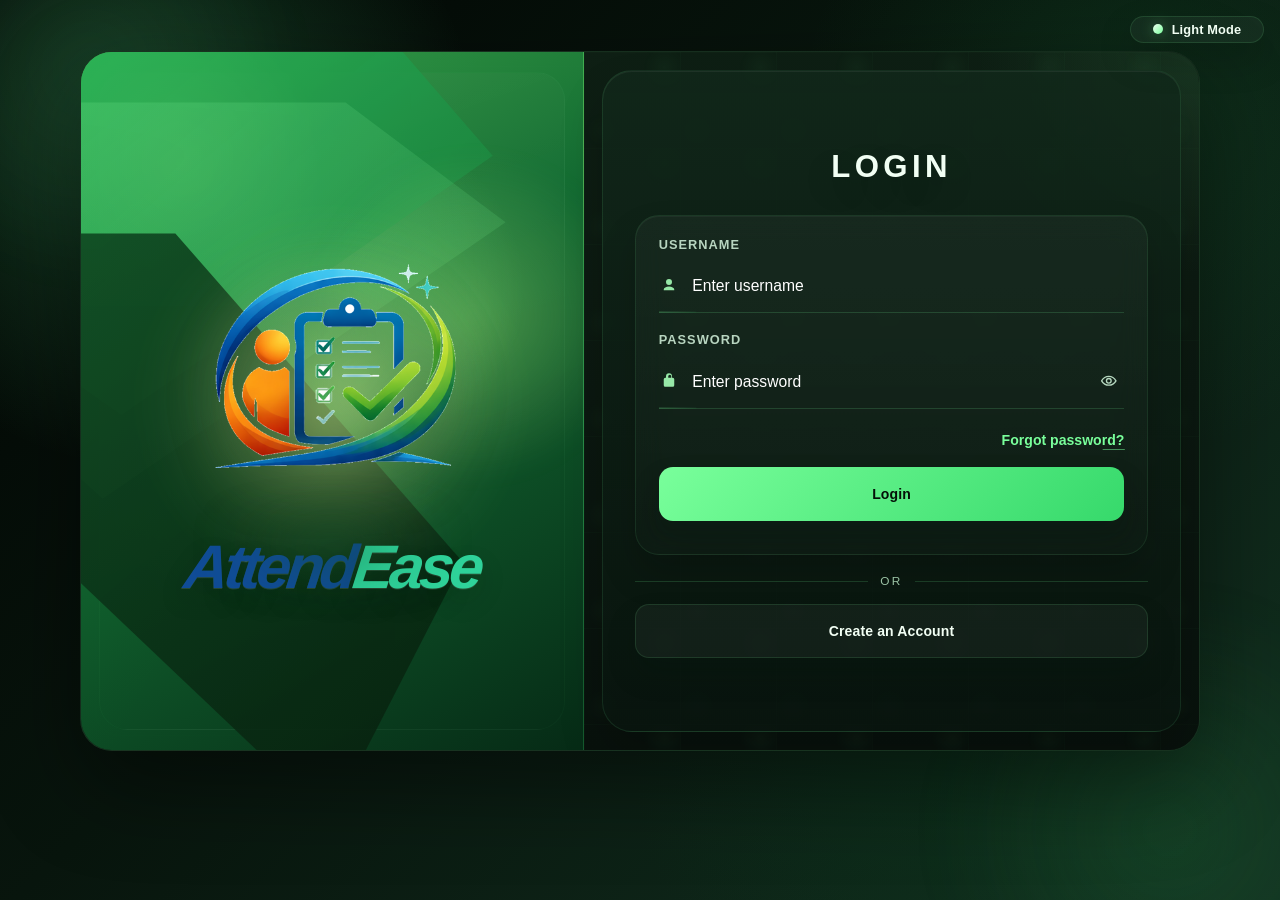
==== AttendanceManagement/web/index.html @ e5807783 "Initial Railway deploy" ====
<!DOCTYPE html>
<html lang="en">
<head>
<meta charset="UTF-8">
<meta name="viewport" content="width=device-width, initial-scale=1.0">
<title>Attendance Management System - Login</title>
<link rel="stylesheet" href="css/style.css">
<link rel="manifest" href="manifest.webmanifest">
<link rel="apple-touch-icon" href="img/attendease-logo-icon.png">
<meta name="theme-color" content="#05110a">
</head>
<body class="login-page">
<div class="login-container login-shell">
  <div class="login-card login-stage-card">
    <section class="login-stage login-stage-minimal">
      <div class="login-stage-bg" aria-hidden="true">
        <span class="login-stage-shape login-stage-shape-a"></span>
        <span class="login-stage-shape login-stage-shape-b"></span>
        <span class="login-stage-shape login-stage-shape-c"></span>
        <span class="login-stage-glow"></span>
      </div>
      <div class="auth-stage-brand">
        <div class="logo-icon" data-brand-variant="full"></div>
      </div>
    </section>

    <section class="login-form-panel">
      <div class="login-logo">
        <div class="logo-icon">🎓</div>
        <h1>AttendEase</h1>
        <p>Attendance Management System</p>
      </div>
      <h2 class="auth-form-heading">Login</h2>
      <form id="loginForm">
        <div class="auth-line-group">
          <label for="username">Username</label>
          <div class="auth-line-field">
            <span class="auth-line-icon" aria-hidden="true">
              <svg viewBox="0 0 24 24" class="auth-line-icon-svg">
                <path d="M12 12a4 4 0 1 0-4-4 4 4 0 0 0 4 4Zm0 2c-3.87 0-7 1.79-7 4v1h14v-1c0-2.21-3.13-4-7-4Z"/>
              </svg>
            </span>
            <input type="text" id="username" placeholder="Enter username" required autocomplete="username">
          </div>
        </div>
        <div class="auth-line-group">
          <label for="password">Password</label>
          <div class="auth-line-field">
            <span class="auth-line-icon" aria-hidden="true">
              <svg viewBox="0 0 24 24" class="auth-line-icon-svg">
                <path d="M17 9h-1V7a4 4 0 1 0-8 0v2H7a2 2 0 0 0-2 2v8a2 2 0 0 0 2 2h10a2 2 0 0 0 2-2v-8a2 2 0 0 0-2-2Zm-6 0V7a2 2 0 1 1 4 0v2Z"/>
              </svg>
            </span>
            <input type="password" id="password" placeholder="Enter password" required autocomplete="current-password">
            <button
              type="button"
              class="auth-line-toggle"
              id="passwordToggle"
              aria-label="Show password"
              aria-pressed="false"
              onclick="toggleLoginPassword()">
              <svg viewBox="0 0 24 24" class="auth-line-toggle-svg auth-line-toggle-eye" aria-hidden="true">
                <path d="M2.2 12s3.5-6 9.8-6 9.8 6 9.8 6-3.5 6-9.8 6-9.8-6-9.8-6Z"></path>
                <circle cx="12" cy="12" r="3.2"></circle>
              </svg>
              <svg viewBox="0 0 24 24" class="auth-line-toggle-svg auth-line-toggle-eye-off hidden" aria-hidden="true">
                <path d="M3 3l18 18"></path>
                <path d="M10.7 6.2A10.9 10.9 0 0 1 12 6c6.3 0 9.8 6 9.8 6a17.6 17.6 0 0 1-3.2 3.9"></path>
                <path d="M6.6 6.7C4.2 8.3 2.2 12 2.2 12s3.5 6 9.8 6c1.9 0 3.5-.5 4.9-1.2"></path>
                <path d="M9.9 9.9A3.2 3.2 0 0 0 12 15.2c.8 0 1.6-.3 2.1-.9"></path>
              </svg>
            </button>
          </div>
        </div>
        <div id="loginError" class="error-msg hidden"></div>
        <div class="login-actions-row">
          <a href="forgot-password.html" class="login-link">Forgot password?</a>
          <button type="submit" class="btn btn-primary login-submit-btn" id="loginBtn">
            <span>Login</span>
          </button>
        </div>
      </form>
      <div class="login-divider"><span>or</span></div>
      <a href="register.html" class="btn btn-secondary btn-full login-register-btn" style="text-align:center;">Create an Account</a>
    </section>
  </div>
</div>
  <script src="js/app.js"></script>
  <script>
    const loginPageParams = new URLSearchParams(window.location.search);
    if (loginPageParams.get('session') === 'expired') {
      const err = document.getElementById('loginError');
      err.textContent = 'Your session expired. Please log in again.';
      err.classList.remove('hidden');
      window.history.replaceState({}, document.title, 'index.html');
    }

    function toggleLoginPassword() {
      const input = document.getElementById('password');
      const button = document.getElementById('passwordToggle');
      const showIcon = button.querySelector('.auth-line-toggle-eye');
      const hideIcon = button.querySelector('.auth-line-toggle-eye-off');
      const showPassword = input.type === 'password';

      input.type = showPassword ? 'text' : 'password';
      button.setAttribute('aria-label', showPassword ? 'Hide password' : 'Show password');
      button.setAttribute('aria-pressed', showPassword ? 'true' : 'false');
      showIcon.classList.toggle('hidden', showPassword);
      hideIcon.classList.toggle('hidden', !showPassword);
    }

    document.getElementById('loginForm').addEventListener('submit', async (e) => {
      e.preventDefault();
      const btn = document.getElementById('loginBtn');
      const err = document.getElementById('loginError');
    btn.disabled = true;
    btn.innerHTML = '<span class="spinner"></span> Logging in...';
    err.classList.add('hidden');

    const res = await API.post('/api/login', {
      username: document.getElementById('username').value,
      password: document.getElementById('password').value
    });

    if (res.token) {
      localStorage.setItem('token', res.token);
      localStorage.setItem('role', res.role);
      localStorage.setItem('name', res.name);
      localStorage.setItem('uid', res.id);
      localStorage.setItem('profile_id', res.profile_id || '');
      localStorage.setItem('student_number', res.student_number || '');
      window.location.href = 'dashboard.html';
    } else {
      err.textContent = res.error || 'Login failed';
      err.classList.remove('hidden');
      btn.disabled = false;
      btn.innerHTML = '<span>Login</span>';
    }
  });
</script>
</body>
</html>
---- AttendanceManagement/web/css/style.css ----
/* ── Reset & Base ─────────────────────────────────────────── */
*, *::before, *::after { box-sizing: border-box; margin: 0; padding: 0; }
:root {
  --primary: #4f46e5;
  --primary-dark: #3730a3;
  --secondary: #6b7280;
  --success: #22c55e;
  --danger: #ef4444;
  --warning: #f59e0b;
  --teal: #0d9488;
  --bg: #f1f5f9;
  --surface: #ffffff;
  --border: #e2e8f0;
  --text: #1e293b;
  --text-muted: #64748b;
  --sidebar-w: 240px;
  --radius: 10px;
  --shadow: 0 1px 3px rgba(0,0,0,.1), 0 1px 2px rgba(0,0,0,.06);
  --shadow-md: 0 4px 6px rgba(0,0,0,.07), 0 2px 4px rgba(0,0,0,.06);
}
body { font-family: 'Segoe UI', system-ui, sans-serif; background: var(--bg); color: var(--text); font-size: 14px; }
a { text-decoration: none; color: inherit; }

/* ── Login Page ───────────────────────────────────────────── */
.login-page { display: flex; align-items: center; justify-content: center; min-height: 100vh;
  padding: 1.5rem;
  background: linear-gradient(135deg, #4f46e5 0%, #0d9488 100%); }
.login-container { width: 100%; max-width: 420px; padding: 1rem; }
.login-shell {
  width: min(1120px, calc(100vw - 4rem));
  max-width: none;
  padding: 0;
  display: block;
}
.auth-showcase {
  position: relative;
  overflow: hidden;
  padding: 2.2rem;
  border-radius: 30px;
  background:
    radial-gradient(circle at top left, rgba(121,255,155,.15), transparent 30%),
    linear-gradient(145deg, rgba(9,25,16,.9) 0%, rgba(7,18,12,.82) 100%);
  border: 1px solid rgba(121,255,155,.12);
  box-shadow: 0 30px 90px rgba(0,0,0,.28);
}
.auth-showcase::before {
  content: '';
  position: absolute;
  inset: 0;
  background:
    radial-gradient(circle at 82% 20%, rgba(121,255,155,.18), transparent 22%),
    radial-gradient(circle at 18% 80%, rgba(16,185,129,.14), transparent 18%),
    repeating-linear-gradient(90deg, rgba(121,255,155,.04) 0 1px, transparent 1px 110px),
    repeating-linear-gradient(0deg, rgba(121,255,155,.03) 0 1px, transparent 1px 110px);
  opacity: .9;
  pointer-events: none;
}
.auth-showcase-copy,
.auth-highlight-grid,
.auth-signal-row {
  position: relative;
  z-index: 1;
}
.auth-showcase-copy {
  max-width: 630px;
  margin-bottom: 2rem;
}
.auth-kicker {
  display: inline-flex;
  align-items: center;
  gap: .5rem;
  padding: .45rem .8rem;
  border-radius: 999px;
  background: rgba(121,255,155,.09);
  border: 1px solid rgba(121,255,155,.14);
  color: #aef3ba;
  font-size: .78rem;
  font-weight: 700;
  letter-spacing: .1em;
  text-transform: uppercase;
}
.auth-title {
  margin: 1.1rem 0 .9rem;
  font-size: clamp(2rem, 4vw, 3.45rem);
  line-height: 1.04;
  letter-spacing: -.03em;
  color: #f4fff7;
}
.auth-copy {
  max-width: 560px;
  color: #b9d2c0;
  font-size: 1rem;
  line-height: 1.75;
}
.auth-highlight-grid {
  display: grid;
  grid-template-columns: repeat(3, minmax(0, 1fr));
  gap: 1rem;
}
.auth-highlight-card {
  position: relative;
  padding: 1.15rem 1.1rem 1.05rem;
  border-radius: 22px;
  background: linear-gradient(180deg, rgba(18,40,27,.88) 0%, rgba(10,23,16,.92) 100%);
  border: 1px solid rgba(121,255,155,.1);
  box-shadow: 0 18px 42px rgba(0,0,0,.18);
  transform: translateY(0);
  animation: authFloat 7s ease-in-out infinite;
}
.auth-highlight-card:nth-child(2) { animation-delay: .6s; }
.auth-highlight-card:nth-child(3) { animation-delay: 1.2s; }
.auth-highlight-label {
  display: inline-flex;
  padding: .35rem .65rem;
  border-radius: 999px;
  background: rgba(121,255,155,.1);
  color: #96eda7;
  font-size: .74rem;
  font-weight: 700;
  text-transform: uppercase;
  letter-spacing: .08em;
  margin-bottom: .9rem;
}
.auth-highlight-card strong {
  display: block;
  color: #effff3;
  font-size: 1rem;
  line-height: 1.35;
  margin-bottom: .55rem;
}
.auth-highlight-card p {
  color: #abc5b3;
  font-size: .86rem;
  line-height: 1.6;
}
.auth-signal-row {
  display: flex;
  flex-wrap: wrap;
  gap: .75rem;
  margin-top: 1.15rem;
}
.auth-signal-pill {
  display: inline-flex;
  align-items: center;
  gap: .55rem;
  padding: .75rem .95rem;
  border-radius: 16px;
  background: rgba(6,16,10,.58);
  border: 1px solid rgba(121,255,155,.1);
  color: #d6f6dd;
  font-size: .84rem;
  font-weight: 600;
}
.auth-signal-dot {
  width: 10px;
  height: 10px;
  border-radius: 999px;
  background: linear-gradient(180deg, #7bff9b, #20c76a);
  box-shadow: 0 0 0 6px rgba(121,255,155,.08);
  flex-shrink: 0;
}
.login-card { background: var(--surface); border-radius: 16px; padding: 2.5rem; box-shadow: 0 20px 60px rgba(0,0,0,.2); }
.login-panel {
  display: flex;
  flex-direction: column;
  justify-content: center;
}
.login-logo { text-align: center; margin-bottom: 2rem; }
.login-logo .logo-icon {
  width: 92px;
  height: 92px;
  margin: 0 auto 1rem;
}
.login-logo h1 { font-size: 1.8rem; font-weight: 700; color: var(--primary); }
.login-logo p { color: var(--text-muted); font-size: .9rem; }
.login-panel-intro {
  margin: -0.2rem 0 1.35rem;
  text-align: center;
}
.login-panel-intro h3 {
  color: var(--text);
  font-size: 1.18rem;
  margin-bottom: .3rem;
}
.login-panel-intro p {
  color: var(--text-muted);
  font-size: .9rem;
  line-height: 1.65;
}
.login-actions-row {
  display: flex;
  justify-content: flex-end;
  margin-bottom: .7rem;
}
.login-link {
  font-size: .88rem;
  color: var(--primary);
  font-weight: 700;
}
.login-link:hover {
  color: var(--primary-light);
}
.login-hint { text-align: center; margin-top: 1rem; color: var(--text-muted); }

@keyframes authFloat {
  0%, 100% { transform: translateY(0); }
  50% { transform: translateY(-8px); }
}

@keyframes authAmbientDrift {
  0%, 100% { transform: translate3d(0, 0, 0) scale(1); }
  50% { transform: translate3d(26px, -22px, 0) scale(1.08); }
}

@keyframes authShapeDrift {
  0%, 100% { transform: translate3d(0, 0, 0) rotate(0deg); }
  50% { transform: translate3d(18px, -14px, 0) rotate(2deg); }
}

@keyframes authShapeDriftAlt {
  0%, 100% { transform: translate3d(0, 0, 0) rotate(0deg); }
  50% { transform: translate3d(-18px, 18px, 0) rotate(-2deg); }
}

@keyframes authGlowWave {
  0%, 100% { transform: scale(.96); opacity: .72; }
  50% { transform: scale(1.08); opacity: 1; }
}

.login-shell {
  width: min(1120px, calc(100vw - 4rem));
  max-width: none;
  position: relative;
  z-index: 1;
  perspective: 1400px;
}

.login-card.login-stage-card {
  width: 100%;
  display: grid;
  grid-template-columns: minmax(420px, 45%) minmax(0, 55%);
  padding: 0;
  overflow: hidden;
  border-radius: 32px;
  min-height: 700px;
  position: relative;
  background: linear-gradient(135deg, rgba(12, 26, 17, .92) 0%, rgba(7, 15, 11, .96) 100%);
  border: 1px solid rgba(121,255,155,.12);
  box-shadow:
    0 34px 90px rgba(0,0,0,.44),
    inset 0 1px 0 rgba(255,255,255,.04);
}

.login-card.login-stage-card::before {
  content: "";
  position: absolute;
  inset: 0;
  pointer-events: none;
  background: linear-gradient(118deg, rgba(255,255,255,.05) 0%, transparent 28%, transparent 74%, rgba(121,255,155,.05) 100%);
  z-index: 0;
}

.login-card.login-stage-card::after {
  content: "";
  position: absolute;
  inset: 14px;
  border-radius: 24px;
  border: 1px solid rgba(121,255,155,.08);
  pointer-events: none;
  opacity: .6;
  z-index: 0;
}

.login-stage {
  position: relative;
  min-height: 100%;
  padding: 2.8rem 2.2rem;
  display: flex;
  flex-direction: column;
  align-items: center;
  justify-content: center;
  background:
    radial-gradient(circle at 20% 16%, rgba(215,255,126,.52), transparent 20%),
    radial-gradient(circle at 56% 34%, rgba(106,239,132,.26), transparent 30%),
    radial-gradient(circle at 38% 60%, rgba(70,193,100,.22), transparent 32%),
    linear-gradient(150deg, rgba(62,171,76,.97) 0%, rgba(19,108,51,.97) 44%, rgba(6,43,22,.99) 100%);
  border-right: 1px solid rgba(121,255,155,.08);
  z-index: 1;
}

.login-stage::before {
  content: "";
  position: absolute;
  inset: 20px 18px 20px 18px;
  border-radius: 28px;
  background:
    radial-gradient(circle at 24% 18%, rgba(255,255,255,.14), transparent 22%),
    linear-gradient(160deg, rgba(255,255,255,.06) 0%, rgba(255,255,255,0) 68%);
  border: 1px solid rgba(121,255,155,.05);
  opacity: .58;
  pointer-events: none;
}

.login-stage::after {
  content: "";
  position: absolute;
  top: 10%;
  right: -1px;
  bottom: 10%;
  width: 1px;
  background: linear-gradient(180deg, transparent 0%, rgba(121,255,155,.16) 50%, transparent 100%);
  pointer-events: none;
}

.login-stage-bg {
  position: absolute;
  inset: 0;
  overflow: hidden;
  pointer-events: none;
  opacity: .98;
  animation: authAmbientDrift 18s ease-in-out infinite;
}

.auth-stage-brand {
  position: relative;
  z-index: 2;
  width: min(96%, 620px);
  display: flex;
  align-items: center;
  justify-content: center;
  padding: 1rem .5rem;
}

.auth-stage-brand::before {
  content: "";
  position: absolute;
  inset: 12% 8%;
  border-radius: 50%;
  background: radial-gradient(circle, rgba(228,255,149,.7) 0%, rgba(228,255,149,.22) 34%, rgba(228,255,149,0) 72%);
  filter: blur(30px);
  opacity: .98;
  pointer-events: none;
}

.auth-stage-brand::after {
  content: "";
  position: absolute;
  left: 12%;
  right: 12%;
  bottom: 8%;
  height: 16%;
  border-radius: 999px;
  background: radial-gradient(circle, rgba(13,78,39,.34) 0%, rgba(13,78,39,.08) 44%, rgba(13,78,39,0) 76%);
  filter: blur(18px);
  pointer-events: none;
}

.auth-stage-brand .logo-icon {
  width: 100%;
  height: auto;
  aspect-ratio: 1 / 1;
  max-width: 560px;
  animation: authFloat 8.5s ease-in-out infinite;
  transform-origin: center;
}

.auth-stage-brand .brand-mark,
.auth-stage-brand .brand-mark-full {
  width: 100%;
  height: 100%;
}

.auth-stage-brand .brand-mark-full.brand-mark-composite {
  height: auto;
  display: flex;
  flex-direction: column;
  align-items: center;
  justify-content: center;
  gap: .25rem;
}

.auth-stage-brand .brand-mark-image-auth {
  width: min(82%, 430px);
  height: auto;
  filter:
    drop-shadow(0 20px 26px rgba(8, 36, 19, .24))
    drop-shadow(0 0 26px rgba(230,255,160,.14));
}

.auth-stage-brand .brand-wordmark {
  display: inline-flex;
  align-items: flex-end;
  justify-content: center;
  font-size: clamp(2.55rem, 4.8vw, 4.15rem);
  line-height: .9;
  letter-spacing: -.07em;
  font-family: "Trebuchet MS", "Arial Black", "Segoe UI", sans-serif;
  font-style: italic;
  font-weight: 800;
  transform: skewX(-7deg);
  text-shadow:
    0 1px 0 rgba(255,255,255,.12),
    0 12px 26px rgba(4, 26, 13, .2);
}

.auth-stage-brand .brand-wordmark-attend {
  color: #104c96;
}

.auth-stage-brand .brand-wordmark-ease {
  color: #2fd39a;
}

.auth-stage-brand .brand-mark-image-full {
  filter:
    drop-shadow(0 26px 30px rgba(8, 36, 19, .24))
    drop-shadow(0 0 36px rgba(230,255,160,.16));
}

.login-stage-shape {
  position: absolute;
  display: block;
  filter: drop-shadow(0 24px 40px rgba(0,0,0,.18));
}

.login-stage-shape-a {
  inset: -12% 18% 48% -30%;
  background: linear-gradient(140deg, rgba(47, 201, 98, .95) 0%, rgba(22, 114, 54, .92) 100%);
  clip-path: polygon(0 10%, 78% 10%, 100% 42%, 34% 100%, 0 70%);
  opacity: .9;
  animation: authShapeDrift 18s ease-in-out infinite;
}

.login-stage-shape-b {
  inset: -2% 6% 36% -24%;
  background: linear-gradient(140deg, rgba(123, 255, 155, .26) 0%, rgba(64, 193, 102, .16) 100%);
  clip-path: polygon(0 14%, 65% 14%, 92% 40%, 24% 100%, 0 72%);
  animation: authShapeDriftAlt 21s ease-in-out infinite;
}

.login-stage-shape-c {
  inset: 26% 24% -10% -34%;
  background: linear-gradient(140deg, rgba(16, 73, 34, .95) 0%, rgba(7, 30, 14, .96) 100%);
  clip-path: polygon(0 0, 48% 0, 100% 56%, 76% 100%, 0 32%);
  opacity: .92;
  animation: authShapeDrift 24s ease-in-out infinite reverse;
}

.login-stage-glow {
  position: absolute;
  right: -10%;
  top: 15%;
  width: 320px;
  height: 320px;
  border-radius: 999px;
  background: radial-gradient(circle, rgba(188,255,132,.32) 0%, rgba(188,255,132,0) 72%);
  filter: blur(12px);
  animation: authGlowWave 11s ease-in-out infinite;
}

.login-stage-content,
.login-stage-footer {
  position: relative;
  z-index: 1;
}

.login-stage-content {
  max-width: 220px;
  padding-top: 1rem;
}

.login-stage h2 {
  margin: .85rem 0 .75rem;
  color: #f4fff7;
  font-size: 2rem;
  line-height: 1.02;
  letter-spacing: -.03em;
}

.login-stage p {
  color: #b9d6c0;
  font-size: .94rem;
  line-height: 1.75;
}

.login-stage-footer {
  display: flex;
  flex-direction: column;
  gap: .75rem;
}

.login-stage-chip {
  display: inline-flex;
  align-items: center;
  gap: .55rem;
  width: fit-content;
  max-width: 100%;
  padding: .74rem .95rem;
  border-radius: 16px;
  background: rgba(255,255,255,.06);
  border: 1px solid rgba(121,255,155,.1);
  color: #daf6e0;
  font-size: .82rem;
  font-weight: 700;
  backdrop-filter: blur(14px);
}

.login-stage-dot {
  width: 9px;
  height: 9px;
  border-radius: 999px;
  flex-shrink: 0;
  background: linear-gradient(180deg, #7bff9b, #2bd86f);
  box-shadow: 0 0 0 5px rgba(121,255,155,.08);
}

.login-form-panel {
  position: relative;
  display: flex;
  flex-direction: column;
  justify-content: center;
  padding: 3rem 3.2rem 2.65rem;
  background:
    radial-gradient(circle at top right, rgba(121,255,155,.11), transparent 24%),
    linear-gradient(180deg, rgba(14, 31, 20, .97) 0%, rgba(8, 17, 12, .99) 100%);
  isolation: isolate;
  z-index: 1;
}

.login-form-panel > .login-logo {
  display: none;
}

.login-form-panel::before {
  content: '';
  position: absolute;
  inset: 0;
  background:
    radial-gradient(circle at 84% 16%, rgba(121,255,155,.1), transparent 20%),
    radial-gradient(circle at 18% 82%, rgba(121,255,155,.06), transparent 18%),
    linear-gradient(90deg, rgba(121,255,155,.06) 0 1px, transparent 1px),
    linear-gradient(rgba(121,255,155,.05) 0 1px, transparent 1px);
  background-size: 96px 96px;
  opacity: .34;
  pointer-events: none;
}

.login-form-panel::after {
  content: "";
  position: absolute;
  inset: 18px 18px 18px 18px;
  border-radius: 30px 26px 26px 30px;
  background: linear-gradient(180deg, rgba(17, 40, 26, .84) 0%, rgba(9, 21, 15, .78) 100%);
  border: 1px solid rgba(121,255,155,.1);
  box-shadow:
    inset 0 1px 0 rgba(255,255,255,.06),
    0 24px 44px rgba(0,0,0,.18);
  pointer-events: none;
}

.login-form-panel > * {
  position: relative;
  z-index: 2;
}

.login-page,
.login-page::before,
.login-page::after,
.login-card.login-stage-card,
.login-card.login-stage-card::before,
.login-card.login-stage-card::after,
.login-stage,
.login-stage::before,
.login-stage::after,
.login-stage-shape,
.login-stage-glow,
.login-form-panel,
.login-form-panel::before,
.login-form-panel::after,
.login-logo .brand-mark,
body.login-page #loginForm,
body.login-page #registerForm,
.step-indicator,
.step span,
.step-line,
.login-link,
.login-submit-btn,
.login-register-btn,
.register-form-panel .btn {
  transition:
    background .45s ease,
    border-color .45s ease,
    box-shadow .45s ease,
    color .35s ease,
    opacity .35s ease,
    transform .35s ease,
    filter .45s ease;
}

.auth-form-heading {
  margin: 0 0 1.85rem;
  text-align: center;
  color: var(--text);
  font-size: 1.95rem;
  letter-spacing: .14em;
  text-transform: uppercase;
  text-shadow: 0 12px 30px rgba(0,0,0,.22);
}

.register-shell {
  width: min(1120px, calc(100vw - 4rem));
  max-width: none;
}

.register-stage-card {
  grid-template-columns: minmax(400px, 42%) minmax(0, 58%);
  min-height: 760px;
}

.register-form-panel {
  justify-content: flex-start;
  padding: 2.35rem 2.8rem 2.2rem;
}

.register-form-panel .login-logo {
  margin-bottom: 1.1rem;
}

.register-form-panel .auth-form-heading {
  margin-bottom: 1.15rem;
}

.register-form-panel .step-indicator {
  margin-bottom: 1.7rem;
}

.login-logo {
  margin-bottom: 1.75rem;
  display: grid;
  justify-items: center;
  gap: .3rem;
}

.login-logo .logo-icon {
  width: 100px;
  height: 100px;
  margin: 0 auto 1rem;
  animation: authFloat 7.5s ease-in-out infinite;
  transform-origin: center;
}

.login-logo.has-brand-wordmark {
  gap: .15rem;
}

.login-logo.has-brand-wordmark .logo-icon {
  width: min(340px, 92%);
  height: auto;
  aspect-ratio: 1 / 1;
  margin: 0 auto .3rem;
}

.login-logo.has-brand-wordmark h1 {
  display: none;
}

.login-logo.has-brand-wordmark p {
  margin-top: -.15rem;
  letter-spacing: .14em;
}

.login-logo h1 {
  font-size: clamp(1.95rem, 2.2vw, 2.5rem);
}

.login-logo p {
  letter-spacing: .06em;
  text-transform: uppercase;
  font-size: .76rem;
}

.login-panel-intro {
  margin: -.2rem 0 1.55rem;
}

.auth-line-group {
  position: relative;
  margin-bottom: 1.18rem;
  transition: transform .28s ease, opacity .28s ease;
}

.auth-line-group label {
  display: block;
  margin-bottom: .35rem;
  font-size: .8rem;
  font-weight: 700;
  letter-spacing: .08em;
  text-transform: uppercase;
  color: #b8d5c0;
  transform-origin: left center;
  transition: color .24s ease, transform .24s ease, letter-spacing .24s ease;
}

.auth-line-field {
  position: relative;
  display: flex;
  align-items: center;
  gap: .85rem;
  padding: .35rem 0;
  border-bottom: 1px solid rgba(121,255,155,.16);
  transition: transform .28s ease, border-color .28s ease, box-shadow .28s ease;
}

.auth-line-field::after {
  content: "";
  position: absolute;
  left: 0;
  right: 0;
  bottom: -1px;
  height: 2px;
  border-radius: 999px;
  background: linear-gradient(90deg, rgba(121,255,155,.92), rgba(43,216,111,.28));
  transform: scaleX(.08);
  transform-origin: left center;
  opacity: .15;
  transition: transform .3s ease, opacity .3s ease, box-shadow .3s ease;
}

.auth-line-icon {
  width: 20px;
  height: 20px;
  display: inline-flex;
  align-items: center;
  justify-content: center;
  color: #96e7a7;
  flex-shrink: 0;
  transition: transform .24s ease, color .24s ease, opacity .24s ease;
}

.auth-line-icon-svg {
  width: 18px;
  height: 18px;
  fill: currentColor;
}

.auth-line-field input {
  flex: 1;
  width: 100%;
  background: transparent !important;
  border: none !important;
  border-radius: 0 !important;
  padding: .9rem 0 .72rem;
  outline: none !important;
  appearance: none;
  -webkit-appearance: none;
  color: #ffffff !important;
  -webkit-text-fill-color: #ffffff !important;
  caret-color: #ffffff;
  box-shadow: none !important;
  font-size: .98rem;
}

.auth-line-field input:focus {
  background: transparent !important;
  border: none !important;
  outline: none !important;
  box-shadow: none !important;
}

.auth-line-field input:-webkit-autofill,
.auth-line-field input:-webkit-autofill:hover,
.auth-line-field input:-webkit-autofill:focus,
.auth-line-field input:-webkit-autofill:active {
  -webkit-text-fill-color: #ffffff !important;
  caret-color: #ffffff;
  border: none !important;
  -webkit-box-shadow: 0 0 0 1000px transparent inset !important;
  box-shadow: 0 0 0 1000px transparent inset !important;
  transition: background-color 99999s ease-out 0s;
}

.auth-line-toggle {
  width: 2rem;
  height: 2rem;
  margin-left: auto;
  display: inline-flex;
  align-items: center;
  justify-content: center;
  flex: 0 0 auto;
  padding: 0;
  border: none;
  background: transparent;
  color: rgba(217,255,227,.82);
  cursor: pointer;
  transition: color .2s ease, transform .2s ease, opacity .2s ease;
}

.auth-line-toggle:hover,
.auth-line-toggle:focus-visible {
  color: #f4fff7;
  transform: translateY(-1px);
  outline: none;
}

.auth-line-toggle-svg {
  width: 1.1rem;
  height: 1.1rem;
  fill: none;
  stroke: currentColor;
  stroke-width: 1.85;
  stroke-linecap: round;
  stroke-linejoin: round;
}

.auth-line-group.is-focused,
.auth-line-group.has-value {
  transform: translateY(-4px);
}

.auth-line-group.is-focused label,
.auth-line-group.has-value label {
  color: #f0fff4;
  letter-spacing: .1em;
  transform: translateY(-2px) scale(.98);
}

.auth-line-group.is-focused .auth-line-field,
.auth-line-group.has-value .auth-line-field {
  border-bottom-color: rgba(121,255,155,.28);
  transform: translateY(-3px);
}

.auth-line-group.is-focused .auth-line-field::after,
.auth-line-group.has-value .auth-line-field::after {
  transform: scaleX(1);
  opacity: 1;
  box-shadow: 0 0 22px rgba(121,255,155,.24);
}

.auth-line-group.is-focused .auth-line-icon,
.auth-line-group.has-value .auth-line-icon {
  color: #d9ffe3;
  transform: translateY(-2px) scale(1.08);
}

.auth-line-group.is-focused .auth-line-toggle,
.auth-line-group.has-value .auth-line-toggle {
  color: #e8fff0;
}

.login-actions-row {
  display: flex;
  flex-direction: column;
  align-items: stretch;
  gap: 1rem;
  margin-top: 1.45rem;
}

.login-submit-btn {
  width: 100%;
  min-width: 0;
  justify-content: center;
  padding-inline: 1.35rem;
  margin-top: .2rem;
}

.login-form-panel .login-link {
  align-self: flex-end;
}

.login-register-btn {
  min-height: 52px;
}

.login-trust-row {
  display: flex;
  justify-content: center;
  gap: .65rem;
  flex-wrap: wrap;
  margin-top: 1.15rem;
}

.login-trust-item {
  padding: .55rem .82rem;
  border-radius: 999px;
  background: rgba(255,255,255,.04);
  border: 1px solid rgba(121,255,155,.1);
  color: #b6d3bf;
  font-size: .76rem;
  font-weight: 700;
  letter-spacing: .06em;
  text-transform: uppercase;
}

/* ── App Layout ───────────────────────────────────────────── */
.app-layout { display: flex; min-height: 100vh; }

.nav-item.nav-logout { color: #fca5a5; margin-top: auto; border-top: 1px solid rgba(255,255,255,.08); margin-top: .5rem; }
.nav-item.nav-logout:hover { background: rgba(239,68,68,.2); color: #f87171; }


.sidebar { width: var(--sidebar-w); background: #1e1b4b; color: #c7d2fe; display: flex;
  flex-direction: column; position: fixed; top: 0; left: 0; height: 100vh; z-index: 100;
  transition: width .25s ease; overflow: hidden; }
.sidebar.collapsed { width: 60px; }
.sidebar.collapsed .logo-text,
.sidebar.collapsed .nav-item span,
.sidebar.collapsed .user-name,
.sidebar.collapsed .user-role { display: none; }
.sidebar-header { display: flex; align-items: center; gap: .85rem; padding: 1.05rem .95rem;
  border-bottom: 1px solid rgba(255,255,255,.1); white-space: nowrap; }
.logo-icon {
  width: 44px;
  height: 44px;
  display: inline-flex;
  align-items: center;
  justify-content: center;
  flex-shrink: 0;
  font-size: 0;
}
.logo-text { font-size: 1.1rem; font-weight: 700; color: #fff; }
.sidebar-nav { flex: 1; padding: .75rem 0; overflow-y: auto; }
.nav-item { display: flex; align-items: center; gap: .75rem; padding: .65rem 1rem;
  color: #a5b4fc; border-radius: 8px; margin: 2px 8px; transition: all .15s; white-space: nowrap; cursor: pointer; }
.nav-item:hover { background: rgba(255,255,255,.1); color: #fff; }
.nav-item.active { background: var(--primary); color: #fff; }
.sidebar-footer { padding: 1rem; border-top: 1px solid rgba(255,255,255,.1); display: flex; align-items: center; gap: .5rem; }
.user-info { display: flex; align-items: center; gap: .5rem; flex: 1; min-width: 0; }
.user-avatar { width: 32px; height: 32px; border-radius: 50%; background: var(--primary);
  color: #fff; display: flex; align-items: center; justify-content: center; font-weight: 700; flex-shrink: 0; }
.user-name { font-size: .85rem; font-weight: 600; color: #fff; white-space: nowrap; overflow: hidden; text-overflow: ellipsis; }
.user-role { font-size: .75rem; color: #a5b4fc; }

/* ── Main Content ─────────────────────────────────────────── */
.main-content { flex: 1; margin-left: var(--sidebar-w); display: flex; flex-direction: column; min-height: 100vh; transition: margin-left .25s; }
.sidebar.collapsed ~ .main-content { margin-left: 60px; }

/* ── Top Bar ──────────────────────────────────────────────── */
.top-bar { background: var(--surface); border-bottom: 1px solid var(--border); padding: .75rem 1.5rem;
  display: flex; align-items: center; gap: 1rem; position: sticky; top: 0; z-index: 50; box-shadow: var(--shadow); }
.page-title { font-size: 1.1rem; font-weight: 600; flex: 1; }
.top-bar-right { display: flex; align-items: center; gap: .75rem; position: relative; }
.search-input { padding: .45rem .75rem; border: 1px solid var(--border); border-radius: 8px;
  font-size: .875rem; outline: none; width: 220px; }
.search-input:focus { border-color: var(--primary); box-shadow: 0 0 0 3px rgba(79,70,229,.1); }

/* ── Content Area ─────────────────────────────────────────── */
.content-area { padding: 1.5rem; flex: 1; }

/* ── Buttons ──────────────────────────────────────────────── */
.btn { display: inline-flex; align-items: center; gap: .4rem; padding: .5rem 1rem;
  border-radius: 8px; border: none; cursor: pointer; font-size: .875rem; font-weight: 500;
  transition: all .15s; white-space: nowrap; }
.btn:disabled { opacity: .6; cursor: not-allowed; }
.btn-primary  { background: var(--primary); color: #fff; }
.btn-primary:hover  { background: var(--primary-dark); }
.btn-secondary { background: var(--border); color: var(--text); }
.btn-secondary:hover { background: #cbd5e1; }
.btn-success  { background: var(--success); color: #fff; }
.btn-danger   { background: var(--danger); color: #fff; }
.btn-teal     { background: var(--teal); color: #fff; }
.btn-full     { width: 100%; justify-content: center; }
.btn-sm       { padding: .3rem .65rem; font-size: .8rem; }
.btn-xs       { padding: .2rem .45rem; font-size: .75rem; }
.btn-lg       { padding: .75rem 1.5rem; font-size: 1rem; }
.btn-icon     { background: none; border: none; cursor: pointer; font-size: 1.1rem; padding: .35rem;
  border-radius: 6px; color: var(--text-muted); transition: all .15s; }
.btn-icon:hover { background: var(--border); color: var(--text); }

/* ── Forms ────────────────────────────────────────────────── */
.form-group { display: flex; flex-direction: column; gap: .35rem; flex: 1; }
.form-group label { font-size: .8rem; font-weight: 600; color: var(--text-muted); text-transform: uppercase; letter-spacing: .03em; }
.form-group input, .form-group select, .form-group textarea {
  padding: .5rem .75rem; border: 1px solid var(--border); border-radius: 8px;
  font-size: .875rem; outline: none; background: var(--surface); color: var(--text); }
.form-group input:focus, .form-group select:focus { border-color: var(--primary); box-shadow: 0 0 0 3px rgba(79,70,229,.1); }
.form-group select,
.status-sel {
  color-scheme: dark;
}
.form-group select option,
.status-sel option {
  background: #0f1f15;
  color: #f3fff6;
}
.form-group select option[value=""],
.status-sel option[value=""] {
  color: #b8cdc0;
}
.form-row { display: flex; gap: 1rem; flex-wrap: wrap; }
.form-group.inline { flex-direction: row; align-items: center; gap: .5rem; }
.form-group.inline label { white-space: nowrap; margin: 0; }

/* ── Stats Grid ───────────────────────────────────────────── */
.stats-grid { display: grid; grid-template-columns: repeat(auto-fit, minmax(200px, 1fr)); gap: 1rem; margin-bottom: 1.5rem; }
.stat-card { background: var(--surface); border-radius: var(--radius); padding: 1.25rem;
  display: flex; align-items: center; gap: 1rem; box-shadow: var(--shadow); border-left: 4px solid; }
.stat-card.blue  { border-color: #3b82f6; }
.stat-card.green { border-color: var(--success); }
.stat-card.teal  { border-color: var(--teal); }
.stat-card.red   { border-color: var(--danger); }
.stat-icon { font-size: 2rem; }
.stat-value { font-size: 1.75rem; font-weight: 700; line-height: 1; }
.stat-label { font-size: .8rem; color: var(--text-muted); margin-top: .2rem; }

/* ── Charts ───────────────────────────────────────────────── */
.charts-row { display: grid; grid-template-columns: 2fr 1fr; gap: 1rem; margin-bottom: 1.5rem; }
.chart-card { background: var(--surface); border-radius: var(--radius); padding: 1.25rem; box-shadow: var(--shadow); }
.chart-card h3 { font-size: .95rem; font-weight: 600; margin-bottom: 1rem; color: var(--text-muted); }

/* ── Alert Card ───────────────────────────────────────────── */
.alert-card { background: var(--surface); border-radius: var(--radius); padding: 1.25rem; box-shadow: var(--shadow); }
.alert-card h3 { font-size: .95rem; font-weight: 600; margin-bottom: 1rem; }
.alert-item { display: flex; justify-content: space-between; align-items: center;
  padding: .6rem .75rem; border-radius: 8px; background: #fef9c3; margin-bottom: .4rem; }
.alert-name { font-weight: 500; }
.alert-rate { font-weight: 700; padding: .2rem .5rem; border-radius: 6px; }
.alert-rate.warning  { background: #fef3c7; color: #92400e; }
.alert-rate.critical { background: #fee2e2; color: #991b1b; }
.alert-banner { background: #fef3c7; border: 1px solid #fcd34d; border-radius: 8px;
  padding: .75rem 1rem; margin-bottom: 1rem; font-weight: 500; color: #92400e; }

/* ── Table ────────────────────────────────────────────────── */
.table-card { background: var(--surface); border-radius: var(--radius); box-shadow: var(--shadow); overflow: hidden; }
.data-table { width: 100%; border-collapse: collapse; }
.data-table th { background: #f8fafc; padding: .75rem 1rem; text-align: left;
  font-size: .75rem; font-weight: 700; color: var(--text-muted); text-transform: uppercase;
  letter-spacing: .05em; border-bottom: 1px solid var(--border); }
.data-table td { padding: .75rem 1rem; border-bottom: 1px solid var(--border); font-size: .875rem; }
.data-table tr:last-child td { border-bottom: none; }
.data-table tr:hover td { background: #f8fafc; }
.table-time-input,
.table-text-input {
  width: 100%;
  min-height: 2.15rem;
  padding: .38rem .65rem;
  border-radius: 10px;
  border: 1px solid rgba(121,255,155,.14);
  background: rgba(255,255,255,.045);
  color: var(--text);
  box-shadow: inset 0 1px 0 rgba(255,255,255,.03);
  transition: border-color var(--transition), box-shadow var(--transition), background var(--transition);
}

.table-text-input::placeholder {
  color: rgba(219, 238, 225, .52);
}

.table-time-input {
  min-width: 6.9rem;
  color-scheme: dark;
}

.table-time-input:focus,
.table-text-input:focus {
  outline: none;
  border-color: rgba(121,255,155,.42);
  box-shadow: 0 0 0 3px rgba(121,255,155,.1);
  background: rgba(255,255,255,.06);
}

.table-time-input:disabled {
  opacity: .58;
  cursor: not-allowed;
  box-shadow: none;
}

.table-time-input::-webkit-calendar-picker-indicator {
  filter: invert(94%) sepia(11%) saturate(308%) hue-rotate(69deg) brightness(106%) contrast(103%);
  opacity: .9;
  cursor: pointer;
}

.table-time-input::-webkit-datetime-edit,
.table-time-input::-webkit-datetime-edit-fields-wrapper,
.table-time-input::-webkit-datetime-edit-hour-field,
.table-time-input::-webkit-datetime-edit-minute-field,
.table-time-input::-webkit-datetime-edit-ampm-field,
.table-time-input::-webkit-datetime-edit-text {
  color: #effff3;
}

.table-time-input::-webkit-datetime-edit-hour-field:focus,
.table-time-input::-webkit-datetime-edit-minute-field:focus,
.table-time-input::-webkit-datetime-edit-ampm-field:focus {
  background: rgba(121,255,155,.16);
  color: #ffffff;
  border-radius: 4px;
}
.loading-row, .empty-row { text-align: center; color: var(--text-muted); padding: 2rem !important; }
.actions { display: flex; gap: .4rem; flex-wrap: wrap; }

/* ── Badges ───────────────────────────────────────────────── */
.badge { display: inline-block; padding: .2rem .55rem; border-radius: 20px; font-size: .75rem; font-weight: 600; }
.badge.present, .badge.success { background: #dcfce7; color: #166534; }
.badge.absent,  .badge.danger  { background: #fee2e2; color: #991b1b; }
.badge.late,    .badge.warning { background: #fef3c7; color: #92400e; }
.badge.excused  { background: #e0e7ff; color: #3730a3; }
.badge.quiz     { background: #dbeafe; color: #1e40af; }
.badge.midterm  { background: #f3e8ff; color: #6b21a8; }
.badge.finals   { background: #fce7f3; color: #9d174d; }
.badge.activity { background: #d1fae5; color: #065f46; }
.badge.project  { background: #ffedd5; color: #9a3412; }
.badge.red      { background: #fee2e2; color: #991b1b; }
.grade-badge { display: inline-block; padding: .2rem .55rem; border-radius: 6px; font-size: .8rem; font-weight: 700; }
.grade-badge.success { background: #dcfce7; color: #166534; }
.grade-badge.warning { background: #fef3c7; color: #92400e; }
.grade-badge.danger  { background: #fee2e2; color: #991b1b; }

/* ── Tabs ─────────────────────────────────────────────────── */
.tabs { display: flex; gap: .5rem; margin-bottom: 1rem; border-bottom: 2px solid var(--border); padding-bottom: 0; }
.tab { background: none; border: none; padding: .6rem 1rem; cursor: pointer; font-size: .875rem;
  font-weight: 500; color: var(--text-muted); border-bottom: 2px solid transparent; margin-bottom: -2px; transition: all .15s; }
.tab:hover { color: var(--primary); }
.tab.active { color: var(--primary); border-bottom-color: var(--primary); }
.tab-content { display: block; }
.tab-content.hidden { display: none; }

/* ── Filter Bar ───────────────────────────────────────────── */
.filter-bar { display: flex; align-items: flex-end; gap: 1rem; flex-wrap: wrap; margin-bottom: 1rem;
  background: var(--surface); padding: 1rem; border-radius: var(--radius); box-shadow: var(--shadow); }
.action-bar { display: flex; gap: .75rem; margin-top: 1rem; flex-wrap: wrap; }

/* ── Modal ────────────────────────────────────────────────── */
.modal-overlay { position: fixed; inset: 0; background: rgba(0,0,0,.5); z-index: 200;
  display: flex; align-items: center; justify-content: center; padding: 1rem; }
.modal-overlay.hidden { display: none; }
.modal { background: var(--surface); border-radius: 14px; width: 100%; max-width: 560px;
  max-height: 90vh; overflow-y: auto; box-shadow: 0 20px 60px rgba(0,0,0,.3); }
.modal-header { display: flex; justify-content: space-between; align-items: center;
  padding: 1.25rem 1.5rem; border-bottom: 1px solid var(--border); }
.modal-header h3 { font-size: 1rem; font-weight: 700; }
.modal form { padding: 1.5rem; display: flex; flex-direction: column; gap: 1rem; }
.modal-footer { display: flex; justify-content: flex-end; gap: .75rem; padding-top: .5rem; }

/* ── Notifications ────────────────────────────────────────── */
.notify-btn { position: relative; }
.notify-panel { position: absolute; top: calc(100% + .5rem); right: 0; width: 320px;
  background: var(--surface); border-radius: var(--radius); box-shadow: var(--shadow-md);
  border: 1px solid var(--border); z-index: 100; }
.notify-header { display: flex; justify-content: space-between; align-items: center;
  padding: .75rem 1rem; border-bottom: 1px solid var(--border); font-weight: 600; font-size: .875rem; }
.notify-item { padding: .75rem 1rem; border-bottom: 1px solid var(--border); font-size: .85rem; }
.notify-item.alert   { border-left: 3px solid var(--danger); }
.notify-item.warning { border-left: 3px solid var(--warning); }
.notify-item.info    { border-left: 3px solid var(--primary); }

/* ── QR Scanner ───────────────────────────────────────────── */
.qr-scanner-area { display: grid; grid-template-columns: 1fr 1fr; gap: 1.5rem; margin-bottom: 1.5rem; }
.qr-box { background: var(--surface); border-radius: var(--radius); padding: 1.5rem; box-shadow: var(--shadow); text-align: center; }
.qr-frame { position: relative; width: 280px; height: 280px; margin: 0 auto 1rem;
  border-radius: 12px; overflow: hidden; background: #000; }
.qr-frame video { width: 100%; height: 100%; object-fit: cover; }
.qr-overlay { position: absolute; inset: 0; border: 3px solid var(--primary);
  border-radius: 12px; box-shadow: inset 0 0 0 30px rgba(0,0,0,.3); pointer-events: none; }
.qr-controls { display: flex; gap: .75rem; justify-content: center; margin-bottom: .75rem; }
.qr-hint { font-size: .8rem; color: var(--text-muted); }
.qr-log { background: var(--surface); border-radius: var(--radius); padding: 1rem; box-shadow: var(--shadow); }
.qr-log h4 { font-size: .9rem; font-weight: 600; margin-bottom: .75rem; }
.qr-log-entry {
  display: grid;
  grid-template-columns: minmax(0, 1fr) auto auto auto;
  gap: .7rem;
  align-items: center;
  padding: .7rem .85rem;
  border-radius: 10px;
  margin-bottom: .5rem;
  border: 1px solid transparent;
  font-size: .83rem;
}
.qr-log-entry.success {
  background: rgba(121,255,155,.12);
  border-color: rgba(121,255,155,.18);
  color: #dcffe6;
}
.qr-log-entry.error {
  background: rgba(255,107,107,.14);
  border-color: rgba(255,130,130,.18);
  color: #ffe1e1;
}
.qr-log-name {
  min-width: 0;
  font-weight: 700;
  color: inherit;
  white-space: nowrap;
  overflow: hidden;
  text-overflow: ellipsis;
}
.qr-log-id {
  font-weight: 600;
  color: rgba(255,255,255,.84);
}
.qr-log-time {
  color: rgba(255,255,255,.74);
  font-size: .75rem;
  font-variant-numeric: tabular-nums;
}
.qr-log-status {
  padding: .2rem .45rem;
  border-radius: 999px;
  font-size: .72rem;
  font-weight: 800;
  letter-spacing: .06em;
  text-transform: uppercase;
  background: rgba(255,255,255,.12);
  color: inherit;
}
.qr-manual-input { background: var(--surface); border-radius: var(--radius); padding: 1rem; box-shadow: var(--shadow); }
.qr-manual-input h4 { margin-bottom: .75rem; font-size: .9rem; }
.qr-manual-input .form-row { display: flex; gap: .75rem; }
.qr-manual-input input { flex: 1; padding: .5rem .75rem; border: 1px solid var(--border); border-radius: 8px; font-size: .875rem; }
.my-qr-layout { display: flex; justify-content: center; padding: 2rem 0; }
.my-qr-card {
  width: min(100%, 360px);
  padding: 2rem;
  border-radius: 18px;
  text-align: center;
  border: 1px solid rgba(24, 102, 58, 0.12);
  background: linear-gradient(180deg, rgba(255,255,255,0.98) 0%, rgba(241,250,244,0.98) 100%);
  box-shadow:
    0 24px 48px rgba(0,0,0,0.18),
    inset 0 1px 0 rgba(255,255,255,0.92);
  color: #12311d;
}
.my-qr-title {
  margin-bottom: .5rem;
  font-size: 1.1rem;
  font-weight: 800;
  color: #145533;
}
.my-qr-copy {
  margin-bottom: 1.5rem;
  font-size: .88rem;
  line-height: 1.5;
  color: #5b7362;
}
.my-qr-container {
  display: flex;
  justify-content: center;
  margin-bottom: 1.25rem;
}
.my-qr-container img,
.my-qr-container canvas {
  display: block;
  background: #fff;
  padding: .35rem;
  border-radius: 14px;
  box-shadow: 0 12px 28px rgba(17, 64, 39, 0.16);
}
.my-qr-name {
  margin-bottom: .25rem;
  font-size: 1rem;
  font-weight: 800;
  color: #163c24;
}
.my-qr-id {
  margin-bottom: 1.25rem;
  font-size: .86rem;
  font-weight: 600;
  color: #607a67;
}

/* ── Geo ──────────────────────────────────────────────────── */
.geo-area { display: grid; grid-template-columns: 1fr 1fr; gap: 1.5rem; }
.geo-setup, .geo-checkin { background: var(--surface); border-radius: var(--radius); padding: 1.5rem; box-shadow: var(--shadow); }
.geo-setup h4, .geo-checkin h4 { font-size: .95rem; font-weight: 600; margin-bottom: 1rem; }
.geo-checkin { text-align: center; display: flex; flex-direction: column; align-items: center; justify-content: center; gap: 1rem; }
.geo-locate-btn { margin-top: 1rem; align-self: flex-start; }
.geo-status { width: 100%; display: flex; justify-content: center; }
.geo-status-card {
  width: 100%;
  max-width: 470px;
  padding: .95rem 1rem;
  border-radius: 14px;
  font-size: .9rem;
  line-height: 1.6;
  text-align: center;
  border: 1px solid transparent;
  word-break: break-word;
}
.geo-status-card.info {
  color: #eefcf3;
  background: linear-gradient(180deg, rgba(23, 51, 31, .9), rgba(15, 32, 20, .96));
  border-color: rgba(121,255,155,.18);
}
.geo-status-card.success {
  color: #f3fff7;
  background: linear-gradient(180deg, rgba(31, 93, 52, .92), rgba(17, 57, 31, .95));
  border-color: rgba(121,255,155,.26);
}
.geo-status-card.error {
  color: #ffe7e7;
  background: linear-gradient(180deg, rgba(118, 37, 37, .92), rgba(74, 19, 19, .96));
  border-color: rgba(255,107,107,.25);
}
.geo-note {
  width: 100%;
  max-width: 470px;
  margin-top: 0;
  margin-bottom: .1rem;
  color: var(--text-muted);
  font-size: .86rem;
  line-height: 1.6;
  text-align: center;
}

/* ── Timetable Grid ───────────────────────────────────────── */
.timetable-grid { background: var(--surface); border-radius: var(--radius); padding: 1rem; box-shadow: var(--shadow); overflow-x: auto; }
.tt-header-row { display: grid; grid-template-columns: repeat(6, 1fr); gap: .5rem; margin-bottom: .5rem; }
.tt-day-header { background: var(--primary); color: #fff; text-align: center; padding: .5rem;
  border-radius: 8px; font-size: .8rem; font-weight: 700; }
.tt-body-row { display: grid; grid-template-columns: repeat(6, 1fr); gap: .5rem; }
.tt-day-col { display: flex; flex-direction: column; gap: .4rem; min-height: 100px; }
.tt-slot { background: #ede9fe; border-radius: 8px; padding: .6rem; border-left: 3px solid var(--primary); }
.tt-subject { font-weight: 600; font-size: .8rem; color: var(--primary-dark); }
.tt-time { font-size: .75rem; color: var(--text-muted); }
.tt-room { font-size: .75rem; color: var(--teal); }
.tt-teacher { font-size: .75rem; color: var(--secondary); }
.tt-empty { color: var(--text-muted); text-align: center; font-size: .8rem; padding: 1rem 0; }

/* ── Status select colors ─────────────────────────────────── */
.status-sel { padding: .3rem .5rem; border-radius: 6px; border: 1px solid var(--border); font-size: .8rem; }

/* ── Toast ────────────────────────────────────────────────── */
.toast { position: fixed; bottom: 1.5rem; right: 1.5rem; padding: .75rem 1.25rem;
  border-radius: 10px; color: #fff; font-size: .875rem; font-weight: 500; z-index: 9999;
  transform: translateY(20px); opacity: 0; transition: all .3s; box-shadow: var(--shadow-md); }
.toast.show { transform: translateY(0); opacity: 1; }
.toast-success { background: var(--success); }
.toast-error   { background: var(--danger); }
.toast-info    { background: var(--primary); }

/* ── Misc ─────────────────────────────────────────────────── */
.hidden { display: none !important; }
.empty-msg { color: var(--text-muted); text-align: center; padding: 1rem; font-size: .875rem; }
.error-msg { color: var(--danger); font-size: .85rem; padding: .5rem .75rem;
  background: #fee2e2; border-radius: 8px; }
.success-msg { color: #166534; }
.spinner { display: inline-block; width: 14px; height: 14px; border: 2px solid rgba(255,255,255,.4);
  border-top-color: #fff; border-radius: 50%; animation: spin .6s linear infinite; }
@keyframes spin { to { transform: rotate(360deg); } }

/* ── Responsive ───────────────────────────────────────────── */
@media (max-width: 768px) {
  .sidebar { width: 60px; }
  .logo-text, .nav-item span, .user-name, .user-role { display: none; }
  .main-content { margin-left: 60px; }
  .charts-row { grid-template-columns: 1fr; }
  .qr-scanner-area, .geo-area { grid-template-columns: 1fr; }
  .stats-grid { grid-template-columns: repeat(2, 1fr); }
  .tt-header-row, .tt-body-row { grid-template-columns: repeat(3, 1fr); }
}

@media print {
  .sidebar, .top-bar, .btn, .tabs, .filter-bar { display: none !important; }
  .main-content { margin-left: 0; }
  .table-card { box-shadow: none; }
}

/* ── Register 2-col grid ──────────────────────────────────── */
.reg-grid { display: grid; grid-template-columns: 1fr 1fr; gap: .75rem 1rem; }
.reg-grid .reg-full { grid-column: 1 / -1; }
.stack-top-sm { margin-top: .75rem; }
.stack-top-md { margin-top: 1rem; }
.stack-top-lg { margin-top: 1.5rem; }
.text-center { text-align: center; }
.form-centered { text-align: center; }
.auth-action-row {
  display: flex;
  gap: .75rem;
  margin-top: 1rem;
}
.auth-action-row.compact { margin-top: .5rem; }
.auth-action-fill { flex: 1; }

/* ── Register Page ────────────────────────────────────────── */
.step-indicator {
  display: flex;
  align-items: center;
  justify-content: center;
  gap: 0;
  margin-bottom: 2rem;
  padding: .95rem 1.15rem;
  border-radius: 22px;
  background: linear-gradient(180deg, rgba(255,255,255,.045) 0%, rgba(255,255,255,.018) 100%);
  border: 1px solid rgba(121,255,155,.1);
  box-shadow: inset 0 1px 0 rgba(255,255,255,.04);
  backdrop-filter: blur(12px);
}
.step { display: flex; flex-direction: column; align-items: center; gap: .34rem; }
.step span { width: 36px; height: 36px; border-radius: 50%; border: 1px solid rgba(121,255,155,.16);
  display: flex; align-items: center; justify-content: center; font-size: .82rem; font-weight: 800;
  color: var(--text-muted); background: linear-gradient(180deg, rgba(14,36,23,.96) 0%, rgba(8,18,13,.92) 100%);
  box-shadow: 0 12px 24px rgba(0,0,0,.16); transition: all .3s; }
.step small { font-size: .7rem; color: var(--text-muted); white-space: nowrap; font-weight: 700; letter-spacing: .04em; }
.step.active span { border-color: var(--primary); background: var(--primary); color: #fff; }
.step.done span   { border-color: var(--success); background: var(--success); color: #fff; }
.step.done span::before { content: '✓'; }
.step.done span > * { display: none; }
.step-line { flex: 1; height: 3px; background: linear-gradient(90deg, rgba(121,255,155,.08), rgba(121,255,155,.2), rgba(121,255,155,.08));
  min-width: 48px; margin: 0 8px; margin-bottom: 20px; border-radius: 999px; transition: background .3s, opacity .3s ease; opacity: .9; }

.field-hint { display: block; font-size: .75rem; color: var(--text-muted); margin-top: .2rem; }
.field-hint:empty { display: none; }
.field-hint.is-error { color: var(--danger); }

.register-success { text-align: center; padding: 1.5rem 0; }
.success-icon { font-size: 3.5rem; margin-bottom: .75rem; }
.register-success h3 { font-size: 1.3rem; font-weight: 700; margin-bottom: .5rem; color: var(--success); }
.register-success p { color: var(--text-muted); font-size: .9rem; }

.login-divider { display: flex; align-items: center; gap: .75rem; margin: 1.2rem 0 1rem; color: var(--text-muted); font-size: .74rem; letter-spacing: .2em; text-transform: uppercase; }
.login-divider::before, .login-divider::after { content: ''; flex: 1; height: 1px; background: var(--border); }

/* ── Forgot Password / OTP ────────────────────────────────── */
.step-desc { color: var(--text-muted); font-size: .875rem; margin-bottom: 1.25rem; line-height: 1.5; }

.otp-inputs { display: flex; gap: .6rem; justify-content: center; margin: 1.25rem 0; }
.otp-box { width: 48px; height: 56px; text-align: center; font-size: 1.5rem; font-weight: 700;
  border: 2px solid var(--border); border-radius: 10px; outline: none; background: var(--surface);
  color: var(--text); transition: all .15s; }
.otp-box:focus { border-color: var(--primary); box-shadow: 0 0 0 3px rgba(79,70,229,.15); }
.otp-box.otp-error { border-color: var(--danger); animation: shake .4s ease; }
@keyframes shake {
  0%,100% { transform: translateX(0); }
  20%,60%  { transform: translateX(-6px); }
  40%,80%  { transform: translateX(6px); }
}

.otp-timer { text-align: center; font-size: .8rem; color: var(--text-muted); margin-bottom: .75rem; }
.otp-timer span { font-weight: 700; color: var(--primary); }

.pass-wrap { position: relative; display: flex; }
.pass-wrap input { flex: 1; padding-right: 2.9rem; }
.toggle-pass {
  position: absolute;
  right: .55rem;
  top: 50%;
  transform: translateY(-50%);
  width: 2rem;
  height: 2rem;
  display: inline-flex;
  align-items: center;
  justify-content: center;
  padding: 0;
  border: none;
  background: transparent;
  color: var(--text-muted);
  cursor: pointer;
  transition: color .2s ease, transform .2s ease, opacity .2s ease;
}

.toggle-pass:hover,
.toggle-pass:focus-visible {
  color: var(--text);
  transform: translateY(-50%) scale(1.05);
  outline: none;
}

.toggle-pass svg {
  width: 1.08rem;
  height: 1.08rem;
  fill: none;
  stroke: currentColor;
  stroke-width: 1.85;
  stroke-linecap: round;
  stroke-linejoin: round;
}

.password-strength { height: 6px; background: var(--border); border-radius: 10px; margin-top: .6rem; overflow: hidden; }
.strength-fill { height: 100%; width: 0; border-radius: 10px; transition: all .3s; }

body.login-page #loginForm,
body.login-page #registerForm {
  position: relative;
  padding: 1.3rem 1.4rem 1.35rem;
  border-radius: 24px;
  background: linear-gradient(180deg, rgba(255,255,255,.035) 0%, rgba(255,255,255,.015) 100%);
  border: 1px solid rgba(121,255,155,.09);
  box-shadow: inset 0 1px 0 rgba(255,255,255,.04), 0 20px 36px rgba(0,0,0,.18);
  backdrop-filter: blur(14px);
}

body.login-page #registerForm {
  padding: 1.15rem 1.25rem 1.3rem;
}

.login-submit-btn,
.login-register-btn,
.register-form-panel .btn {
  position: relative;
  overflow: hidden;
  isolation: isolate;
  border-radius: 18px;
  min-height: 54px;
  box-shadow: 0 16px 28px rgba(6,22,13,.24);
  transition: transform .28s ease, box-shadow .28s ease, background .28s ease, border-color .28s ease;
}

.login-submit-btn::before,
.login-register-btn::before,
.register-form-panel .btn::before {
  content: "";
  position: absolute;
  inset: -2px auto -2px -35%;
  width: 32%;
  background: linear-gradient(120deg, transparent 0%, rgba(255,255,255,.32) 50%, transparent 100%);
  transform: translateX(-180%) skewX(-18deg);
  transition: transform .7s ease;
  pointer-events: none;
  z-index: -1;
}

.login-submit-btn:hover,
.login-register-btn:hover,
.register-form-panel .btn:hover {
  transform: translateY(-2px);
  box-shadow: 0 20px 34px rgba(6,22,13,.3);
}

.login-submit-btn:hover::before,
.login-register-btn:hover::before,
.register-form-panel .btn:hover::before {
  transform: translateX(330%) skewX(-18deg);
}

.login-submit-btn:active,
.login-register-btn:active,
.register-form-panel .btn:active {
  transform: translateY(0) scale(.985);
}

.login-link {
  position: relative;
  display: inline-flex;
  width: fit-content;
}

.login-link::after {
  content: "";
  position: absolute;
  left: 0;
  right: 0;
  bottom: -2px;
  height: 1px;
  background: currentColor;
  transform: scaleX(.18);
  transform-origin: right;
  opacity: .5;
  transition: transform .28s ease, opacity .28s ease;
}

.login-link:hover::after {
  transform: scaleX(1);
  transform-origin: left;
  opacity: 1;
}

/* ── Profile Page ─────────────────────────────────────────── */
.profile-layout { display: grid; grid-template-columns: 280px 1fr; gap: 1.5rem; align-items: start; }

.profile-avatar-card { background: var(--surface); border-radius: var(--radius); padding: 2rem 1.5rem;
  box-shadow: var(--shadow); text-align: center; position: sticky; top: 80px; }

.profile-pic-wrap { position: relative; width: 120px; height: 120px; margin: 0 auto 1rem; }
.profile-pic { width: 120px; height: 120px; border-radius: 50%; object-fit: cover;
  border: 3px solid var(--primary); display: block; }
.profile-initial { width: 120px; height: 120px; border-radius: 50%; background: var(--primary);
  color: #fff; font-size: 2.5rem; font-weight: 700; display: flex; align-items: center;
  justify-content: center; border: 3px solid var(--primary); }
.profile-pic-overlay { position: absolute; bottom: 4px; right: 4px; width: 32px; height: 32px;
  background: var(--primary); color: #fff; border-radius: 50%; display: flex; align-items: center;
  justify-content: center; cursor: pointer; font-size: .9rem; box-shadow: 0 2px 6px rgba(0,0,0,.2);
  transition: background .15s; }
.profile-pic-overlay:hover { background: var(--primary-dark); }

.profile-name { font-size: 1.15rem; font-weight: 700; margin-bottom: .35rem; }
.profile-role-badge { display: inline-block; padding: .25rem .75rem; border-radius: 20px;
  background: #ede9fe; color: var(--primary); font-size: .8rem; font-weight: 600; margin-bottom: .5rem; }
.profile-meta { font-size: .8rem; color: var(--text-muted); line-height: 1.6; }

.profile-form-card { background: var(--surface); border-radius: var(--radius); padding: 1.5rem;
  box-shadow: var(--shadow); }

.profile-otp-panel {
  margin-top: 1.5rem;
  padding: 1.25rem;
  border-radius: 18px;
  border: 1px solid rgba(121,255,155,.12);
  background:
    radial-gradient(circle at top right, rgba(121,255,155,.08), transparent 30%),
    linear-gradient(180deg, rgba(13, 31, 20, .96) 0%, rgba(9, 20, 15, .94) 100%);
  box-shadow:
    inset 0 1px 0 rgba(255,255,255,.04),
    0 18px 34px rgba(0,0,0,.16);
}

.profile-otp-copy {
  font-size: .875rem;
  color: var(--text-muted);
  margin-bottom: 1rem;
  line-height: 1.6;
}

.profile-otp-timer {
  margin: .75rem 0;
}

.profile-otp-error {
  margin-bottom: .75rem;
}

.profile-otp-actions {
  display: flex;
  gap: .75rem;
  align-items: center;
}

.profile-otp-actions .btn {
  justify-content: center;
}

.profile-tabs { display: flex; gap: .5rem; margin-bottom: 1.5rem; border-bottom: 2px solid var(--border); }
.profile-tab { background: none; border: none; padding: .6rem 1rem; cursor: pointer; font-size: .875rem;
  font-weight: 500; color: var(--text-muted); border-bottom: 2px solid transparent;
  margin-bottom: -2px; transition: all .15s; }
.profile-tab:hover { color: var(--primary); }
.profile-tab.active { color: var(--primary); border-bottom-color: var(--primary); }

@media (max-width: 768px) {
  .profile-layout { grid-template-columns: 1fr; }
  .profile-avatar-card { position: static; }
  .profile-otp-actions { flex-direction: column; align-items: stretch; }
  .profile-otp-actions .btn { width: 100%; }
}

/* ── Input validation states ──────────────────────────────── */
input.input-error,
select.input-error,
textarea.input-error { border-color: var(--danger) !important; box-shadow: 0 0 0 3px rgba(239,68,68,.12) !important; }
input.input-ok,
select.input-ok,
textarea.input-ok { border-color: var(--success) !important; box-shadow: 0 0 0 3px rgba(34,197,94,.12) !important; }

/* Theme Refresh */
:root {
  --primary: #79ff9b;
  --primary-dark: #36d96b;
  --secondary: #0c1811;
  --success: #4ef08a;
  --danger: #ff6b6b;
  --warning: #f9c74f;
  --teal: #18c77a;
  --bg: #040c08;
  --surface: rgba(8, 21, 13, 0.88);
  --surface-strong: rgba(10, 28, 17, 0.96);
  --surface-soft: rgba(16, 40, 26, 0.82);
  --border: rgba(121, 255, 155, 0.16);
  --text: #f2fff4;
  --text-muted: #9bc3a5;
  --radius: 18px;
  --shadow: 0 18px 42px rgba(0,0,0,.28);
  --shadow-md: 0 28px 80px rgba(0,0,0,.45);
}

body {
  font-family: "Bahnschrift", "Trebuchet MS", "Segoe UI", sans-serif;
  background:
    radial-gradient(circle at top left, rgba(68, 255, 130, 0.18), transparent 26%),
    radial-gradient(circle at 85% 10%, rgba(22, 79, 47, 0.34), transparent 24%),
    linear-gradient(135deg, #010402 0%, #06110b 38%, #0d1f15 100%);
  color: var(--text);
  min-height: 100vh;
  overflow-x: hidden;
}

body::before {
  content: "";
  position: fixed;
  inset: 0;
  pointer-events: none;
  background:
    linear-gradient(transparent 0%, rgba(0,0,0,.05) 100%),
    repeating-linear-gradient(90deg, rgba(121,255,155,.03) 0 1px, transparent 1px 130px),
    repeating-linear-gradient(0deg, rgba(121,255,155,.02) 0 1px, transparent 1px 130px);
  opacity: .5;
}

a { transition: color .22s ease, opacity .22s ease; }

.login-page {
  position: relative;
  overflow-x: hidden;
  overflow-y: auto;
  isolation: isolate;
  align-items: flex-start;
  justify-content: center;
  background:
    radial-gradient(circle at 12% 16%, rgba(88,255,150,.22), transparent 24%),
    radial-gradient(circle at 88% 14%, rgba(28,130,63,.18), transparent 24%),
    radial-gradient(circle at 74% 84%, rgba(10,54,27,.4), transparent 26%),
    linear-gradient(135deg, #020503 0%, #08150d 42%, #123020 100%);
}

.login-page .login-shell {
  margin: clamp(1rem, 3vh, 2.25rem) auto;
}

.login-page::before,
.login-page::after {
  content: "";
  position: fixed;
  border-radius: 999px;
  filter: blur(28px);
  pointer-events: none;
  z-index: 0;
  animation: authAmbientDrift 18s ease-in-out infinite;
}

.login-page::before {
  top: -140px;
  left: -120px;
  width: 420px;
  height: 420px;
  background: radial-gradient(circle, rgba(109,255,162,.18) 0%, rgba(109,255,162,0) 72%);
}

.login-page::after {
  right: -120px;
  bottom: -160px;
  width: 460px;
  height: 460px;
  background: radial-gradient(circle, rgba(43,159,78,.18) 0%, rgba(43,159,78,0) 70%);
  animation-delay: -7s;
}

.login-card,
.table-card,
.chart-card,
.alert-card,
.filter-bar,
.modal,
.notify-panel,
.timetable-grid,
.qr-box,
.qr-log,
.qr-manual-input,
.geo-setup,
.geo-checkin,
.profile-avatar-card,
.profile-form-card,
.stat-card {
  background: linear-gradient(180deg, rgba(12, 27, 17, 0.95) 0%, rgba(8, 18, 13, 0.92) 100%);
  border: 1px solid var(--border);
  box-shadow: var(--shadow);
  backdrop-filter: blur(20px);
}

.login-card {
  border-radius: 26px;
  box-shadow: 0 30px 80px rgba(0,0,0,.42);
}

.login-logo h1,
.page-title,
.profile-name {
  color: var(--text);
  letter-spacing: .02em;
}

.login-logo p,
.login-hint,
.field-hint,
.step-desc,
.profile-meta,
.stat-label,
.chart-card h3,
.alert-card h3,
.notify-header,
.notify-item,
.loading-row,
.empty-row,
.empty-msg,
.tt-time,
.tt-room,
.tt-teacher {
  color: var(--text-muted);
}

.app-layout { background: transparent; }

.sidebar {
  background:
    radial-gradient(circle at top left, rgba(97,255,145,.16), transparent 30%),
    linear-gradient(180deg, #030805 0%, #07130c 22%, #0d2015 100%);
  border-right: 1px solid rgba(121,255,155,.12);
  box-shadow: 18px 0 45px rgba(0,0,0,.28);
}

.sidebar::before {
  content: "";
  position: absolute;
  inset: 0;
  pointer-events: none;
  background: linear-gradient(180deg, rgba(121,255,155,.08), transparent 24%, transparent 75%, rgba(121,255,155,.04));
}

.sidebar-header,
.sidebar-footer {
  border-color: rgba(121,255,155,.08);
}

.logo-icon {
  color: transparent;
  text-shadow: none;
}

.brand-mark {
  position: relative;
  width: 100%;
  height: 100%;
  display: inline-flex;
  align-items: center;
  justify-content: center;
  background: transparent;
  border: 0;
  box-shadow: none;
  overflow: visible;
}

.brand-mark-image {
  display: block;
  width: 100%;
  height: 100%;
  object-fit: contain;
  user-select: none;
  -webkit-user-drag: none;
}

.brand-mark-image-icon {
  filter: drop-shadow(0 12px 20px rgba(14, 58, 31, .34));
}

.brand-mark-full {
  width: 100%;
  height: 100%;
}

.sidebar-header .brand-mark {
  filter: none;
}

.sidebar:not(.collapsed) .sidebar-header .logo-icon {
  width: 56px;
  height: 56px;
  align-items: center;
  justify-content: center;
}

.sidebar:not(.collapsed) .sidebar-header .brand-mark-image-icon {
  width: 100%;
  height: 100%;
  filter: drop-shadow(0 10px 24px rgba(8, 35, 18, .22));
}

.sidebar:not(.collapsed) .sidebar-header .logo-text {
  display: inline-block;
  font-size: 1.32rem;
  font-weight: 800;
  letter-spacing: -.02em;
}

.sidebar.collapsed .sidebar-header {
  justify-content: center;
  padding-inline: .45rem;
}

.sidebar.collapsed .sidebar-header .logo-icon {
  width: 34px;
  height: 34px;
}

.login-logo .brand-mark {
  filter: none;
}

.login-logo .brand-mark-image-full {
  filter: drop-shadow(0 18px 34px rgba(9, 42, 22, .26));
}

.logo-text,
.user-name {
  color: var(--text);
}

.user-role {
  color: #82b791;
}

.user-avatar {
  background: linear-gradient(135deg, var(--primary) 0%, #123920 100%);
  box-shadow: 0 0 0 4px rgba(121,255,155,.08), 0 12px 24px rgba(0,0,0,.25);
}

.sidebar-nav {
  display: flex;
  flex-direction: column;
  gap: .15rem;
  padding: 1rem .65rem;
}

.nav-item {
  position: relative;
  display: flex;
  align-items: center;
  gap: .85rem;
  margin: 0;
  padding: .78rem .9rem;
  color: var(--text-muted);
  border: 1px solid transparent;
  border-radius: 16px;
  background: rgba(255,255,255,.02);
  overflow: hidden;
  transform: translateX(-12px);
  opacity: 0;
  animation: navReveal .48s ease forwards;
  animation-delay: var(--nav-delay, 0s);
}

.nav-item::before {
  content: "";
  position: absolute;
  inset: 0;
  background: linear-gradient(120deg, transparent 0%, rgba(121,255,155,.16) 48%, transparent 100%);
  transform: translateX(-125%);
  transition: transform .55s ease;
}

.nav-item::after {
  content: "";
  position: absolute;
  left: .4rem;
  top: 18%;
  bottom: 18%;
  width: 4px;
  border-radius: 999px;
  background: linear-gradient(180deg, var(--primary), transparent);
  opacity: 0;
  transition: opacity .22s ease;
}

.nav-item:hover,
.nav-item.active,
.nav-item.is-arming {
  color: var(--text);
  border-color: rgba(121,255,155,.18);
  background: linear-gradient(135deg, rgba(121,255,155,.16), rgba(255,255,255,.02));
  transform: translateX(0) translateY(-1px);
  box-shadow: 0 18px 30px rgba(0,0,0,.18);
}

.nav-item:hover::before,
.nav-item.active::before,
.nav-item.is-arming::before {
  transform: translateX(120%);
}

.nav-item.active::after,
.nav-item.is-arming::after {
  opacity: 1;
}

.nav-item:active {
  transform: translateX(0) scale(.985);
}

.nav-icon {
  width: 34px;
  height: 34px;
  border-radius: 12px;
  display: inline-flex;
  align-items: center;
  justify-content: center;
  background: rgba(121,255,155,.08);
  border: 1px solid rgba(121,255,155,.15);
  color: var(--primary);
  font-size: .72rem;
  font-weight: 800;
  letter-spacing: .08em;
  flex-shrink: 0;
  transition: transform .24s ease, box-shadow .24s ease, background .24s ease, border-color .24s ease;
}

.nav-icon-svg {
  width: 17px;
  height: 17px;
  display: block;
}

.nav-icon-svg rect,
.nav-icon-svg circle,
.nav-icon-svg path,
.nav-icon-svg line,
.nav-icon-svg polyline {
  fill: none;
  stroke: currentColor;
  stroke-width: 1.85;
  stroke-linecap: round;
  stroke-linejoin: round;
}

.nav-label {
  position: relative;
  z-index: 1;
  font-weight: 600;
  letter-spacing: .01em;
  transition: transform .24s ease, letter-spacing .24s ease;
}

.nav-item:hover .nav-icon,
.nav-item.active .nav-icon,
.nav-item.is-arming .nav-icon {
  transform: translateY(-2px) scale(1.04);
  box-shadow: 0 12px 24px rgba(0,0,0,.16);
}

.nav-item:hover .nav-label,
.nav-item.active .nav-label,
.nav-item.is-arming .nav-label {
  transform: translateX(2px);
  letter-spacing: .02em;
}

.nav-item.nav-logout {
  margin-top: auto;
  color: #ffb4b4;
  border-top: none;
}

.nav-item.nav-logout .nav-icon {
  color: #ffb4b4;
  border-color: rgba(255,107,107,.2);
  background: rgba(255,107,107,.08);
}

.nav-item.nav-logout:hover {
  color: #fff0f0;
  background: linear-gradient(135deg, rgba(255,107,107,.14), rgba(255,255,255,.02));
}

.sidebar.collapsed .nav-label,
.sidebar.collapsed .logo-text,
.sidebar.collapsed .user-name,
.sidebar.collapsed .user-role {
  display: none;
}

.sidebar.collapsed .nav-icon {
  display: inline-flex !important;
}

.sidebar.collapsed .nav-item {
  justify-content: center;
  padding-inline: .45rem;
}

.main-content {
  background: transparent;
}

.top-bar {
  background: rgba(6, 18, 11, 0.72);
  border-bottom: 1px solid rgba(121,255,155,.1);
  box-shadow: 0 18px 42px rgba(0,0,0,.18);
  backdrop-filter: blur(18px);
}

.content-area {
  position: relative;
  padding: 1.75rem;
}

.search-input,
.form-group input,
.form-group select,
.form-group textarea,
.qr-manual-input input,
.status-sel,
.otp-box {
  background: rgba(255,255,255,.03);
  border-color: rgba(121,255,155,.12);
  color: var(--text);
}

.search-input:focus,
.form-group input:focus,
.form-group select:focus,
.form-group textarea:focus,
.otp-box:focus {
  border-color: var(--primary);
  box-shadow: 0 0 0 3px rgba(121,255,155,.12);
}

.form-group label,
.data-table th {
  color: #b0ceb8;
}

.btn {
  border-radius: 14px;
  font-weight: 700;
  letter-spacing: .01em;
  transition: transform .22s ease, box-shadow .22s ease, background .22s ease, border-color .22s ease;
}

.btn:hover {
  transform: translateY(-1px);
  box-shadow: 0 14px 26px rgba(0,0,0,.18);
}

.btn-primary {
  background: linear-gradient(135deg, var(--primary) 0%, var(--primary-dark) 100%);
  color: #041108;
}

.btn-primary:hover {
  background: linear-gradient(135deg, #92ffae 0%, #4be37b 100%);
}

.btn-secondary {
  background: rgba(255,255,255,.04);
  border: 1px solid rgba(121,255,155,.12);
  color: var(--text);
}

.btn-secondary:hover {
  background: rgba(121,255,155,.08);
}

.btn-success {
  background: linear-gradient(135deg, #4ef08a, #18c77a);
  color: #041108;
}

.btn-danger {
  background: linear-gradient(135deg, #ff7e7e, #ff5d5d);
}

.btn-teal {
  background: linear-gradient(135deg, #28e29a, #119d69);
}

.btn-icon {
  background: rgba(255,255,255,.04);
  border: 1px solid rgba(121,255,155,.12);
  color: var(--text);
}

.btn-icon:hover {
  background: rgba(121,255,155,.1);
  color: var(--primary);
}

.stat-card {
  position: relative;
  border-left: 0;
}

.stat-card::before {
  content: "";
  position: absolute;
  inset: 0;
  border-radius: inherit;
  background: linear-gradient(135deg, rgba(121,255,155,.08), transparent 55%);
  pointer-events: none;
}

.stat-card.blue,
.stat-card.green,
.stat-card.teal,
.stat-card.red {
  border: 1px solid rgba(121,255,155,.14);
}

.stat-value {
  color: var(--text);
}

.alert-item,
.alert-banner {
  background: rgba(121,255,155,.07);
  border: 1px solid rgba(121,255,155,.12);
  color: var(--text);
}

.alert-rate.warning {
  background: rgba(249,199,79,.14);
  color: #ffe39c;
}

.alert-rate.critical {
  background: rgba(255,107,107,.16);
  color: #ffd0d0;
}

.data-table th {
  background: rgba(255,255,255,.03);
  border-bottom-color: rgba(121,255,155,.1);
}

.data-table td {
  border-bottom-color: rgba(121,255,155,.08);
}

.data-table tr:hover td {
  background: rgba(121,255,155,.05);
}

.tabs,
.profile-tabs {
  border-bottom-color: rgba(121,255,155,.1);
}

.tab,
.profile-tab {
  color: var(--text-muted);
  border-bottom-width: 3px;
}

.tab:hover,
.profile-tab:hover,
.tab.active,
.profile-tab.active {
  color: var(--primary);
  border-bottom-color: var(--primary);
}

.modal-overlay {
  background: rgba(0,0,0,.64);
  backdrop-filter: blur(10px);
}

.notify-item {
  border-bottom-color: rgba(121,255,155,.08);
}

.notify-item.alert {
  border-left-color: var(--danger);
}

.notify-item.warning {
  border-left-color: var(--warning);
}

.notify-item.info {
  border-left-color: var(--primary);
}

.tt-day-header {
  background: linear-gradient(135deg, rgba(121,255,155,.24), rgba(54,217,107,.18));
  color: var(--text);
}

.tt-slot {
  background: rgba(121,255,155,.07);
  border-left-color: var(--primary);
}

.tt-subject {
  color: #b8ffd0;
}

.profile-role-badge {
  background: rgba(121,255,155,.1);
  color: var(--primary);
  border: 1px solid rgba(121,255,155,.14);
}

.profile-pic,
.profile-initial {
  border-color: rgba(121,255,155,.25);
}

.profile-initial {
  background: linear-gradient(135deg, rgba(121,255,155,.18), rgba(18,57,32,.95));
}

.profile-pic-overlay {
  background: linear-gradient(135deg, var(--primary), var(--primary-dark));
  color: #041108;
}

.error-msg {
  background: rgba(255,107,107,.14);
  border: 1px solid rgba(255,107,107,.18);
  color: #ffd4d4;
}

.info-msg {
  color: #d9f7e3;
  font-size: .85rem;
  padding: .6rem .8rem;
  background: rgba(121,255,155,.1);
  border: 1px solid rgba(121,255,155,.14);
  border-radius: 8px;
}

.toast-success {
  background: linear-gradient(135deg, #4ef08a, #1bbb68);
  color: #041108;
}

.toast-error {
  background: linear-gradient(135deg, #ff7b7b, #ff5656);
}

.toast-info {
  background: linear-gradient(135deg, var(--primary), var(--primary-dark));
  color: #041108;
}

body.page-shell .sidebar,
body.page-shell .top-bar,
body.page-shell .content-area,
body.page-shell .login-card {
  opacity: 0;
  transform: translateY(18px);
  transition: opacity .45s ease, transform .55s cubic-bezier(.22, 1, .36, 1);
}

body.page-shell .login-stage-bg,
body.page-shell .auth-stage-brand,
body.page-shell .login-logo,
body.page-shell .auth-form-heading,
body.page-shell .step-indicator,
body.page-shell #loginForm,
body.page-shell #registerForm,
body.page-shell .login-divider,
body.page-shell .login-register-btn {
  opacity: 0;
  transform: translateY(20px);
}

body.page-shell .sidebar {
  transform: translateX(-18px);
}

body.page-entered .sidebar,
body.page-entered .top-bar,
body.page-entered .content-area,
body.page-entered .login-card {
  opacity: 1;
  transform: none;
}

body.page-entered .login-stage-bg {
  opacity: 1;
  transform: none;
  transition: opacity .8s ease .08s, transform 1s cubic-bezier(.16, 1, .3, 1) .08s;
}

body.page-entered .auth-stage-brand {
  opacity: 1;
  transform: none;
  transition: opacity .75s ease .14s, transform .9s cubic-bezier(.16, 1, .3, 1) .14s;
}

body.page-entered .login-logo {
  opacity: 1;
  transform: none;
  transition: opacity .6s ease .16s, transform .7s cubic-bezier(.16, 1, .3, 1) .16s;
}

body.page-entered .auth-form-heading {
  opacity: 1;
  transform: none;
  transition: opacity .55s ease .22s, transform .65s cubic-bezier(.16, 1, .3, 1) .22s;
}

body.page-entered .step-indicator {
  opacity: 1;
  transform: none;
  transition: opacity .55s ease .28s, transform .65s cubic-bezier(.16, 1, .3, 1) .28s;
}

body.page-entered #loginForm,
body.page-entered #registerForm {
  opacity: 1;
  transform: none;
  transition: opacity .65s ease .3s, transform .75s cubic-bezier(.16, 1, .3, 1) .3s;
}

body.page-entered .login-divider {
  opacity: 1;
  transform: none;
  transition: opacity .55s ease .4s, transform .65s cubic-bezier(.16, 1, .3, 1) .4s;
}

body.page-entered .login-register-btn {
  opacity: 1;
  transform: none;
  transition: opacity .55s ease .46s, transform .65s cubic-bezier(.16, 1, .3, 1) .46s;
}

body.page-leaving .top-bar,
body.page-leaving .content-area,
body.page-leaving .login-card {
  opacity: 0;
  transform: translateY(20px) scale(.985);
}

body.page-leaving .sidebar {
  opacity: 0;
  transform: translateX(-14px);
}

@keyframes navReveal {
  from {
    opacity: 0;
    transform: translateX(-12px);
  }
  to {
    opacity: 1;
    transform: translateX(0);
  }
}

@keyframes panelRise {
  from {
    opacity: 0;
    transform: translateY(14px);
  }
  to {
    opacity: 1;
    transform: translateY(0);
  }
}

.content-area > * {
  animation: panelRise .5s ease both;
  animation-delay: .08s;
}

@media (max-width: 768px) {
  .content-area {
    padding: 1rem;
  }

  .sidebar.collapsed .nav-icon,
  .sidebar .nav-icon {
    width: 30px;
    height: 30px;
    font-size: .68rem;
  }
}

.confirm-modal {
  position: fixed;
  inset: 0;
  z-index: 1200;
  display: flex;
  align-items: center;
  justify-content: center;
  padding: 1.5rem;
}

.confirm-modal.hidden {
  display: none;
}

.confirm-modal-backdrop {
  position: absolute;
  inset: 0;
  background: rgba(0, 0, 0, 0.68);
  backdrop-filter: blur(10px);
}

.confirm-modal-card {
  position: relative;
  width: min(100%, 420px);
  padding: 1.6rem;
  border-radius: 24px;
  background: linear-gradient(180deg, rgba(12, 28, 18, 0.98) 0%, rgba(7, 17, 12, 0.96) 100%);
  border: 1px solid rgba(121,255,155,.18);
  box-shadow: 0 30px 90px rgba(0,0,0,.45);
  transform: translateY(18px) scale(.96);
  opacity: 0;
  transition: transform .2s ease, opacity .2s ease;
}

.confirm-modal.show .confirm-modal-card {
  transform: translateY(0) scale(1);
  opacity: 1;
}

.confirm-modal-badge {
  display: inline-flex;
  align-items: center;
  justify-content: center;
  padding: .3rem .7rem;
  margin-bottom: .85rem;
  border-radius: 999px;
  background: rgba(121,255,155,.1);
  border: 1px solid rgba(121,255,155,.14);
  color: var(--primary);
  font-size: .72rem;
  font-weight: 800;
  letter-spacing: .1em;
  text-transform: uppercase;
}

.confirm-modal-title {
  margin-bottom: .45rem;
  font-size: 1.2rem;
  color: var(--text);
}

.confirm-modal-message {
  color: var(--text-muted);
  line-height: 1.6;
  margin-bottom: 1.4rem;
}

.confirm-modal-actions {
  display: flex;
  justify-content: flex-end;
  gap: .75rem;
}

@media (max-width: 640px) {
  .confirm-modal-actions {
    flex-direction: column-reverse;
  }

  .confirm-modal-actions .btn {
    width: 100%;
    justify-content: center;
  }
}

/* Dashboard And Reports Upgrade */
.top-bar-copy {
  display: flex;
  flex-direction: column;
  gap: .18rem;
  min-width: 0;
  flex: 1;
}

.page-subtitle {
  color: var(--text-muted);
  font-size: .82rem;
  line-height: 1.5;
}

.inline-badge {
  display: inline-flex;
  align-items: center;
  justify-content: center;
  min-width: 22px;
  min-height: 22px;
  padding: 0 .45rem;
  border-radius: 999px;
  background: rgba(4, 17, 8, .72);
  color: var(--text);
  font-size: .72rem;
  font-weight: 800;
}

.dashboard-content,
.reports-content {
  display: flex;
  flex-direction: column;
  gap: 1rem;
}

.dashboard-surface {
  position: relative;
  overflow: hidden;
  border-radius: 26px;
  padding: 1.3rem;
  background:
    radial-gradient(circle at top right, rgba(121,255,155,.16), transparent 34%),
    linear-gradient(180deg, rgba(11, 27, 17, .96), rgba(5, 13, 9, .98));
  border: 1px solid rgba(121,255,155,.12);
  box-shadow: 0 22px 50px rgba(0,0,0,.22);
  transition: border-color .24s ease, box-shadow .24s ease, background .24s ease;
}

.dashboard-surface::after {
  content: "";
  position: absolute;
  inset: auto -20% -40% auto;
  width: 180px;
  height: 180px;
  background: radial-gradient(circle, rgba(121,255,155,.08), transparent 70%);
  pointer-events: none;
}

.dashboard-surface:hover {
  border-color: rgba(121,255,155,.2);
  box-shadow: 0 28px 60px rgba(0,0,0,.28);
}

.section-kicker {
  display: inline-flex;
  align-items: center;
  gap: .4rem;
  margin-bottom: .45rem;
  color: var(--primary);
  font-size: .72rem;
  font-weight: 800;
  letter-spacing: .14em;
  text-transform: uppercase;
}

.section-kicker::before {
  content: "";
  width: 10px;
  height: 10px;
  border-radius: 999px;
  background: linear-gradient(135deg, var(--primary), #d4ffe0);
  box-shadow: 0 0 18px rgba(121,255,155,.4);
}

.dashboard-range-bar {
  display: flex;
  justify-content: space-between;
  align-items: flex-end;
  gap: 1rem 1.4rem;
}

.dashboard-range-copy {
  max-width: 520px;
}

.dashboard-range-controls {
  display: flex;
  align-items: flex-end;
  gap: .85rem;
  flex-wrap: wrap;
}

.dashboard-range-field {
  display: flex;
  flex-direction: column;
  gap: .38rem;
  min-width: 180px;
}

.dashboard-range-field span {
  color: var(--text-muted);
  font-size: .74rem;
  font-weight: 700;
  letter-spacing: .08em;
  text-transform: uppercase;
}

.dashboard-range-field input {
  min-height: 44px;
}

.dashboard-range-actions {
  display: flex;
  align-items: center;
  gap: .65rem;
  flex-wrap: wrap;
}

.dashboard-hero {
  display: grid;
  grid-template-columns: minmax(0, 1.8fr) minmax(280px, .9fr);
  gap: 1rem;
}

.hero-panel {
  display: flex;
  justify-content: space-between;
  align-items: flex-end;
  gap: 1rem;
  min-height: 230px;
  background:
    radial-gradient(circle at top left, rgba(121,255,155,.16), transparent 32%),
    linear-gradient(135deg, rgba(13, 37, 21, .98), rgba(5, 13, 9, .98));
}

.hero-copy {
  max-width: 720px;
}

.hero-title {
  font-size: clamp(1.8rem, 3vw, 3rem);
  line-height: 1.08;
  color: var(--text);
  margin-bottom: .6rem;
}

.hero-description {
  color: var(--text-muted);
  line-height: 1.7;
  max-width: 62ch;
}

.hero-chip-row {
  display: flex;
  flex-wrap: wrap;
  gap: .6rem;
  margin-top: 1rem;
}

.hero-chip {
  display: inline-flex;
  align-items: center;
  gap: .45rem;
  padding: .6rem .85rem;
  border-radius: 999px;
  background: rgba(121,255,155,.08);
  border: 1px solid rgba(121,255,155,.13);
  color: #d5ffe1;
  font-size: .82rem;
  font-weight: 600;
}

.hero-actions {
  display: flex;
  flex-wrap: wrap;
  gap: .75rem;
  align-self: flex-end;
}

.pulse-panel {
  display: flex;
  flex-direction: column;
  justify-content: space-between;
  gap: 1rem;
  min-height: 230px;
}

.pulse-rate {
  font-size: clamp(2.2rem, 5vw, 3.6rem);
  line-height: 1;
  font-weight: 800;
  color: var(--text);
}

.pulse-caption {
  color: var(--text-muted);
  line-height: 1.6;
}

.pulse-mini-grid {
  display: grid;
  grid-template-columns: repeat(3, minmax(0, 1fr));
  gap: .75rem;
}

.pulse-mini-card {
  padding: .8rem .85rem;
  border-radius: 18px;
  background: rgba(255,255,255,.03);
  border: 1px solid rgba(121,255,155,.1);
}

.pulse-mini-label {
  display: block;
  margin-bottom: .3rem;
  color: var(--text-muted);
  font-size: .72rem;
  text-transform: uppercase;
  letter-spacing: .08em;
}

.pulse-mini-card strong {
  color: var(--text);
  font-size: 1.05rem;
}

.dashboard-stats {
  margin-bottom: 0;
}

.stat-card-rich {
  align-items: flex-start;
}

.stat-card-rich .stat-icon {
  width: 52px;
  height: 52px;
  display: inline-flex;
  align-items: center;
  justify-content: center;
  border-radius: 18px;
  font-size: .85rem;
  font-weight: 800;
  letter-spacing: .08em;
  background: rgba(255,255,255,.05);
  border: 1px solid rgba(121,255,155,.14);
  color: var(--text);
}

.stat-icon-svg {
  width: 24px;
  height: 24px;
  fill: none;
  stroke: currentColor;
  stroke-width: 2;
  stroke-linecap: round;
  stroke-linejoin: round;
}

.stat-card.blue .stat-icon {
  color: #6bc8ff;
}

.stat-card.green .stat-icon {
  color: #7fff9d;
}

.stat-card.teal .stat-icon {
  color: #63f0d1;
}

.stat-card.red .stat-icon {
  color: #ff8d8d;
}

.stat-subtext {
  margin-top: .45rem;
  color: var(--text-muted);
  font-size: .78rem;
  line-height: 1.45;
}

.dashboard-main-grid,
.dashboard-lower-grid,
.dashboard-watch-grid,
.reports-chart-grid {
  display: grid;
  gap: 1rem;
}

.dashboard-main-grid {
  grid-template-columns: minmax(0, 1.7fr) minmax(310px, .9fr);
}

.dashboard-lower-grid {
  grid-template-columns: minmax(0, 1.35fr) minmax(320px, .95fr);
}

.dashboard-watch-grid {
  grid-template-columns: minmax(0, 1.1fr) minmax(320px, .9fr);
}

.dashboard-stack,
.reports-side-stack {
  display: grid;
  gap: 1rem;
}

.dashboard-stack-card {
  display: flex;
  flex-direction: column;
  gap: 1rem;
}

.chart-panel {
  min-height: 100%;
}

.chart-panel-wide {
  min-width: 0;
}

.chart-panel-header {
  position: relative;
  z-index: 1;
  display: flex;
  align-items: flex-start;
  justify-content: space-between;
  gap: 1rem;
  margin-bottom: 1rem;
}

.chart-panel-title {
  font-size: 1.08rem;
  color: var(--text);
  margin-bottom: .3rem;
}

.chart-panel-note {
  color: var(--text-muted);
  line-height: 1.6;
  max-width: 56ch;
}

.panel-status {
  display: inline-flex;
  align-items: center;
  justify-content: center;
  padding: .5rem .8rem;
  border-radius: 999px;
  background: rgba(121,255,155,.08);
  border: 1px solid rgba(121,255,155,.13);
  color: #d5ffe1;
  font-size: .78rem;
  font-weight: 700;
  white-space: nowrap;
}

.panel-status.alert {
  background: rgba(255,127,127,.12);
  border-color: rgba(255,127,127,.16);
  color: #ffd1d1;
}

.chart-panel-body {
  position: relative;
}

.chart-panel-body canvas {
  width: 100% !important;
  height: 100% !important;
}

.chart-panel-body-lg {
  min-height: 360px;
}

.chart-panel-body-md {
  min-height: 320px;
}

.chart-panel-body-sm {
  min-height: 240px;
}

.segmented-control {
  display: inline-flex;
  flex-wrap: wrap;
  justify-content: center;
  align-items: center;
  align-content: center;
  gap: .45rem;
  padding: .25rem;
  border-radius: 999px;
  background: rgba(255,255,255,.03);
  border: 1px solid rgba(121,255,155,.1);
}

.segmented-control button {
  min-width: 88px;
  padding: .55rem .9rem;
  border: none;
  border-radius: 999px;
  background: transparent;
  color: var(--text-muted);
  cursor: pointer;
  font-weight: 700;
  text-align: center;
  transition: background .2s ease, color .2s ease, transform .2s ease;
}

.segmented-control button:hover,
.segmented-control button.active {
  background: linear-gradient(135deg, rgba(121,255,155,.22), rgba(54,217,107,.16));
  color: var(--text);
}

.trend-highlights,
.metric-list,
.insight-list,
.notification-feed {
  display: grid;
  gap: .75rem;
}

.trend-highlights {
  grid-template-columns: repeat(3, minmax(0, 1fr));
  margin-top: 1rem;
}

.trend-highlight-card,
.metric-list-item,
.insight-card,
.notification-feed-item,
.report-summary-card {
  position: relative;
  z-index: 1;
  border-radius: 18px;
  background: rgba(255,255,255,.03);
  border: 1px solid rgba(121,255,155,.1);
}

.trend-highlight-card,
.metric-list-item,
.report-summary-card {
  padding: .9rem 1rem;
}

.trend-highlight-card span,
.metric-list-item span,
.report-summary-label {
  display: block;
  color: var(--text-muted);
  font-size: .74rem;
  letter-spacing: .06em;
  text-transform: uppercase;
  margin-bottom: .35rem;
}

.trend-highlight-card strong,
.metric-list-item strong,
.report-summary-value {
  color: var(--text);
  font-size: 1.05rem;
}

.metric-list-item {
  display: flex;
  align-items: center;
  justify-content: space-between;
}

.metric-list-item.good strong {
  color: var(--primary);
}

.metric-list-item.danger strong {
  color: #ffb0b0;
}

.insight-card {
  padding: .95rem 1rem;
}

.insight-card-head {
  display: flex;
  align-items: center;
  justify-content: space-between;
  gap: .75rem;
  margin-bottom: .45rem;
  color: var(--text);
}

.insight-card-head span {
  font-weight: 700;
}

.insight-card p,
.notification-feed-item p,
.report-summary-note {
  color: var(--text-muted);
  line-height: 1.6;
}

.report-summary-grid {
  display: grid;
  grid-template-columns: repeat(4, minmax(0, 1fr));
  gap: 1rem;
}

.report-summary-note {
  font-size: .8rem;
}

.report-hero {
  display: grid;
  grid-template-columns: minmax(0, 1.2fr) minmax(320px, .8fr);
  gap: 1rem;
  align-items: end;
}

.report-filter-bar {
  margin: 0;
  padding: 1rem;
  background: rgba(255,255,255,.03);
  border: 1px solid rgba(121,255,155,.1);
  box-shadow: none;
}

.reports-chart-grid {
  grid-template-columns: minmax(0, 1.65fr) minmax(320px, .95fr);
  margin-bottom: 1rem;
}

.reports-side-stack {
  grid-template-rows: repeat(2, minmax(0, 1fr));
}

.notification-feed-item {
  padding: .9rem 1rem;
}

button.notification-feed-item {
  width: 100%;
  appearance: none;
  text-align: left;
  color: inherit;
  cursor: pointer;
  transition: transform .16s ease, border-color .16s ease, background .16s ease, box-shadow .16s ease;
}

button.notification-feed-item:hover {
  transform: none;
}

.notification-feed-top,
.notification-feed-meta {
  display: flex;
  align-items: center;
  justify-content: space-between;
  gap: .75rem;
}

.notification-feed-top {
  margin-bottom: .45rem;
}

.notification-feed-time {
  color: rgba(246, 255, 249, .96);
  font-size: .72rem;
  font-weight: 700;
  white-space: nowrap;
}

.notification-feed-meta {
  margin-top: .6rem;
  font-size: .74rem;
}

.notification-feed-state {
  display: inline-flex;
  align-items: center;
  gap: .35rem;
  font-weight: 700;
  letter-spacing: .03em;
}

.notification-feed-state.unread {
  color: #9dffb4;
}

.notification-feed-state.read {
  color: rgba(232, 244, 236, .92);
}

.notification-feed-action {
  color: rgba(249, 255, 251, .95);
  font-weight: 700;
}

.notification-feed-item.info {
  border-left: 3px solid var(--primary);
}

.notification-feed-item.warning {
  border-left: 3px solid var(--warning);
}

.notification-feed-item.alert {
  border-left: 3px solid var(--danger);
}

.notification-feed-type {
  display: inline-flex;
  align-items: center;
  margin-bottom: .45rem;
  color: #8bffad;
  font-size: .72rem;
  font-weight: 800;
  letter-spacing: .08em;
}

.notification-feed-item p {
  color: rgba(247, 253, 249, .97);
  line-height: 1.6;
}

.notification-feed-item.unread {
  background: linear-gradient(180deg, rgba(23, 49, 31, .9), rgba(13, 28, 18, .95));
  border-color: rgba(121,255,155,.24);
  box-shadow: 0 10px 30px rgba(0,0,0,.18), inset 0 0 0 1px rgba(121,255,155,.08);
}

.notification-feed-item.read {
  background: rgba(255,255,255,.025);
  border-color: rgba(121,255,155,.08);
}

.notification-feed-item.compact .notification-feed-meta {
  margin-top: .4rem;
}

.rich-alert-item {
  padding: .95rem 1rem;
  margin-bottom: .75rem;
}

.alert-subtext {
  margin-top: .28rem;
  color: var(--text-muted);
  font-size: .8rem;
}

.report-tabs {
  margin-bottom: 0;
}

.notify-trigger {
  position: relative;
}

.notify-panel {
  width: min(360px, calc(100vw - 2rem));
  background: linear-gradient(180deg, rgba(9, 24, 15, .98), rgba(5, 13, 9, .98));
  border: 1px solid rgba(121,255,155,.12);
}

#notifyUnreadMeta {
  color: rgba(248, 255, 250, .96);
  font-size: .72rem;
  font-weight: 700;
}

#notifyList {
  max-height: min(62vh, 460px);
  overflow-y: auto;
  overflow-x: hidden;
  padding: .8rem;
  display: grid;
  gap: .8rem;
}

#notifyList::-webkit-scrollbar {
  width: 8px;
}

#notifyList::-webkit-scrollbar-thumb {
  background: rgba(121,255,155,.18);
  border-radius: 999px;
}

#notifyList .empty-msg {
  padding: .2rem .1rem;
}

.notify-header button {
  padding: .35rem .65rem;
}

.empty-msg {
  color: var(--text-muted);
  line-height: 1.6;
}

@media (max-width: 1180px) {
  .dashboard-range-bar,
  .login-shell,
  .dashboard-hero,
  .dashboard-main-grid,
  .dashboard-lower-grid,
  .dashboard-watch-grid,
  .report-hero,
  .reports-chart-grid,
  .report-summary-grid {
    grid-template-columns: 1fr;
  }

  .reports-side-stack,
  .dashboard-stack {
    grid-template-rows: auto;
  }

  .dashboard-range-bar {
    align-items: stretch;
  }

  .login-card.login-stage-card {
    grid-template-columns: minmax(320px, .9fr) minmax(0, 1.1fr);
  }
}

@media (max-width: 860px) {
  .login-card.login-stage-card {
    grid-template-columns: 1fr;
  }

  .login-stage {
    min-height: auto;
    padding: 1.8rem 1.4rem 1.35rem;
    border-right: 0;
    border-bottom: 1px solid rgba(121,255,155,.08);
  }

  .auth-stage-brand {
    width: min(94%, 460px);
    padding: .9rem .75rem 1.1rem;
  }

  .login-stage h2 {
    font-size: 1.55rem;
  }

  .login-stage-footer {
    flex-direction: row;
    flex-wrap: wrap;
    margin-top: 1rem;
  }

  .login-form-panel {
    padding: 2rem 1.55rem 1.6rem;
  }

  .login-form-panel::after {
    inset: 14px;
    border-radius: 24px;
  }

  .hero-panel {
    flex-direction: column;
    align-items: flex-start;
  }

  .pulse-mini-grid,
  .trend-highlights {
    grid-template-columns: 1fr;
  }

  .top-bar {
    flex-wrap: wrap;
    align-items: flex-start;
  }

  .top-bar-right {
    width: 100%;
    justify-content: flex-start;
    flex-wrap: wrap;
  }

  .dashboard-range-controls {
    width: 100%;
  }

  .dashboard-range-field {
    flex: 1 1 180px;
  }

  .chart-panel-header {
    flex-direction: column;
    align-items: center;
    text-align: center;
  }

  .chart-panel-header .segmented-control {
    margin-inline: auto;
  }
}

@media (max-width: 640px) {
  .login-container {
    padding: .75rem;
  }

  .login-card {
    padding: 1.4rem;
    border-radius: 22px;
  }

  .login-card.login-stage-card {
    border-radius: 24px;
  }

  .login-stage {
    padding: 1.2rem 1rem 1rem;
  }

  .auth-stage-brand {
    width: min(96%, 360px);
    padding: .65rem .35rem .8rem;
  }

  .login-stage-pill {
    font-size: .78rem;
  }

  .login-stage-footer {
    flex-direction: column;
    align-items: stretch;
  }

  .login-stage-chip {
    width: 100%;
  }

  .login-form-panel {
    padding: 1.35rem 1rem 1.2rem;
  }

  .login-form-panel::after {
    inset: 12px;
    border-radius: 22px;
  }

  body.login-page #loginForm,
  body.login-page #registerForm {
    padding: 1rem 1rem 1.1rem;
    border-radius: 20px;
  }

  .reg-grid {
    grid-template-columns: 1fr;
  }

  .step-indicator {
    justify-content: flex-start;
    gap: .55rem;
    margin-bottom: 1.1rem;
    padding: .75rem;
    overflow-x: auto;
    scrollbar-width: none;
  }

  .step-indicator::-webkit-scrollbar {
    display: none;
  }

  .step {
    min-width: 54px;
  }

  .step span {
    width: 32px;
    height: 32px;
  }

  .step small {
    font-size: .64rem;
  }

  .step-line {
    flex: 0 0 26px;
    min-width: 26px;
    margin-inline: 0;
  }

  .otp-inputs {
    gap: .35rem;
  }

  .otp-box {
    width: min(42px, 13vw);
    height: 52px;
    font-size: 1.25rem;
  }

  .auth-action-row {
    display: grid;
    grid-template-columns: 1fr;
  }

  .auth-action-row .btn,
  .auth-action-fill {
    width: 100%;
    justify-content: center;
  }

  .login-actions-row {
    flex-direction: column;
    align-items: stretch;
    gap: .8rem;
  }

  .login-submit-btn {
    width: 100%;
  }

  .dashboard-surface {
    border-radius: 22px;
    padding: 1rem;
  }

  .hero-title {
    font-size: 1.65rem;
  }

  .hero-chip-row,
  .hero-actions {
    width: 100%;
  }

  .hero-actions .btn,
  .report-filter-bar .btn,
  .top-bar-right .btn {
    width: 100%;
    justify-content: center;
  }

  .notify-panel {
    right: auto;
    left: 0;
  }
}

.theme-toggle-btn {
  gap: .55rem;
  justify-content: center;
  min-width: 134px;
}

.theme-toggle-dot {
  width: 10px;
  height: 10px;
  border-radius: 999px;
  background: linear-gradient(135deg, #effff2, #79ff9b);
  box-shadow: 0 0 14px rgba(121,255,155,.35);
  flex-shrink: 0;
}

.theme-toggle-floating {
  position: fixed;
  top: 1rem;
  right: 1rem;
  z-index: 1250;
  box-shadow: 0 16px 36px rgba(0,0,0,.2);
}

.theme-toggle-label {
  white-space: nowrap;
}

/* Light Theme */
body[data-theme="light"] {
  --primary: #19924a;
  --primary-dark: #0f7136;
  --secondary: #d8e7db;
  --success: #16a357;
  --danger: #d85757;
  --warning: #d2951f;
  --teal: #10957d;
  --bg: #eef6ef;
  --surface: rgba(255,255,255,.94);
  --surface-strong: rgba(255,255,255,.98);
  --surface-soft: rgba(244, 250, 245, .92);
  --border: rgba(25, 146, 74, .14);
  --text: #102216;
  --text-muted: #5f7566;
  --shadow: 0 18px 40px rgba(29, 76, 41, .08);
  --shadow-md: 0 26px 70px rgba(29, 76, 41, .12);
  background:
    radial-gradient(circle at top left, rgba(25,146,74,.12), transparent 26%),
    radial-gradient(circle at 85% 10%, rgba(88,194,120,.16), transparent 24%),
    linear-gradient(135deg, #f7fcf7 0%, #eef5ef 42%, #e3efe4 100%);
  color: var(--text);
}

body[data-theme="light"] ::placeholder {
  color: #7f9385;
  opacity: 1;
}

body[data-theme="light"].login-page {
  background:
    radial-gradient(circle at 10% 14%, rgba(71,201,112,.2), transparent 23%),
    radial-gradient(circle at 88% 14%, rgba(123,223,152,.28), transparent 24%),
    radial-gradient(circle at 70% 86%, rgba(183,229,194,.42), transparent 30%),
    linear-gradient(135deg, #f9fcf9 0%, #edf6ee 44%, #dbeedc 100%);
}

body[data-theme="light"].login-page::before {
  background: radial-gradient(circle, rgba(25,146,74,.14) 0%, rgba(25,146,74,0) 72%);
}

body[data-theme="light"].login-page::after {
  background: radial-gradient(circle, rgba(99,197,128,.22) 0%, rgba(99,197,128,0) 72%);
}

body[data-theme="light"] .login-card.login-stage-card {
  background: linear-gradient(135deg, rgba(255,255,255,.84) 0%, rgba(241,248,243,.8) 100%);
  border-color: rgba(25,146,74,.14);
  box-shadow:
    0 34px 72px rgba(29,76,41,.12),
    inset 0 1px 0 rgba(255,255,255,.84);
}

body[data-theme="light"] .login-card.login-stage-card::after {
  border-color: rgba(25,146,74,.08);
}

body[data-theme="light"] .login-stage {
  background:
    radial-gradient(circle at 20% 18%, rgba(233,255,161,.58), transparent 22%),
    radial-gradient(circle at 55% 38%, rgba(124,231,120,.28), transparent 28%),
    radial-gradient(circle at 30% 66%, rgba(95,210,110,.18), transparent 34%),
    linear-gradient(150deg, rgba(121,202,101,.96) 0%, rgba(49,142,71,.96) 44%, rgba(18,88,46,.98) 100%);
  border-right-color: rgba(25,146,74,.1);
}

body[data-theme="light"] .login-stage::before {
  background:
    radial-gradient(circle at 24% 18%, rgba(255,255,255,.2), transparent 22%),
    linear-gradient(160deg, rgba(255,255,255,.16) 0%, rgba(255,255,255,.02) 72%);
  border-color: rgba(25,146,74,.08);
}

body[data-theme="light"] .login-stage::after {
  background: linear-gradient(180deg, transparent 0%, rgba(25,146,74,.16) 50%, transparent 100%);
}

body[data-theme="light"] .login-stage-shape-a {
  background: linear-gradient(140deg, rgba(25,146,74,.92) 0%, rgba(18,114,58,.86) 100%);
}

body[data-theme="light"] .login-stage-shape-b {
  background: linear-gradient(140deg, rgba(25,146,74,.18) 0%, rgba(25,146,74,.08) 100%);
}

body[data-theme="light"] .login-stage-shape-c {
  background: linear-gradient(140deg, rgba(221,241,226,.96) 0%, rgba(199,226,205,.92) 100%);
}

body[data-theme="light"] .login-stage-glow {
  background: radial-gradient(circle, rgba(208,255,138,.34) 0%, rgba(208,255,138,0) 72%);
}

body[data-theme="light"] .auth-stage-brand::before {
  background: radial-gradient(circle, rgba(239,255,180,.65) 0%, rgba(239,255,180,.22) 38%, rgba(239,255,180,0) 72%);
}

body[data-theme="light"] .auth-stage-brand::after {
  background: radial-gradient(circle, rgba(24,112,52,.18) 0%, rgba(24,112,52,.06) 42%, rgba(24,112,52,0) 74%);
}

body[data-theme="light"] .auth-stage-brand .brand-mark-image-full {
  filter:
    drop-shadow(0 22px 30px rgba(17, 78, 35, .2))
    drop-shadow(0 0 30px rgba(239,255,180,.24));
}

body[data-theme="light"] .auth-stage-brand .brand-mark-image-auth {
  filter:
    drop-shadow(0 18px 26px rgba(24, 88, 49, .16))
    drop-shadow(0 0 22px rgba(239,255,180,.18));
}

body[data-theme="light"] .auth-stage-brand .brand-wordmark {
  text-shadow:
    0 1px 0 rgba(255,255,255,.2),
    0 12px 22px rgba(21, 74, 39, .12);
}

body[data-theme="light"] .auth-stage-brand .brand-wordmark-attend {
  color: #0f4d91;
}

body[data-theme="light"] .auth-stage-brand .brand-wordmark-ease {
  color: #1fb67f;
}

body[data-theme="light"] .login-form-panel {
  background:
    radial-gradient(circle at top right, rgba(54,189,95,.16), transparent 24%),
    linear-gradient(180deg, rgba(255,255,255,.96) 0%, rgba(244,249,245,.98) 100%);
}

body[data-theme="light"] .login-form-panel::before {
  background:
    radial-gradient(circle at 82% 20%, rgba(54,189,95,.16), transparent 22%),
    radial-gradient(circle at 18% 80%, rgba(25,146,74,.1), transparent 18%),
    repeating-linear-gradient(90deg, rgba(25,146,74,.05) 0 1px, transparent 1px 110px),
    repeating-linear-gradient(0deg, rgba(25,146,74,.04) 0 1px, transparent 1px 110px);
}

body[data-theme="light"] .login-form-panel::after {
  background: linear-gradient(180deg, rgba(255,255,255,.94) 0%, rgba(247,250,247,.98) 100%);
  border-color: rgba(25,146,74,.1);
  box-shadow:
    inset 0 1px 0 rgba(255,255,255,.92),
    0 24px 42px rgba(29,76,41,.1);
}

body[data-theme="light"] .login-stage h2 {
  color: #173728;
}

body[data-theme="light"] .login-stage p {
  color: #5d7967;
}

body[data-theme="light"] .login-stage-chip,
body[data-theme="light"] .login-trust-item {
  background: linear-gradient(180deg, rgba(255,255,255,.95) 0%, rgba(241,248,242,.98) 100%);
  border-color: rgba(25,146,74,.1);
  box-shadow: 0 16px 34px rgba(29,76,41,.09);
}

body[data-theme="light"] .login-stage-chip,
body[data-theme="light"] .login-trust-item,
body[data-theme="light"] .auth-line-group label {
  color: #295338;
}

body[data-theme="light"] .step-indicator {
  background: linear-gradient(180deg, rgba(255,255,255,.84) 0%, rgba(241,248,242,.94) 100%);
  border-color: rgba(25,146,74,.1);
  box-shadow:
    inset 0 1px 0 rgba(255,255,255,.92),
    0 18px 30px rgba(29,76,41,.08);
}

body[data-theme="light"] .step span {
  background: linear-gradient(180deg, #ffffff 0%, #eef6f0 100%);
  border-color: rgba(25,146,74,.14);
  box-shadow: 0 14px 24px rgba(29,76,41,.08);
  color: #54715e;
}

body[data-theme="light"] .step-line {
  background: linear-gradient(90deg, rgba(25,146,74,.08), rgba(25,146,74,.2), rgba(25,146,74,.08));
}

body[data-theme="light"] .auth-form-heading {
  color: #173728;
}

body[data-theme="light"] .login-stage-dot {
  box-shadow: 0 0 0 6px rgba(25,146,74,.08);
}

body[data-theme="light"] .login-card {
  background: rgba(255,255,255,.96);
  border: 1px solid rgba(25,146,74,.12);
  box-shadow: 0 24px 60px rgba(29,76,41,.12);
}

body[data-theme="light"] #loginForm,
body[data-theme="light"] #registerForm {
  background: linear-gradient(180deg, rgba(255,255,255,.88) 0%, rgba(247,251,247,.94) 100%);
  border-color: rgba(25,146,74,.1);
  box-shadow:
    inset 0 1px 0 rgba(255,255,255,.95),
    0 18px 32px rgba(29,76,41,.08);
}

body[data-theme="light"] .login-link {
  color: #11723b;
}

body[data-theme="light"] .login-link:hover {
  color: #0c5a2f;
}

body[data-theme="light"] .login-register-btn {
  background: linear-gradient(180deg, rgba(255,255,255,.94) 0%, rgba(242,248,243,.96) 100%);
  border-color: rgba(25,146,74,.12);
  box-shadow: 0 14px 24px rgba(29,76,41,.08);
}

body[data-theme="light"] .login-panel-intro p {
  color: #698273;
}

body[data-theme="light"] .auth-line-field {
  border-bottom-color: rgba(25,146,74,.18);
}

body[data-theme="light"] .auth-line-icon {
  color: #19924a;
}

body[data-theme="light"] .auth-line-toggle {
  color: #19924a;
}

body[data-theme="light"] .auth-line-toggle:hover,
body[data-theme="light"] .auth-line-toggle:focus-visible {
  color: #0f6a33;
}

body[data-theme="light"] .auth-line-field input {
  color: #163223 !important;
  -webkit-text-fill-color: #163223 !important;
  caret-color: #163223;
}

body[data-theme="light"] .auth-line-field input:-webkit-autofill,
body[data-theme="light"] .auth-line-field input:-webkit-autofill:hover,
body[data-theme="light"] .auth-line-field input:-webkit-autofill:focus,
body[data-theme="light"] .auth-line-field input:-webkit-autofill:active {
  -webkit-text-fill-color: #163223 !important;
  caret-color: #163223;
}

body[data-theme="light"] .sidebar {
  background: linear-gradient(180deg, rgba(251,255,251,.98), rgba(232,243,233,.98));
  color: #295338;
  border-right: 1px solid rgba(25,146,74,.12);
}

body[data-theme="light"] .sidebar-header,
body[data-theme="light"] .sidebar-footer {
  border-color: rgba(25,146,74,.1);
}

body[data-theme="light"] .logo-text,
body[data-theme="light"] .user-name {
  color: var(--text);
}

body[data-theme="light"] .brand-mark {
  background: transparent;
  box-shadow: none;
}

body[data-theme="light"] .brand-mark-image-icon {
  filter: drop-shadow(0 12px 18px rgba(29,76,41,.18));
}

body[data-theme="light"] .login-logo .brand-mark-image-full {
  filter: drop-shadow(0 16px 26px rgba(29,76,41,.12));
}

body[data-theme="light"] .user-role {
  color: var(--text-muted);
}

body[data-theme="light"] .nav-item {
  color: #4d6a57;
}

body[data-theme="light"] .nav-item:hover {
  background: rgba(25,146,74,.08);
  color: var(--text);
}

body[data-theme="light"] .nav-item.active {
  background: linear-gradient(135deg, var(--primary), var(--primary-dark));
  color: #ffffff;
}

body[data-theme="light"] .nav-icon {
  background: rgba(25,146,74,.07);
  border-color: rgba(25,146,74,.14);
  color: var(--primary-dark);
}

body[data-theme="light"] .nav-item.active .nav-icon {
  background: rgba(255,255,255,.16);
  border-color: rgba(255,255,255,.2);
  color: #ffffff;
}

body[data-theme="light"] .nav-item.nav-logout,
body[data-theme="light"] .nav-item.nav-logout .nav-icon {
  color: #c45454;
}

body[data-theme="light"] .nav-item.nav-logout:hover {
  color: #b12c2c;
  background: linear-gradient(135deg, rgba(216,87,87,.12), rgba(255,255,255,.6));
}

body[data-theme="light"] .top-bar {
  background: rgba(255,255,255,.84);
  border-bottom: 1px solid rgba(25,146,74,.08);
  box-shadow: 0 16px 36px rgba(29,76,41,.08);
}

body[data-theme="light"] .main-content {
  background:
    radial-gradient(circle at top left, rgba(25,146,74,.05), transparent 28%),
    linear-gradient(180deg, rgba(255,255,255,.36), rgba(238,245,239,.55));
}

body[data-theme="light"] .content-area {
  background:
    radial-gradient(circle at 0% 0%, rgba(25,146,74,.05), transparent 22%),
    radial-gradient(circle at 100% 0%, rgba(25,146,74,.04), transparent 18%);
}

body[data-theme="light"] .search-input,
body[data-theme="light"] .form-group input,
body[data-theme="light"] .form-group select,
body[data-theme="light"] .form-group textarea,
body[data-theme="light"] .qr-manual-input input,
body[data-theme="light"] .status-sel,
body[data-theme="light"] .otp-box {
  background: rgba(255,255,255,.88);
  border-color: rgba(25,146,74,.16);
  color: var(--text);
}

body[data-theme="light"] .form-group select,
body[data-theme="light"] .status-sel {
  color-scheme: light;
}

body[data-theme="light"] .form-group select option,
body[data-theme="light"] .status-sel option {
  background: #f8fff9;
  color: #163223;
}

body[data-theme="light"] .form-group select option[value=""],
body[data-theme="light"] .status-sel option[value=""] {
  color: #6f8678;
}

body[data-theme="light"] .search-input:focus,
body[data-theme="light"] .form-group input:focus,
body[data-theme="light"] .form-group select:focus,
body[data-theme="light"] .form-group textarea:focus,
body[data-theme="light"] .otp-box:focus {
  border-color: var(--primary);
  box-shadow: 0 0 0 3px rgba(25,146,74,.1);
}

body[data-theme="light"] .btn-secondary,
body[data-theme="light"] .btn-icon {
  background: rgba(25,146,74,.06);
  border-color: rgba(25,146,74,.12);
  color: var(--text);
}

body[data-theme="light"] .btn-secondary:hover,
body[data-theme="light"] .btn-icon:hover {
  background: rgba(25,146,74,.1);
}

body[data-theme="light"] .btn-primary,
body[data-theme="light"] .btn-success,
body[data-theme="light"] .btn-teal {
  color: #ffffff;
}

body[data-theme="light"] .theme-toggle-btn[data-theme="light"] .theme-toggle-dot {
  background: linear-gradient(135deg, #0f7136, #37b764);
  box-shadow: 0 0 14px rgba(15,113,54,.24);
}

body[data-theme="light"] .theme-toggle-floating {
  box-shadow: 0 16px 36px rgba(29,76,41,.12);
}

body[data-theme="light"] .dashboard-surface {
  background:
    radial-gradient(circle at top right, rgba(25,146,74,.12), transparent 34%),
    linear-gradient(180deg, rgba(255,255,255,.96), rgba(244,250,245,.98));
  border-color: rgba(25,146,74,.12);
  box-shadow: 0 22px 48px rgba(29,76,41,.1);
}

body[data-theme="light"] .table-card,
body[data-theme="light"] .chart-card,
body[data-theme="light"] .alert-card,
body[data-theme="light"] .filter-bar,
body[data-theme="light"] .modal,
body[data-theme="light"] .notify-panel,
body[data-theme="light"] .timetable-grid,
body[data-theme="light"] .qr-box,
body[data-theme="light"] .qr-log,
body[data-theme="light"] .qr-manual-input,
body[data-theme="light"] .geo-setup,
body[data-theme="light"] .geo-checkin,
body[data-theme="light"] .profile-avatar-card,
body[data-theme="light"] .profile-form-card,
body[data-theme="light"] .stat-card {
  background:
    radial-gradient(circle at top right, rgba(25,146,74,.08), transparent 36%),
    linear-gradient(180deg, rgba(255,255,255,.97), rgba(244,250,245,.98));
  border-color: rgba(25,146,74,.12);
  box-shadow: 0 18px 42px rgba(29,76,41,.09);
  backdrop-filter: blur(16px);
}

body[data-theme="light"] .profile-otp-panel {
  background:
    radial-gradient(circle at top right, rgba(25,146,74,.08), transparent 30%),
    linear-gradient(180deg, rgba(255,255,255,.98), rgba(244,250,245,.98));
  border-color: rgba(25,146,74,.12);
  box-shadow:
    inset 0 1px 0 rgba(255,255,255,.94),
    0 18px 34px rgba(29,76,41,.08);
}

body[data-theme="light"] .table-card,
body[data-theme="light"] .chart-card,
body[data-theme="light"] .alert-card,
body[data-theme="light"] .filter-bar,
body[data-theme="light"] .modal,
body[data-theme="light"] .profile-avatar-card,
body[data-theme="light"] .profile-form-card,
body[data-theme="light"] .timetable-grid,
body[data-theme="light"] .qr-box,
body[data-theme="light"] .qr-log,
body[data-theme="light"] .qr-manual-input,
body[data-theme="light"] .geo-setup,
body[data-theme="light"] .geo-checkin,
body[data-theme="light"] .stat-card,
body[data-theme="light"] .dashboard-surface {
  color: var(--text);
}

body[data-theme="light"] .dashboard-surface::after {
  background: radial-gradient(circle, rgba(25,146,74,.08), transparent 70%);
}

body[data-theme="light"] .hero-panel {
  background:
    radial-gradient(circle at top left, rgba(25,146,74,.12), transparent 32%),
    linear-gradient(135deg, rgba(255,255,255,.98), rgba(241,248,242,.98));
}

body[data-theme="light"] .hero-chip,
body[data-theme="light"] .panel-status,
body[data-theme="light"] .profile-role-badge {
  background: rgba(25,146,74,.08);
  border-color: rgba(25,146,74,.12);
  color: var(--primary-dark);
}

body[data-theme="light"] .panel-status.alert {
  background: rgba(216,87,87,.1);
  border-color: rgba(216,87,87,.14);
  color: #a73f3f;
}

body[data-theme="light"] .pulse-mini-card,
body[data-theme="light"] .trend-highlight-card,
body[data-theme="light"] .metric-list-item,
body[data-theme="light"] .insight-card,
body[data-theme="light"] .notification-feed-item,
body[data-theme="light"] .report-summary-card,
body[data-theme="light"] .report-filter-bar,
body[data-theme="light"] .segmented-control {
  background: rgba(25,146,74,.04);
  border-color: rgba(25,146,74,.1);
}

body[data-theme="light"] .notify-item,
body[data-theme="light"] .loading-row,
body[data-theme="light"] .empty-row,
body[data-theme="light"] .empty-msg,
body[data-theme="light"] .tt-time,
body[data-theme="light"] .tt-room,
body[data-theme="light"] .tt-teacher,
body[data-theme="light"] .field-hint,
body[data-theme="light"] .step-desc,
body[data-theme="light"] .profile-meta,
body[data-theme="light"] .stat-label {
  color: var(--text-muted);
}

body[data-theme="light"] .field-hint.is-error {
  color: var(--danger);
}

body[data-theme="light"] .data-table td,
body[data-theme="light"] .modal-header h3,
body[data-theme="light"] .form-group label,
body[data-theme="light"] .profile-tab,
body[data-theme="light"] .tab,
body[data-theme="light"] .tt-day-header,
body[data-theme="light"] .tt-empty,
body[data-theme="light"] .qr-log h4,
body[data-theme="light"] .qr-manual-input h4,
body[data-theme="light"] .geo-setup h4,
body[data-theme="light"] .geo-checkin h4 {
  color: var(--text);
}

body[data-theme="light"] .geo-note {
  color: #4d6758;
}

body[data-theme="light"] .geo-status-card.info {
  color: #214534;
  background: linear-gradient(180deg, rgba(233, 249, 238, .98), rgba(244, 252, 246, .98));
  border-color: rgba(25,146,74,.16);
}

body[data-theme="light"] .geo-status-card.success {
  color: #17472d;
  background: linear-gradient(180deg, rgba(221, 248, 228, .98), rgba(235, 252, 240, .98));
  border-color: rgba(25,146,74,.2);
}

body[data-theme="light"] .geo-status-card.error {
  color: #8e3434;
  background: linear-gradient(180deg, rgba(255, 239, 239, .98), rgba(255, 246, 246, .98));
  border-color: rgba(216,87,87,.18);
}

body[data-theme="light"] .qr-log-entry.success {
  background: #e8f8ee;
  border-color: #c5ebd2;
  color: #14532d;
}

body[data-theme="light"] .qr-log-entry.error {
  background: #fdebea;
  border-color: #f2c5c0;
  color: #991b1b;
}

body[data-theme="light"] .qr-log-id {
  color: #516659;
}

body[data-theme="light"] .qr-log-time {
  color: #6e8274;
}

body[data-theme="light"] .qr-log-status {
  background: rgba(20, 83, 45, .08);
}

body[data-theme="light"] .page-title,
body[data-theme="light"] .profile-name,
body[data-theme="light"] .chart-card h3,
body[data-theme="light"] .alert-card h3,
body[data-theme="light"] .notify-header {
  color: var(--text);
}

body[data-theme="light"] .segmented-control button:hover,
body[data-theme="light"] .segmented-control button.active {
  background: linear-gradient(135deg, rgba(25,146,74,.14), rgba(25,146,74,.08));
}

body[data-theme="light"] .notification-feed-type,
body[data-theme="light"] .section-kicker,
body[data-theme="light"] .metric-list-item.good strong,
body[data-theme="light"] .inline-badge {
  color: var(--primary-dark);
}

body[data-theme="light"] .inline-badge {
  background: rgba(25,146,74,.1);
}

body[data-theme="light"] .notify-panel {
  background: linear-gradient(180deg, rgba(255,255,255,.98), rgba(242,248,243,.98));
  border-color: rgba(25,146,74,.12);
  box-shadow: 0 18px 40px rgba(29,76,41,.12);
}

body[data-theme="light"] .notify-header {
  border-bottom-color: rgba(25,146,74,.08);
}

body[data-theme="light"] #notifyUnreadMeta {
  color: #335847;
}

body[data-theme="light"] .notification-feed-time {
  color: #416755;
}

body[data-theme="light"] .notification-feed-item p {
  color: #183225;
}

body[data-theme="light"] .notification-feed-state.unread {
  color: #0f7136;
}

body[data-theme="light"] .notification-feed-state.read {
  color: #567060;
}

body[data-theme="light"] .notification-feed-action {
  color: #274a38;
}

body[data-theme="light"] .notification-feed-item.unread {
  background: linear-gradient(180deg, rgba(235, 252, 240, .96), rgba(246, 252, 247, .98));
  border-color: rgba(25,146,74,.18);
  box-shadow: 0 14px 30px rgba(29,76,41,.1), inset 0 0 0 1px rgba(25,146,74,.06);
}

body[data-theme="light"] .notification-feed-item.read {
  background: rgba(25,146,74,.035);
  border-color: rgba(25,146,74,.08);
}

body[data-theme="light"] .confirm-modal-card {
  background: linear-gradient(180deg, rgba(255,255,255,.99), rgba(242,248,243,.98));
  border-color: rgba(25,146,74,.14);
  box-shadow: 0 30px 90px rgba(29,76,41,.16);
}

body[data-theme="light"] .confirm-modal-badge {
  background: rgba(25,146,74,.08);
  border-color: rgba(25,146,74,.12);
  color: var(--primary-dark);
}

body[data-theme="light"] .data-table th {
  background: rgba(25,146,74,.04);
  border-bottom-color: rgba(25,146,74,.1);
  color: #547161;
}

body[data-theme="light"] .data-table td {
  border-bottom-color: rgba(25,146,74,.08);
  color: var(--text);
}

body[data-theme="light"] .data-table tr:hover td {
  background: rgba(25,146,74,.05);
}

body[data-theme="light"] .table-time-input,
body[data-theme="light"] .table-text-input {
  background: rgba(255,255,255,.9);
  border-color: rgba(25,146,74,.16);
  color: var(--text);
  box-shadow: inset 0 1px 0 rgba(255,255,255,.92);
}

body[data-theme="light"] .table-text-input::placeholder {
  color: #7b9183;
}

body[data-theme="light"] .table-time-input {
  color-scheme: light;
}

body[data-theme="light"] .table-time-input:focus,
body[data-theme="light"] .table-text-input:focus {
  border-color: rgba(25,146,74,.32);
  box-shadow: 0 0 0 3px rgba(25,146,74,.1);
  background: rgba(255,255,255,.98);
}

body[data-theme="light"] .table-time-input:disabled {
  background: rgba(240,246,242,.92);
}

body[data-theme="light"] .table-time-input::-webkit-calendar-picker-indicator {
  filter: invert(24%) sepia(23%) saturate(984%) hue-rotate(95deg) brightness(94%) contrast(89%);
}

body[data-theme="light"] .table-time-input::-webkit-datetime-edit,
body[data-theme="light"] .table-time-input::-webkit-datetime-edit-fields-wrapper,
body[data-theme="light"] .table-time-input::-webkit-datetime-edit-hour-field,
body[data-theme="light"] .table-time-input::-webkit-datetime-edit-minute-field,
body[data-theme="light"] .table-time-input::-webkit-datetime-edit-ampm-field,
body[data-theme="light"] .table-time-input::-webkit-datetime-edit-text {
  color: #1a3324;
}

body[data-theme="light"] .alert-item,
body[data-theme="light"] .alert-banner {
  background: rgba(25,146,74,.05);
  border-color: rgba(25,146,74,.12);
  color: var(--text);
}

body[data-theme="light"] .metric-list-item.danger strong,
body[data-theme="light"] .alert-rate.critical {
  color: #b43c3c;
}

body[data-theme="light"] .notify-item {
  border-bottom-color: rgba(25,146,74,.08);
}

body[data-theme="light"] .tt-day-header {
  background: linear-gradient(135deg, rgba(25,146,74,.18), rgba(25,146,74,.12));
  color: var(--text);
}

body[data-theme="light"] .tt-empty {
  background: rgba(25,146,74,.04);
  border: 1px dashed rgba(25,146,74,.14);
  color: var(--text-muted);
}

body[data-theme="light"] .tt-slot {
  background: rgba(25,146,74,.05);
  border-left-color: var(--primary);
}

body[data-theme="light"] .tt-subject {
  color: var(--primary-dark);
}

body[data-theme="light"] .profile-pic,
body[data-theme="light"] .profile-initial {
  border-color: rgba(25,146,74,.2);
}

body[data-theme="light"] .profile-initial {
  background: linear-gradient(135deg, rgba(25,146,74,.15), rgba(226,244,230,.95));
  color: var(--primary-dark);
}

body[data-theme="light"] .profile-pic-overlay {
  color: #ffffff;
}

body[data-theme="light"] .error-msg {
  background: rgba(216,87,87,.1);
  border-color: rgba(216,87,87,.14);
  color: #9a3434;
}

body[data-theme="light"] .info-msg {
  background: rgba(20, 83, 45, .08);
  border-color: rgba(20, 83, 45, .12);
  color: #1d5c39;
}

body[data-theme="light"] .modal-overlay {
  background: rgba(10,25,14,.28);
}

body[data-theme="light"] .qr-frame {
  box-shadow: inset 0 0 0 1px rgba(25,146,74,.12);
}

body[data-theme="light"] .qr-overlay {
  border-color: rgba(25,146,74,.5);
  box-shadow: inset 0 0 0 30px rgba(255,255,255,.18);
}

/* Mobile App Shell */
.mobile-nav-shell,
.mobile-bottom-nav,
.mobile-menu-backdrop,
.mobile-menu-sheet {
  display: none;
}

@media (max-width: 768px) {
  html {
    scroll-padding-top: 76px;
  }

  body.has-mobile-shell {
    min-width: 320px;
    padding-bottom: calc(82px + env(safe-area-inset-bottom));
  }

  body.has-mobile-shell .sidebar {
    display: none;
  }

  body.has-mobile-shell .main-content,
  body.has-mobile-shell .sidebar.collapsed ~ .main-content {
    width: 100%;
    min-width: 0;
    margin-left: 0;
    padding-bottom: calc(82px + env(safe-area-inset-bottom));
  }

  body.has-mobile-shell .top-bar {
    min-height: 64px;
    padding: .65rem .85rem;
    align-items: center;
    gap: .7rem;
    background: rgba(5, 17, 10, .9);
    border-bottom: 1px solid rgba(121,255,155,.12);
    box-shadow: 0 14px 34px rgba(0,0,0,.22);
    backdrop-filter: blur(18px);
  }

  body.has-mobile-shell .top-bar > [data-mobile-menu-toggle="true"] {
    width: 44px;
    height: 44px;
    min-width: 44px;
    padding: 0;
    justify-content: center;
    border-radius: 14px;
    border: 1px solid rgba(121,255,155,.14);
    background: rgba(255,255,255,.06);
    color: transparent;
    font-size: 0;
    box-shadow: inset 0 1px 0 rgba(255,255,255,.04);
  }

  body.has-mobile-shell .top-bar > [data-mobile-menu-toggle="true"]::before {
    content: "";
    width: 18px;
    height: 2px;
    border-radius: 999px;
    background: var(--text);
    box-shadow: 0 -6px 0 var(--text), 0 6px 0 var(--text);
  }

  body.has-mobile-shell .page-title,
  body.has-mobile-shell .top-bar-copy {
    min-width: 0;
    flex: 1;
  }

  body.has-mobile-shell .page-title {
    font-size: 1rem;
    line-height: 1.2;
    overflow: hidden;
    text-overflow: ellipsis;
    white-space: nowrap;
  }

  body.has-mobile-shell .page-subtitle {
    display: none;
  }

  body.has-mobile-shell .content-area {
    width: 100%;
    padding: .85rem;
    padding-bottom: calc(1.2rem + env(safe-area-inset-bottom));
  }

  .mobile-nav-shell,
  .mobile-bottom-nav,
  .mobile-menu-backdrop,
  .mobile-menu-sheet {
    display: block;
  }

  .mobile-bottom-nav {
    position: fixed;
    left: 0;
    right: 0;
    bottom: 0;
    z-index: 1100;
    display: grid;
    grid-template-columns: repeat(auto-fit, minmax(0, 1fr));
    gap: .28rem;
    padding: .45rem .55rem calc(.45rem + env(safe-area-inset-bottom));
    background: rgba(5, 15, 9, .94);
    border-top: 1px solid rgba(121,255,155,.14);
    box-shadow: 0 -18px 42px rgba(0,0,0,.32);
    backdrop-filter: blur(20px);
  }

  .mobile-nav-item {
    min-width: 0;
    min-height: 56px;
    padding: .38rem .2rem;
    display: inline-flex;
    flex-direction: column;
    align-items: center;
    justify-content: center;
    gap: .22rem;
    border: 0;
    border-radius: 16px;
    background: transparent;
    color: var(--text-muted);
    font: inherit;
    font-size: .68rem;
    font-weight: 800;
    line-height: 1;
    cursor: pointer;
    -webkit-tap-highlight-color: transparent;
  }

  .mobile-nav-item > span:last-child {
    max-width: 100%;
    overflow: hidden;
    text-overflow: ellipsis;
    white-space: nowrap;
  }

  .mobile-nav-icon {
    width: 28px;
    height: 28px;
    display: inline-flex;
    align-items: center;
    justify-content: center;
    border-radius: 12px;
    border: 1px solid rgba(121,255,155,.1);
    background: rgba(255,255,255,.04);
  }

  .mobile-nav-icon .nav-icon-svg,
  .mobile-menu-icon .nav-icon-svg,
  .mobile-menu-close .nav-icon-svg {
    width: 18px;
    height: 18px;
    fill: none;
    stroke: currentColor;
    stroke-width: 1.8;
    stroke-linecap: round;
    stroke-linejoin: round;
  }

  .mobile-nav-item.active {
    color: var(--text);
    background: rgba(121,255,155,.1);
  }

  .mobile-nav-item.active .mobile-nav-icon {
    color: #031109;
    background: linear-gradient(135deg, #7bff9b, #d7ffe0);
    border-color: transparent;
    box-shadow: 0 10px 22px rgba(42, 205, 98, .2);
  }

  .mobile-menu-backdrop {
    position: fixed;
    inset: 0;
    z-index: 1110;
    background: rgba(0,0,0,.52);
    opacity: 0;
    pointer-events: none;
    transition: opacity .18s ease;
    backdrop-filter: blur(6px);
  }

  .mobile-menu-sheet {
    position: fixed;
    left: .55rem;
    right: .55rem;
    bottom: calc(74px + env(safe-area-inset-bottom));
    z-index: 1120;
    display: flex;
    max-height: min(78dvh, 620px);
    overflow-y: auto;
    flex-direction: column;
    gap: .9rem;
    padding: .75rem;
    border-radius: 24px;
    background: linear-gradient(180deg, rgba(11, 27, 17, .98), rgba(5, 13, 9, .98));
    border: 1px solid rgba(121,255,155,.16);
    box-shadow: 0 30px 90px rgba(0,0,0,.5);
    opacity: 0;
    transform: translateY(calc(100% + 24px));
    transition: transform .2s ease, opacity .2s ease;
  }

  body.mobile-menu-open .mobile-menu-backdrop {
    opacity: 1;
    pointer-events: auto;
  }

  body.mobile-menu-open .mobile-menu-sheet {
    opacity: 1;
    transform: translateY(0);
  }

  .mobile-menu-handle {
    width: 42px;
    height: 4px;
    align-self: center;
    border-radius: 999px;
    background: rgba(219,238,225,.28);
  }

  .mobile-menu-header {
    display: flex;
    align-items: center;
    justify-content: space-between;
    gap: .8rem;
    padding: .25rem .15rem .1rem;
  }

  .mobile-menu-user {
    display: flex;
    align-items: center;
    gap: .7rem;
    min-width: 0;
  }

  .mobile-user-avatar {
    width: 42px;
    height: 42px;
  }

  .mobile-user-name {
    max-width: 180px;
    overflow: hidden;
    color: var(--text);
    font-size: .96rem;
    font-weight: 800;
    text-overflow: ellipsis;
    white-space: nowrap;
  }

  .mobile-user-role {
    color: var(--text-muted);
    font-size: .78rem;
    font-weight: 700;
  }

  .mobile-menu-close {
    width: 42px;
    height: 42px;
    display: inline-flex;
    align-items: center;
    justify-content: center;
    border: 1px solid rgba(121,255,155,.12);
    border-radius: 14px;
    background: rgba(255,255,255,.05);
    color: var(--text);
    cursor: pointer;
  }

  .mobile-menu-grid {
    display: grid;
    grid-template-columns: repeat(2, minmax(0, 1fr));
    gap: .55rem;
  }

  .mobile-menu-link,
  .mobile-menu-action {
    min-width: 0;
    min-height: 54px;
    display: flex;
    align-items: center;
    gap: .6rem;
    padding: .7rem;
    border: 1px solid rgba(121,255,155,.1);
    border-radius: 16px;
    background: rgba(255,255,255,.04);
    color: var(--text);
    font-size: .84rem;
    font-weight: 800;
    line-height: 1.2;
    cursor: pointer;
  }

  .mobile-menu-link.active {
    background: rgba(121,255,155,.12);
    border-color: rgba(121,255,155,.28);
  }

  .mobile-menu-icon {
    width: 30px;
    height: 30px;
    display: inline-flex;
    align-items: center;
    justify-content: center;
    flex-shrink: 0;
    border-radius: 12px;
    background: rgba(121,255,155,.08);
    color: var(--primary);
  }

  .mobile-menu-actions {
    display: grid;
    gap: .55rem;
    padding-top: .15rem;
  }

  .mobile-menu-action {
    width: 100%;
    border-color: rgba(121,255,155,.12);
    font: inherit;
    font-size: .86rem;
    text-align: left;
  }

  .mobile-menu-action.danger {
    color: #ffb4b4;
    border-color: rgba(239,68,68,.16);
    background: rgba(239,68,68,.08);
  }

  .theme-toggle-floating {
    top: .72rem;
    right: .72rem;
    min-width: 44px;
    width: 44px;
    height: 44px;
    padding: 0;
    border-radius: 14px;
  }

  .theme-toggle-floating .theme-toggle-label {
    display: none;
  }

  .theme-toggle-floating .theme-toggle-dot {
    margin: 0;
  }

  .top-bar-right {
    width: 100%;
    display: grid;
    grid-template-columns: 1fr;
    gap: .55rem;
  }

  .top-bar-right .btn,
  .top-bar-right .search-input {
    width: 100%;
    justify-content: center;
  }

  .search-input,
  .form-group input,
  .form-group select,
  .form-group textarea,
  .dashboard-range-field input,
  .table-time-input,
  .table-text-input,
  .status-sel {
    min-height: 44px;
    width: 100%;
    font-size: 16px;
  }

  .filter-bar,
  .form-row {
    flex-direction: column;
    align-items: stretch;
    gap: .75rem;
  }

  .form-group.inline {
    flex-direction: column;
    align-items: stretch;
  }

  .action-bar,
  .dashboard-range-actions,
  .qr-controls,
  .hero-actions {
    display: grid;
    grid-template-columns: 1fr;
    gap: .55rem;
  }

  .action-bar .btn,
  .dashboard-range-actions .btn,
  .qr-controls .btn,
  .hero-actions .btn,
  .filter-bar .btn {
    width: 100%;
    justify-content: center;
  }

  .tabs {
    margin: 0 -.15rem 1rem;
    padding: .1rem .15rem .45rem;
    gap: .45rem;
    overflow-x: auto;
    border-bottom: 0;
    scrollbar-width: none;
  }

  .tabs::-webkit-scrollbar {
    display: none;
  }

  .tab {
    flex: 0 0 auto;
    min-height: 42px;
    margin-bottom: 0;
    padding: .55rem .9rem;
    border: 1px solid rgba(121,255,155,.12);
    border-radius: 999px;
    background: rgba(255,255,255,.045);
    color: var(--text-muted);
    white-space: nowrap;
  }

  .tab.active {
    color: #031109;
    border-color: transparent;
    background: linear-gradient(135deg, #7bff9b, #d7ffe0);
  }

  .table-card {
    overflow: visible;
    background: transparent;
    border-radius: 0;
    box-shadow: none;
  }

  .data-table,
  .data-table tbody,
  .data-table tr,
  .data-table td {
    display: block;
    width: 100%;
  }

  .data-table thead {
    display: none;
  }

  .data-table tbody {
    display: grid;
    gap: .75rem;
  }

  .data-table tr {
    padding: .28rem .7rem;
    border: 1px solid rgba(121,255,155,.11);
    border-radius: 18px;
    background: linear-gradient(180deg, rgba(13, 30, 19, .94), rgba(7, 17, 12, .96));
    box-shadow: 0 16px 36px rgba(0,0,0,.2);
  }

  .data-table td {
    display: grid;
    grid-template-columns: minmax(92px, 38%) minmax(0, 1fr);
    align-items: center;
    gap: .75rem;
    padding: .65rem .1rem;
    border-bottom: 1px solid rgba(121,255,155,.08);
    color: var(--text);
    overflow-wrap: anywhere;
  }

  .data-table td::before {
    content: attr(data-label);
    color: var(--text-muted);
    font-size: .67rem;
    font-weight: 900;
    letter-spacing: .08em;
    line-height: 1.25;
    text-transform: uppercase;
  }

  .data-table td:last-child {
    border-bottom: 0;
  }

  .data-table tr:hover td {
    background: transparent;
  }

  .data-table td[colspan],
  .data-table .loading-row,
  .data-table .empty-row {
    display: block;
    padding: 1.2rem .25rem !important;
    text-align: center;
  }

  .data-table td[colspan]::before,
  .data-table .loading-row::before,
  .data-table .empty-row::before {
    display: none;
  }

  .data-table td.actions {
    display: flex;
    flex-direction: column;
    align-items: stretch;
    gap: .5rem;
  }

  .data-table td.actions::before {
    content: attr(data-label);
    align-self: flex-start;
    color: var(--text-muted);
    font-size: .67rem;
    font-weight: 900;
    letter-spacing: .08em;
    text-transform: uppercase;
  }

  .data-table td.actions .btn,
  .actions .btn {
    width: 100%;
    justify-content: center;
  }

  .dashboard-range-controls,
  .dashboard-range-field,
  .dashboard-range-actions {
    width: 100%;
  }

  .chart-panel-body,
  .chart-panel-body-sm,
  .chart-panel-body-md,
  .chart-panel-body-lg {
    min-height: 220px;
  }

  .stats-grid,
  .dashboard-stats,
  .report-summary-grid {
    grid-template-columns: 1fr;
  }

  .modal-overlay {
    align-items: flex-end;
    padding: 0;
  }

  .modal {
    max-height: 92dvh;
    border-radius: 24px 24px 0 0;
  }

  .modal form {
    padding: 1rem;
  }

  .modal-header {
    padding: 1rem;
  }

  .modal-footer {
    flex-direction: column-reverse;
  }

  .modal-footer .btn {
    width: 100%;
    justify-content: center;
  }

  .notify-panel {
    position: fixed;
    left: .75rem;
    right: .75rem;
    top: 74px;
    width: auto;
  }

  .toast {
    left: .85rem;
    right: .85rem;
    bottom: calc(86px + env(safe-area-inset-bottom));
    text-align: center;
  }
}

@media (max-width: 520px) {
  body.has-mobile-shell .top-bar {
    flex-wrap: nowrap;
  }

  body.has-mobile-shell .top-bar-right {
    grid-column: 1 / -1;
  }

  .mobile-menu-grid {
    grid-template-columns: 1fr;
  }

  .hero-title {
    font-size: 1.48rem;
  }

  .pulse-rate {
    font-size: 2.4rem;
  }
}

body[data-theme="light"] .mobile-bottom-nav {
  background: rgba(255,255,255,.94);
  border-top-color: rgba(25,146,74,.14);
  box-shadow: 0 -18px 42px rgba(29,76,41,.12);
}

body[data-theme="light"] .mobile-menu-sheet {
  background: linear-gradient(180deg, rgba(255,255,255,.99), rgba(241,248,243,.99));
  border-color: rgba(25,146,74,.16);
  box-shadow: 0 30px 90px rgba(29,76,41,.18);
}

body[data-theme="light"] .mobile-menu-backdrop {
  background: rgba(9, 23, 13, .32);
}

body[data-theme="light"] .mobile-nav-item,
body[data-theme="light"] .mobile-user-role {
  color: #617365;
}

body[data-theme="light"] .mobile-nav-icon,
body[data-theme="light"] .mobile-menu-link,
body[data-theme="light"] .mobile-menu-action,
body[data-theme="light"] .mobile-menu-close,
body[data-theme="light"] .top-bar > [data-mobile-menu-toggle="true"] {
  background: rgba(25,146,74,.06);
  border-color: rgba(25,146,74,.12);
}

body[data-theme="light"] .mobile-nav-item.active {
  color: var(--primary-dark);
  background: rgba(25,146,74,.1);
}

body[data-theme="light"] .mobile-menu-link.active {
  background: rgba(25,146,74,.1);
  border-color: rgba(25,146,74,.18);
}

body[data-theme="light"] .mobile-menu-action.danger {
  color: #b12c2c;
  background: rgba(216,87,87,.08);
  border-color: rgba(216,87,87,.16);
}

body[data-theme="light"] .data-table tr {
  background: rgba(255,255,255,.96);
  border-color: rgba(25,146,74,.11);
  box-shadow: 0 14px 34px rgba(29,76,41,.09);
}

/* Mobile deployment hardening */
html,
body {
  width: 100%;
  max-width: 100%;
  overflow-x: hidden;
}

img,
canvas,
video {
  max-width: 100%;
}

.main-content,
.content-area,
.dashboard-surface,
.chart-panel,
.table-card,
.modal,
.profile-form-card,
.profile-avatar-card,
.qr-box,
.qr-log,
.geo-setup,
.geo-checkin {
  min-width: 0;
}

@media (max-width: 768px) {
  .login-page {
    align-items: flex-start;
    min-height: 100dvh;
    padding: .75rem;
  }

  .login-shell,
  .register-shell {
    width: 100%;
  }

  .login-card.login-stage-card {
    min-height: auto;
  }

  .auth-stage-brand .logo-icon {
    max-width: min(260px, 74vw);
  }

  .qr-frame {
    width: min(280px, calc(100vw - 3.2rem));
    height: min(280px, calc(100vw - 3.2rem));
  }

  .qr-log-entry {
    grid-template-columns: 1fr;
    text-align: left;
  }

  .qr-log-id,
  .qr-log-time,
  .qr-log-status {
    width: fit-content;
  }

  .my-qr-layout {
    padding: .75rem 0;
  }

  .my-qr-card {
    padding: 1.25rem;
  }

  .my-qr-container img,
  .my-qr-container canvas {
    width: min(260px, 100%);
    height: auto;
  }

  .profile-tabs {
    overflow-x: auto;
    scrollbar-width: none;
  }

  .profile-tabs::-webkit-scrollbar {
    display: none;
  }

  .profile-tab {
    flex: 0 0 auto;
    white-space: nowrap;
  }

  .modal {
    width: 100%;
    overflow-y: auto;
  }

  .notify-panel {
    max-height: calc(100dvh - 150px);
    overflow-y: auto;
  }
}

@media (max-width: 520px) {
  body.has-mobile-shell .top-bar {
    flex-wrap: wrap;
  }

  body.has-mobile-shell .top-bar-right {
    flex: 0 0 100%;
    width: 100%;
  }

  .mobile-bottom-nav {
    gap: .16rem;
    padding-inline: .35rem;
  }

  .mobile-nav-item {
    border-radius: 12px;
    font-size: .62rem;
  }
}
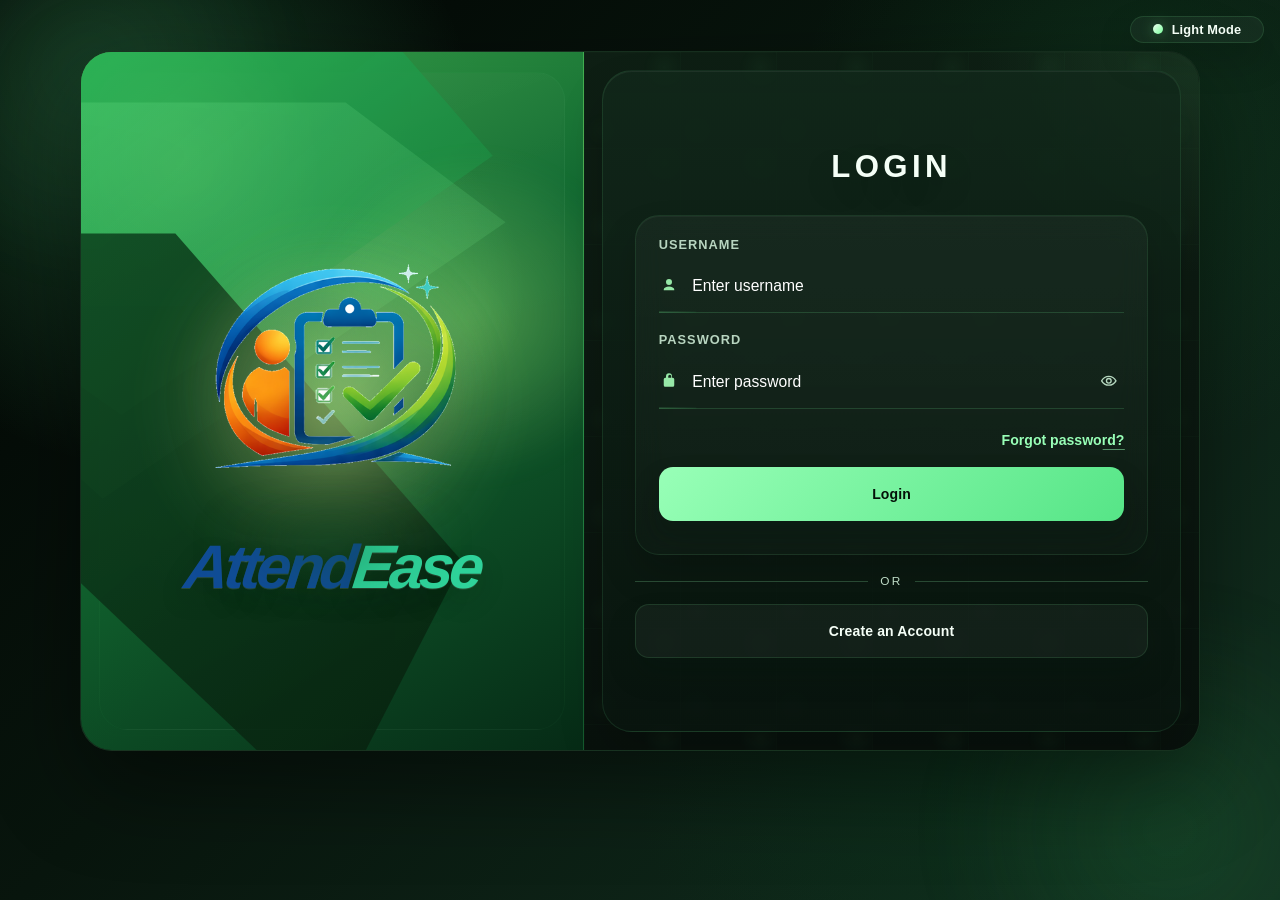
==== commit 0f9522dd: "Initial Railway deploy" ====
--- a/AttendanceManagement/web/index.html
+++ b/AttendanceManagement/web/index.html
@@ -5,9 +5,6 @@
 <meta name="viewport" content="width=device-width, initial-scale=1.0">
 <title>Attendance Management System - Login</title>
 <link rel="stylesheet" href="css/style.css">
-<link rel="manifest" href="manifest.webmanifest">
-<link rel="apple-touch-icon" href="img/attendease-logo-icon.png">
-<meta name="theme-color" content="#05110a">
 </head>
 <body class="login-page">
 <div class="login-container login-shell">
@@ -129,6 +126,7 @@
       localStorage.setItem('uid', res.id);
       localStorage.setItem('profile_id', res.profile_id || '');
       localStorage.setItem('student_number', res.student_number || '');
+      sessionStorage.setItem('attendease-login-success-toast', 'Successfully logged in');
       window.location.href = 'dashboard.html';
     } else {
       err.textContent = res.error || 'Login failed';
--- a/AttendanceManagement/web/css/style.css
+++ b/AttendanceManagement/web/css/style.css
@@ -939,7 +939,7 @@
 .top-bar { background: var(--surface); border-bottom: 1px solid var(--border); padding: .75rem 1.5rem;
   display: flex; align-items: center; gap: 1rem; position: sticky; top: 0; z-index: 50; box-shadow: var(--shadow); }
 .page-title { font-size: 1.1rem; font-weight: 600; flex: 1; }
-.top-bar-right { display: flex; align-items: center; gap: .75rem; position: relative; }
+.top-bar-right { display: flex; align-items: center; justify-content: flex-end; gap: .75rem; flex-wrap: wrap; position: relative; }
 .search-input { padding: .45rem .75rem; border: 1px solid var(--border); border-radius: 8px;
   font-size: .875rem; outline: none; width: 220px; }
 .search-input:focus { border-color: var(--primary); box-shadow: 0 0 0 3px rgba(79,70,229,.1); }
@@ -974,22 +974,64 @@
   padding: .5rem .75rem; border: 1px solid var(--border); border-radius: 8px;
   font-size: .875rem; outline: none; background: var(--surface); color: var(--text); }
 .form-group input:focus, .form-group select:focus { border-color: var(--primary); box-shadow: 0 0 0 3px rgba(79,70,229,.1); }
+.form-group input[type="time"] {
+  color-scheme: dark;
+  padding-right: 2.4rem;
+}
+.form-group input[type="time"]::-webkit-calendar-picker-indicator {
+  filter: brightness(0) invert(1);
+  opacity: 1;
+  cursor: pointer;
+}
+.form-group input[type="time"]::-webkit-datetime-edit,
+.form-group input[type="time"]::-webkit-datetime-edit-fields-wrapper,
+.form-group input[type="time"]::-webkit-datetime-edit-hour-field,
+.form-group input[type="time"]::-webkit-datetime-edit-minute-field,
+.form-group input[type="time"]::-webkit-datetime-edit-ampm-field,
+.form-group input[type="time"]::-webkit-datetime-edit-text {
+  color: #effff3;
+}
+.form-group input[type="time"]::-webkit-datetime-edit-hour-field:focus,
+.form-group input[type="time"]::-webkit-datetime-edit-minute-field:focus,
+.form-group input[type="time"]::-webkit-datetime-edit-ampm-field:focus {
+  background: rgba(121,255,155,.16);
+  color: #ffffff;
+  border-radius: 4px;
+}
 .form-group select,
+.search-input:is(select),
 .status-sel {
   color-scheme: dark;
 }
 .form-group select option,
+.search-input option,
 .status-sel option {
   background: #0f1f15;
   color: #f3fff6;
 }
 .form-group select option[value=""],
+.search-input option[value=""],
 .status-sel option[value=""] {
   color: #b8cdc0;
 }
 .form-row { display: flex; gap: 1rem; flex-wrap: wrap; }
 .form-group.inline { flex-direction: row; align-items: center; gap: .5rem; }
 .form-group.inline label { white-space: nowrap; margin: 0; }
+
+.student-profile-modal {
+  max-width: 640px;
+}
+
+.student-profile-modal .form-row {
+  display: grid;
+  grid-template-columns: repeat(2, minmax(0, 1fr));
+}
+
+@media (max-width: 640px) {
+  .student-profile-modal .form-row {
+    grid-template-columns: 1fr;
+  }
+}
 
 /* ── Stats Grid ───────────────────────────────────────────── */
 .stats-grid { display: grid; grid-template-columns: repeat(auto-fit, minmax(200px, 1fr)); gap: 1rem; margin-bottom: 1.5rem; }
@@ -1066,8 +1108,8 @@
 }
 
 .table-time-input::-webkit-calendar-picker-indicator {
-  filter: invert(94%) sepia(11%) saturate(308%) hue-rotate(69deg) brightness(106%) contrast(103%);
-  opacity: .9;
+  filter: brightness(0) invert(1);
+  opacity: 1;
   cursor: pointer;
 }
 
@@ -1088,7 +1130,114 @@
   border-radius: 4px;
 }
 .loading-row, .empty-row { text-align: center; color: var(--text-muted); padding: 2rem !important; }
-.actions { display: flex; gap: .4rem; flex-wrap: wrap; }
+.actions {
+  display: flex;
+  gap: .45rem;
+  flex-wrap: wrap;
+  align-items: center;
+  min-width: 126px;
+}
+
+.actions .btn {
+  min-width: 86px;
+  justify-content: center;
+}
+
+.table-scroll-card {
+  overflow-x: auto;
+  overflow-y: hidden;
+}
+
+.table-scroll-card .data-table {
+  min-width: 100%;
+}
+
+.subjects-table {
+  min-width: 1180px;
+}
+
+.subjects-table th,
+.subjects-table td {
+  vertical-align: middle;
+}
+
+.subjects-table th:last-child,
+.subjects-table td:last-child {
+  width: 1%;
+  white-space: nowrap;
+}
+
+.subjects-table .actions {
+  flex-direction: column;
+  align-items: stretch;
+  justify-content: center;
+  min-width: 110px;
+}
+
+.subjects-table .actions .btn {
+  width: 100%;
+  min-width: 0;
+}
+
+.table-pagination {
+  display: flex;
+  align-items: center;
+  justify-content: space-between;
+  gap: 1rem;
+  padding: 1rem 1.25rem 1.15rem;
+  border-top: 1px solid var(--border);
+  flex-wrap: wrap;
+}
+
+.pagination-summary {
+  color: var(--text-muted);
+  font-size: .85rem;
+  font-weight: 600;
+}
+
+.pagination-actions {
+  display: flex;
+  align-items: center;
+  gap: .45rem;
+  flex-wrap: wrap;
+}
+
+.pagination-page,
+.pagination-nav {
+  min-width: 2.35rem;
+  min-height: 2.2rem;
+  padding: .35rem .7rem;
+  border-radius: 999px;
+  border: 1px solid var(--border);
+  background: transparent;
+  color: var(--text);
+  font: inherit;
+  font-weight: 700;
+  cursor: pointer;
+  transition: .18s ease;
+}
+
+.pagination-page.active {
+  background: var(--primary);
+  border-color: var(--primary);
+  color: #fff;
+}
+
+.pagination-page:hover,
+.pagination-nav:hover {
+  border-color: var(--primary);
+  color: var(--primary);
+}
+
+.pagination-page.active:hover {
+  color: #fff;
+}
+
+.pagination-page:disabled,
+.pagination-nav:disabled {
+  opacity: .45;
+  cursor: not-allowed;
+}
 
 /* ── Badges ───────────────────────────────────────────────── */
 .badge { display: inline-block; padding: .2rem .55rem; border-radius: 20px; font-size: .75rem; font-weight: 600; }
@@ -1096,7 +1245,6 @@
 .badge.absent,  .badge.danger  { background: #fee2e2; color: #991b1b; }
 .badge.late,    .badge.warning { background: #fef3c7; color: #92400e; }
 .badge.excused  { background: #e0e7ff; color: #3730a3; }
-.badge.quiz     { background: #dbeafe; color: #1e40af; }
 .badge.midterm  { background: #f3e8ff; color: #6b21a8; }
 .badge.finals   { background: #fce7f3; color: #9d174d; }
 .badge.activity { background: #d1fae5; color: #065f46; }
@@ -1119,6 +1267,14 @@
 /* ── Filter Bar ───────────────────────────────────────────── */
 .filter-bar { display: flex; align-items: flex-end; gap: 1rem; flex-wrap: wrap; margin-bottom: 1rem;
   background: var(--surface); padding: 1rem; border-radius: var(--radius); box-shadow: var(--shadow); }
+.table-card > .filter-bar,
+.dashboard-list-filter,
+.qr-log-filter {
+  margin-bottom: 0;
+  border-radius: 0;
+  box-shadow: none;
+  border-bottom: 1px solid var(--border);
+}
 .action-bar { display: flex; gap: .75rem; margin-top: 1rem; flex-wrap: wrap; }
 
 /* ── Modal ────────────────────────────────────────────────── */
@@ -1318,6 +1474,142 @@
 .tt-teacher { font-size: .75rem; color: var(--secondary); }
 .tt-empty { color: var(--text-muted); text-align: center; font-size: .8rem; padding: 1rem 0; }
 
+.calendar-filter-bar {
+  align-items: center;
+}
+
+.calendar-nav {
+  display: inline-flex;
+  align-items: center;
+  gap: .5rem;
+  flex-wrap: wrap;
+}
+
+.calendar-month-title {
+  min-width: 150px;
+  text-align: center;
+  color: var(--text);
+  font-weight: 800;
+}
+
+.calendar-view {
+  padding: 1rem;
+  overflow-x: auto;
+}
+
+.calendar-week-header,
+.calendar-month-grid {
+  display: grid;
+  grid-template-columns: repeat(7, minmax(130px, 1fr));
+  gap: .5rem;
+}
+
+.calendar-week-header {
+  margin-bottom: .5rem;
+}
+
+.calendar-day-header {
+  padding: .65rem .75rem;
+  border-radius: 8px;
+  background: linear-gradient(135deg, rgba(121,255,155,.24), rgba(54,217,107,.18));
+  color: var(--text);
+  text-align: center;
+  font-size: .78rem;
+  font-weight: 800;
+}
+
+.calendar-day-cell {
+  min-height: 132px;
+  padding: .65rem;
+  border: 1px solid rgba(121,255,155,.12);
+  border-radius: 8px;
+  background: rgba(255,255,255,.025);
+}
+
+.calendar-day-cell.muted {
+  opacity: .48;
+}
+
+.calendar-day-cell.today {
+  border-color: rgba(121,255,155,.5);
+  box-shadow: inset 0 0 0 1px rgba(121,255,155,.18);
+}
+
+.calendar-date-row {
+  display: flex;
+  align-items: center;
+  justify-content: space-between;
+  gap: .5rem;
+  margin-bottom: .55rem;
+}
+
+.calendar-date-number {
+  color: var(--text);
+  font-size: 1rem;
+  font-weight: 900;
+}
+
+.calendar-date-name {
+  color: var(--text-muted);
+  font-size: .7rem;
+  font-weight: 800;
+  text-transform: uppercase;
+}
+
+.calendar-event-list {
+  display: grid;
+  gap: .45rem;
+}
+
+.calendar-event {
+  position: relative;
+  padding: .5rem 1.9rem .55rem .6rem;
+  border-radius: 8px;
+  border-left: 3px solid var(--primary);
+  background: rgba(121,255,155,.08);
+}
+
+.calendar-event-time {
+  color: var(--primary);
+  font-size: .72rem;
+  font-weight: 900;
+}
+
+.calendar-event-title {
+  color: var(--text);
+  font-size: .78rem;
+  font-weight: 800;
+  margin-top: .15rem;
+}
+
+.calendar-event-meta {
+  color: var(--text-muted);
+  font-size: .7rem;
+  line-height: 1.35;
+  margin-top: .15rem;
+}
+
+.calendar-event-remove {
+  position: absolute;
+  top: .4rem;
+  right: .45rem;
+  width: 1.35rem;
+  height: 1.35rem;
+  border: 0;
+  border-radius: 999px;
+  background: var(--danger);
+  color: #fff;
+  cursor: pointer;
+  font-weight: 900;
+  line-height: 1;
+}
+
+.calendar-empty-slot {
+  padding: .45rem .2rem;
+  color: var(--text-muted);
+  font-size: .72rem;
+}
+
 /* ── Status select colors ─────────────────────────────────── */
 .status-sel { padding: .3rem .5rem; border-radius: 6px; border: 1px solid var(--border); font-size: .8rem; }
 
@@ -1360,18 +1652,6 @@
 /* ── Register 2-col grid ──────────────────────────────────── */
 .reg-grid { display: grid; grid-template-columns: 1fr 1fr; gap: .75rem 1rem; }
 .reg-grid .reg-full { grid-column: 1 / -1; }
-.stack-top-sm { margin-top: .75rem; }
-.stack-top-md { margin-top: 1rem; }
-.stack-top-lg { margin-top: 1.5rem; }
-.text-center { text-align: center; }
-.form-centered { text-align: center; }
-.auth-action-row {
-  display: flex;
-  gap: .75rem;
-  margin-top: 1rem;
-}
-.auth-action-row.compact { margin-top: .5rem; }
-.auth-action-fill { flex: 1; }
 
 /* ── Register Page ────────────────────────────────────────── */
 .step-indicator {
@@ -1557,30 +1837,124 @@
 }
 
 /* ── Profile Page ─────────────────────────────────────────── */
-.profile-layout { display: grid; grid-template-columns: 280px 1fr; gap: 1.5rem; align-items: start; }
+.profile-layout { display: grid; grid-template-columns: 340px minmax(0, 1fr); gap: 1.5rem; align-items: stretch; }
 
 .profile-avatar-card { background: var(--surface); border-radius: var(--radius); padding: 2rem 1.5rem;
-  box-shadow: var(--shadow); text-align: center; position: sticky; top: 80px; }
-
-.profile-pic-wrap { position: relative; width: 120px; height: 120px; margin: 0 auto 1rem; }
-.profile-pic { width: 120px; height: 120px; border-radius: 50%; object-fit: cover;
+  box-shadow: var(--shadow); text-align: center; position: sticky; top: 80px; min-height: 100%;
+  display: flex; flex-direction: column; justify-content: center; }
+
+.profile-pic-wrap { position: relative; width: 180px; height: 180px; margin: 0 auto 1.15rem; }
+.profile-pic { width: 180px; height: 180px; border-radius: 50%; object-fit: cover;
   border: 3px solid var(--primary); display: block; }
-.profile-initial { width: 120px; height: 120px; border-radius: 50%; background: var(--primary);
-  color: #fff; font-size: 2.5rem; font-weight: 700; display: flex; align-items: center;
+.profile-initial { width: 180px; height: 180px; border-radius: 50%; background: var(--primary);
+  color: #fff; font-size: 3.35rem; font-weight: 700; display: flex; align-items: center;
   justify-content: center; border: 3px solid var(--primary); }
-.profile-pic-overlay { position: absolute; bottom: 4px; right: 4px; width: 32px; height: 32px;
+.profile-pic-overlay { position: absolute; bottom: 8px; right: 8px; width: 38px; height: 38px;
   background: var(--primary); color: #fff; border-radius: 50%; display: flex; align-items: center;
-  justify-content: center; cursor: pointer; font-size: .9rem; box-shadow: 0 2px 6px rgba(0,0,0,.2);
+  justify-content: center; cursor: pointer; font-size: 1rem; box-shadow: 0 2px 6px rgba(0,0,0,.2);
   transition: background .15s; }
 .profile-pic-overlay:hover { background: var(--primary-dark); }
 
 .profile-name { font-size: 1.15rem; font-weight: 700; margin-bottom: .35rem; }
 .profile-role-badge { display: inline-block; padding: .25rem .75rem; border-radius: 20px;
   background: #ede9fe; color: var(--primary); font-size: .8rem; font-weight: 600; margin-bottom: .5rem; }
-.profile-meta { font-size: .8rem; color: var(--text-muted); line-height: 1.6; }
-
-.profile-form-card { background: var(--surface); border-radius: var(--radius); padding: 1.5rem;
-  box-shadow: var(--shadow); }
+.profile-meta { font-size: .86rem; color: var(--text-muted); line-height: 1.75; margin-top: .25rem; }
+
+.profile-form-card { background: var(--surface); border-radius: var(--radius); padding: 1.9rem 1.6rem 1.7rem;
+  box-shadow: var(--shadow); display: flex; flex-direction: column; min-height: 100%; }
+
+#tab-info {
+  display: flex;
+  flex-direction: column;
+  flex: 1;
+}
+
+.profile-form {
+  display: flex;
+  flex-direction: column;
+  gap: 1rem;
+  min-height: 100%;
+}
+
+.profile-form .form-row {
+  display: grid;
+  grid-template-columns: repeat(2, minmax(0, 1fr));
+  gap: 1.05rem 1.15rem;
+  align-items: end;
+}
+
+.profile-form .form-group {
+  gap: .6rem;
+}
+
+.profile-form .profile-span-2 {
+  grid-column: 1 / -1;
+}
+
+.profile-form .form-group label {
+  margin-bottom: 0;
+  padding-left: .1rem;
+}
+
+.profile-form .form-group input,
+.profile-form .form-group select,
+.profile-form .form-group textarea {
+  width: 100%;
+  min-height: 3.1rem;
+  padding: .76rem .95rem;
+  border-radius: 10px;
+}
+
+.profile-form > .form-group {
+  width: 100%;
+}
+
+.profile-form > .form-group.profile-half-group {
+  width: min(100%, calc(50% - .55rem));
+}
+
+.profile-form-actions {
+  display: flex;
+  gap: .75rem;
+  justify-content: flex-end;
+  margin-top: auto;
+  padding-top: 1rem;
+}
+
+.profile-form-actions .btn {
+  min-width: 142px;
+  justify-content: center;
+}
+
+.profile-remove-photo-btn {
+  width: 100%;
+  max-width: 230px;
+  margin: 1.1rem auto 0;
+  justify-content: center;
+  text-align: center;
+}
+
+.profile-security-form {
+  justify-content: flex-start;
+}
+
+.profile-security-form .form-group {
+  gap: .65rem;
+}
+
+.profile-security-form .pass-wrap {
+  width: 100%;
+}
+
+.profile-security-form .pass-wrap input {
+  min-height: 3rem;
+  padding: .72rem 2.95rem .72rem .9rem;
+  border-radius: 10px;
+}
+
+.profile-password-strength {
+  margin-top: .15rem;
+}
 
 .profile-otp-panel {
   margin-top: 1.5rem;
@@ -1620,8 +1994,8 @@
   justify-content: center;
 }
 
-.profile-tabs { display: flex; gap: .5rem; margin-bottom: 1.5rem; border-bottom: 2px solid var(--border); }
-.profile-tab { background: none; border: none; padding: .6rem 1rem; cursor: pointer; font-size: .875rem;
+.profile-tabs { display: flex; gap: .75rem; margin-bottom: 1.65rem; border-bottom: 2px solid var(--border); }
+.profile-tab { background: none; border: none; padding: .65rem 1rem .7rem; cursor: pointer; font-size: .875rem;
   font-weight: 500; color: var(--text-muted); border-bottom: 2px solid transparent;
   margin-bottom: -2px; transition: all .15s; }
 .profile-tab:hover { color: var(--primary); }
@@ -1630,6 +2004,11 @@
 @media (max-width: 768px) {
   .profile-layout { grid-template-columns: 1fr; }
   .profile-avatar-card { position: static; }
+  .profile-form .form-row { grid-template-columns: 1fr; }
+  .profile-form .profile-span-2 { grid-column: auto; }
+  .profile-half-group { width: 100%; }
+  .profile-form-actions { flex-direction: column; align-items: stretch; }
+  .profile-form-actions .btn { width: 100%; min-width: 0; }
   .profile-otp-actions { flex-direction: column; align-items: stretch; }
   .profile-otp-actions .btn { width: 100%; }
 }
@@ -1644,20 +2023,20 @@
 
 /* Theme Refresh */
 :root {
-  --primary: #79ff9b;
-  --primary-dark: #36d96b;
-  --secondary: #0c1811;
-  --success: #4ef08a;
+  --primary: #98ffb7;
+  --primary-dark: #56e587;
+  --secondary: #15261d;
+  --success: #70f6a4;
   --danger: #ff6b6b;
   --warning: #f9c74f;
-  --teal: #18c77a;
-  --bg: #040c08;
-  --surface: rgba(8, 21, 13, 0.88);
-  --surface-strong: rgba(10, 28, 17, 0.96);
-  --surface-soft: rgba(16, 40, 26, 0.82);
-  --border: rgba(121, 255, 155, 0.16);
-  --text: #f2fff4;
-  --text-muted: #9bc3a5;
+  --teal: #32d78d;
+  --bg: #09150f;
+  --surface: rgba(17, 35, 24, 0.92);
+  --surface-strong: rgba(21, 43, 30, 0.97);
+  --surface-soft: rgba(30, 59, 40, 0.86);
+  --border: rgba(152, 255, 183, 0.22);
+  --text: #f5fff7;
+  --text-muted: #bfdcc7;
   --radius: 18px;
   --shadow: 0 18px 42px rgba(0,0,0,.28);
   --shadow-md: 0 28px 80px rgba(0,0,0,.45);
@@ -1666,9 +2045,9 @@
 body {
   font-family: "Bahnschrift", "Trebuchet MS", "Segoe UI", sans-serif;
   background:
-    radial-gradient(circle at top left, rgba(68, 255, 130, 0.18), transparent 26%),
-    radial-gradient(circle at 85% 10%, rgba(22, 79, 47, 0.34), transparent 24%),
-    linear-gradient(135deg, #010402 0%, #06110b 38%, #0d1f15 100%);
+    radial-gradient(circle at top left, rgba(110, 255, 165, 0.22), transparent 30%),
+    radial-gradient(circle at 85% 10%, rgba(52, 126, 81, 0.28), transparent 28%),
+    linear-gradient(135deg, #050b08 0%, #0d1c14 38%, #1a3c2a 100%);
   color: var(--text);
   min-height: 100vh;
   overflow-x: hidden;
@@ -1750,7 +2129,7 @@
 .profile-avatar-card,
 .profile-form-card,
 .stat-card {
-  background: linear-gradient(180deg, rgba(12, 27, 17, 0.95) 0%, rgba(8, 18, 13, 0.92) 100%);
+  background: linear-gradient(180deg, rgba(22, 44, 30, 0.95) 0%, rgba(15, 31, 22, 0.93) 100%);
   border: 1px solid var(--border);
   box-shadow: var(--shadow);
   backdrop-filter: blur(20px);
@@ -2519,6 +2898,7 @@
   color: var(--text-muted);
   line-height: 1.6;
   margin-bottom: 1.4rem;
+  white-space: pre-line;
 }
 
 .confirm-modal-actions {
@@ -2630,6 +3010,26 @@
   gap: 1rem 1.4rem;
 }
 
+.dashboard-tabs {
+  margin-bottom: .15rem;
+}
+
+.dashboard-tabs .tab {
+  font-size: .92rem;
+  font-weight: 700;
+  padding-inline: 1.1rem;
+}
+
+.dashboard-tab-panel {
+  display: flex;
+  flex-direction: column;
+  gap: 1rem;
+}
+
+.dashboard-tab-panel.hidden {
+  display: none;
+}
+
 .dashboard-range-copy {
   max-width: 520px;
 }
@@ -2639,6 +3039,7 @@
   align-items: flex-end;
   gap: .85rem;
   flex-wrap: wrap;
+  margin-left: auto;
 }
 
 .dashboard-range-field {
@@ -2646,6 +3047,14 @@
   flex-direction: column;
   gap: .38rem;
   min-width: 180px;
+  padding: .9rem 1rem 1rem;
+  border-radius: 20px;
+  background:
+    linear-gradient(180deg, rgba(17, 39, 24, .92), rgba(10, 22, 15, .94));
+  border: 1px solid rgba(121,255,155,.12);
+  box-shadow:
+    inset 0 1px 0 rgba(255,255,255,.03),
+    0 14px 34px rgba(0,0,0,.16);
 }
 
 .dashboard-range-field span {
@@ -2657,7 +3066,49 @@
 }
 
 .dashboard-range-field input {
-  min-height: 44px;
+  min-height: 48px;
+  padding: .8rem .95rem;
+  border-radius: 15px;
+  border: 1px solid rgba(121,255,155,.16);
+  background: linear-gradient(180deg, rgba(8, 20, 12, .98), rgba(12, 27, 17, .96));
+  color: #effff2;
+  font-size: .92rem;
+  font-weight: 700;
+  letter-spacing: .02em;
+  box-shadow: inset 0 1px 0 rgba(255,255,255,.03);
+  color-scheme: dark;
+  outline: none;
+  transition: border-color .2s ease, box-shadow .2s ease, background .2s ease;
+}
+
+.dashboard-range-field input:focus {
+  border-color: rgba(121,255,155,.34);
+  box-shadow:
+    0 0 0 3px rgba(121,255,155,.1),
+    inset 0 1px 0 rgba(255,255,255,.04);
+}
+
+.dashboard-range-field input::-webkit-calendar-picker-indicator {
+  filter: brightness(0) saturate(100%) invert(93%) sepia(15%) saturate(477%) hue-rotate(67deg) brightness(104%) contrast(102%);
+  opacity: .9;
+  cursor: pointer;
+}
+
+.dashboard-range-field input::-webkit-datetime-edit,
+.dashboard-range-field input::-webkit-datetime-edit-fields-wrapper,
+.dashboard-range-field input::-webkit-datetime-edit-text,
+.dashboard-range-field input::-webkit-datetime-edit-day-field,
+.dashboard-range-field input::-webkit-datetime-edit-month-field,
+.dashboard-range-field input::-webkit-datetime-edit-year-field {
+  color: #effff2;
+}
+
+.dashboard-range-field input::-webkit-datetime-edit-day-field:focus,
+.dashboard-range-field input::-webkit-datetime-edit-month-field:focus,
+.dashboard-range-field input::-webkit-datetime-edit-year-field:focus {
+  background: rgba(121,255,155,.12);
+  color: #f4fff7;
+  border-radius: 6px;
 }
 
 .dashboard-range-actions {
@@ -2665,6 +3116,15 @@
   align-items: center;
   gap: .65rem;
   flex-wrap: wrap;
+  padding-bottom: .1rem;
+}
+
+.dashboard-range-actions .btn {
+  min-height: 48px;
+  padding-inline: 1rem;
+  border-radius: 15px;
+  font-weight: 700;
+  box-shadow: 0 14px 28px rgba(0,0,0,.16);
 }
 
 .dashboard-hero {
@@ -2678,7 +3138,7 @@
   justify-content: space-between;
   align-items: flex-end;
   gap: 1rem;
-  min-height: 230px;
+  min-height: 200px;
   background:
     radial-gradient(circle at top left, rgba(121,255,155,.16), transparent 32%),
     linear-gradient(135deg, rgba(13, 37, 21, .98), rgba(5, 13, 9, .98));
@@ -2733,7 +3193,7 @@
   flex-direction: column;
   justify-content: space-between;
   gap: 1rem;
-  min-height: 230px;
+  min-height: 200px;
 }
 
 .pulse-rate {
@@ -2840,15 +3300,28 @@
 }
 
 .dashboard-main-grid {
-  grid-template-columns: minmax(0, 1.7fr) minmax(310px, .9fr);
+  grid-template-columns: minmax(0, 1.55fr) minmax(300px, .95fr);
 }
 
 .dashboard-lower-grid {
-  grid-template-columns: minmax(0, 1.35fr) minmax(320px, .95fr);
+  grid-template-columns: minmax(0, 1.25fr) minmax(360px, .85fr);
+  align-items: start;
 }
 
 .dashboard-watch-grid {
-  grid-template-columns: minmax(0, 1.1fr) minmax(320px, .9fr);
+  grid-template-columns: 1fr;
+}
+
+.dashboard-secondary-grid {
+  display: contents;
+}
+
+.dashboard-insights-panel {
+  grid-column: 1 / -1;
+}
+
+.dashboard-full-span {
+  width: 100%;
 }
 
 .dashboard-stack,
@@ -2923,15 +3396,31 @@
 }
 
 .chart-panel-body-lg {
-  min-height: 360px;
+  min-height: 240px;
 }
 
 .chart-panel-body-md {
-  min-height: 320px;
+  min-height: 270px;
 }
 
 .chart-panel-body-sm {
+  min-height: 170px;
+}
+
+.chart-panel-body-performance {
+  min-height: 220px;
+}
+
+.chart-panel-body-performance-wide {
+  min-height: 185px;
+}
+
+.chart-panel-body-momentum {
   min-height: 240px;
+}
+
+.chart-panel-body-momentum-compact {
+  min-height: 185px;
 }
 
 .segmented-control {
@@ -2979,6 +3468,12 @@
   margin-top: 1rem;
 }
 
+#alertList {
+  display: grid;
+  grid-template-columns: repeat(2, minmax(0, 1fr));
+  gap: .85rem;
+}
+
 .trend-highlight-card,
 .metric-list-item,
 .insight-card,
@@ -3067,10 +3562,17 @@
   display: grid;
   grid-template-columns: minmax(0, 1.2fr) minmax(320px, .8fr);
   gap: 1rem;
-  align-items: end;
+  align-items: start;
+}
+
+.report-hero-copy {
+  padding-top: .15rem;
 }
 
 .report-filter-bar {
+  display: flex;
+  flex-direction: column;
+  align-items: stretch;
   margin: 0;
   padding: 1rem;
   background: rgba(255,255,255,.03);
@@ -3078,13 +3580,71 @@
   box-shadow: none;
 }
 
+.report-program-filter {
+  width: 100%;
+}
+
+.report-program-filter select {
+  width: 100%;
+}
+
+.report-date-filter-row {
+  display: grid;
+  grid-template-columns: minmax(0, 1fr) minmax(0, 1fr) auto;
+  gap: 1rem;
+  align-items: end;
+  width: 100%;
+}
+
+.report-date-filter-row .btn {
+  align-self: end;
+}
+
+.dashboard-range-controls {
+  display: grid;
+  grid-template-columns: minmax(0, 1fr) minmax(0, 1fr) auto;
+  gap: 1rem;
+  align-items: end;
+  width: min(100%, 426px);
+  margin-left: auto;
+}
+
+.dashboard-range-controls .btn {
+  align-self: end;
+}
+
 .reports-chart-grid {
-  grid-template-columns: minmax(0, 1.65fr) minmax(320px, .95fr);
+  grid-template-columns: repeat(2, minmax(0, 1fr));
   margin-bottom: 1rem;
 }
 
 .reports-side-stack {
-  grid-template-rows: repeat(2, minmax(0, 1fr));
+  display: contents;
+}
+
+.reports-chart-grid > .chart-panel-wide {
+  grid-column: 1 / -1;
+}
+
+.report-leaderboard-panel {
+  width: 100%;
+}
+
+.reports-chart-grid .chart-panel-body-lg {
+  min-height: 160px;
+  width: 100%;
+  margin-inline: 0;
+}
+
+.reports-chart-grid .chart-panel-body-sm {
+  min-height: 160px;
+  max-width: 300px;
+  width: 100%;
+  margin-inline: auto;
+}
+
+#riskActionList {
+  grid-template-columns: repeat(2, minmax(0, 1fr));
 }
 
 .notification-feed-item {
@@ -3193,7 +3753,63 @@
 
 .rich-alert-item {
   padding: .95rem 1rem;
-  margin-bottom: .75rem;
+  margin-bottom: 0;
+}
+
+.alerts-panel {
+  padding: 1.35rem;
+}
+
+.alerts-panel .chart-panel-header {
+  margin-bottom: 1.25rem;
+}
+
+.alerts-panel .dashboard-list-filter {
+  margin: 0 0 1.1rem;
+  padding: 1rem 1.05rem;
+  border: 1px solid rgba(121,255,155,.12);
+  border-radius: 8px;
+}
+
+.alerts-panel .dashboard-list-filter .form-group {
+  flex: 0 1 420px;
+  align-items: center;
+}
+
+.alerts-panel .dashboard-list-filter .form-group label {
+  min-width: 62px;
+}
+
+.alerts-panel .search-input {
+  width: 220px;
+}
+
+#alertList {
+  gap: 1rem;
+}
+
+.alerts-panel .rich-alert-item {
+  min-height: 70px;
+  padding: 1rem 1.05rem;
+  gap: 1.25rem;
+  align-items: flex-start;
+}
+
+.alerts-panel .alert-name {
+  font-weight: 800;
+  line-height: 1.35;
+}
+
+.alerts-panel .alert-subtext {
+  margin-top: .42rem;
+  line-height: 1.45;
+}
+
+.alerts-panel .alert-rate {
+  margin-top: .15rem;
+  padding: .32rem .62rem;
+  min-width: 52px;
+  text-align: center;
 }
 
 .alert-subtext {
@@ -3259,6 +3875,7 @@
   .dashboard-hero,
   .dashboard-main-grid,
   .dashboard-lower-grid,
+  .dashboard-secondary-grid,
   .dashboard-watch-grid,
   .report-hero,
   .reports-chart-grid,
@@ -3266,6 +3883,18 @@
     grid-template-columns: 1fr;
   }
 
+  .dashboard-insights-panel {
+    grid-column: auto;
+  }
+
+  .reports-chart-grid .chart-panel-body-lg {
+    max-width: none;
+  }
+
+  #riskActionList {
+    grid-template-columns: 1fr;
+  }
+
   .reports-side-stack,
   .dashboard-stack {
     grid-template-rows: auto;
@@ -3273,6 +3902,27 @@
 
   .dashboard-range-bar {
     align-items: stretch;
+  }
+
+  .dashboard-tabs {
+    overflow-x: auto;
+    scrollbar-width: none;
+  }
+
+  .dashboard-tabs::-webkit-scrollbar {
+    display: none;
+  }
+
+  .dashboard-tabs .tab {
+    white-space: nowrap;
+  }
+
+  #alertList {
+    grid-template-columns: 1fr;
+  }
+
+  .alerts-panel .dashboard-list-filter .form-group {
+    flex: 1 1 100%;
   }
 
   .login-card.login-stage-card {
@@ -3322,7 +3972,8 @@
   }
 
   .pulse-mini-grid,
-  .trend-highlights {
+  .trend-highlights,
+  #alertList {
     grid-template-columns: 1fr;
   }
 
@@ -3405,63 +4056,6 @@
   body.login-page #registerForm {
     padding: 1rem 1rem 1.1rem;
     border-radius: 20px;
-  }
-
-  .reg-grid {
-    grid-template-columns: 1fr;
-  }
-
-  .step-indicator {
-    justify-content: flex-start;
-    gap: .55rem;
-    margin-bottom: 1.1rem;
-    padding: .75rem;
-    overflow-x: auto;
-    scrollbar-width: none;
-  }
-
-  .step-indicator::-webkit-scrollbar {
-    display: none;
-  }
-
-  .step {
-    min-width: 54px;
-  }
-
-  .step span {
-    width: 32px;
-    height: 32px;
-  }
-
-  .step small {
-    font-size: .64rem;
-  }
-
-  .step-line {
-    flex: 0 0 26px;
-    min-width: 26px;
-    margin-inline: 0;
-  }
-
-  .otp-inputs {
-    gap: .35rem;
-  }
-
-  .otp-box {
-    width: min(42px, 13vw);
-    height: 52px;
-    font-size: 1.25rem;
-  }
-
-  .auth-action-row {
-    display: grid;
-    grid-template-columns: 1fr;
-  }
-
-  .auth-action-row .btn,
-  .auth-action-fill {
-    width: 100%;
-    justify-content: center;
   }
 
   .login-actions-row {
@@ -3493,6 +4087,10 @@
   .top-bar-right .btn {
     width: 100%;
     justify-content: center;
+  }
+
+  .report-date-filter-row {
+    grid-template-columns: 1fr;
   }
 
   .notify-panel {
@@ -3530,26 +4128,26 @@
 
 /* Light Theme */
 body[data-theme="light"] {
-  --primary: #19924a;
-  --primary-dark: #0f7136;
+  --primary: #23a85b;
+  --primary-dark: #148247;
   --secondary: #d8e7db;
-  --success: #16a357;
+  --success: #22b263;
   --danger: #d85757;
   --warning: #d2951f;
-  --teal: #10957d;
-  --bg: #eef6ef;
-  --surface: rgba(255,255,255,.94);
+  --teal: #19a88f;
+  --bg: #f3faf4;
+  --surface: rgba(255,255,255,.97);
   --surface-strong: rgba(255,255,255,.98);
-  --surface-soft: rgba(244, 250, 245, .92);
-  --border: rgba(25, 146, 74, .14);
+  --surface-soft: rgba(248, 252, 248, .95);
+  --border: rgba(35, 168, 91, .12);
   --text: #102216;
-  --text-muted: #5f7566;
-  --shadow: 0 18px 40px rgba(29, 76, 41, .08);
-  --shadow-md: 0 26px 70px rgba(29, 76, 41, .12);
+  --text-muted: #6b8171;
+  --shadow: 0 14px 30px rgba(29, 76, 41, .06);
+  --shadow-md: 0 20px 54px rgba(29, 76, 41, .09);
   background:
-    radial-gradient(circle at top left, rgba(25,146,74,.12), transparent 26%),
-    radial-gradient(circle at 85% 10%, rgba(88,194,120,.16), transparent 24%),
-    linear-gradient(135deg, #f7fcf7 0%, #eef5ef 42%, #e3efe4 100%);
+    radial-gradient(circle at top left, rgba(35,168,91,.08), transparent 26%),
+    radial-gradient(circle at 85% 10%, rgba(104,209,138,.12), transparent 24%),
+    linear-gradient(135deg, #fbfefb 0%, #f3f9f4 42%, #ebf5ed 100%);
   color: var(--text);
 }
 
@@ -3791,9 +4389,10 @@
 }
 
 body[data-theme="light"] .sidebar {
-  background: linear-gradient(180deg, rgba(251,255,251,.98), rgba(232,243,233,.98));
+  background: linear-gradient(180deg, rgba(255,255,255,1), rgba(247,251,248,.995));
   color: #295338;
-  border-right: 1px solid rgba(25,146,74,.12);
+  border-right: 1px solid rgba(35,168,91,.1);
+  box-shadow: 3px 0 10px rgba(29,76,41,.024);
 }
 
 body[data-theme="light"] .sidebar-header,
@@ -3860,15 +4459,15 @@
 }
 
 body[data-theme="light"] .top-bar {
-  background: rgba(255,255,255,.84);
-  border-bottom: 1px solid rgba(25,146,74,.08);
-  box-shadow: 0 16px 36px rgba(29,76,41,.08);
+  background: rgba(255,255,255,.96);
+  border-bottom: 1px solid rgba(35,168,91,.07);
+  box-shadow: 0 6px 14px rgba(29,76,41,.024);
 }
 
 body[data-theme="light"] .main-content {
   background:
-    radial-gradient(circle at top left, rgba(25,146,74,.05), transparent 28%),
-    linear-gradient(180deg, rgba(255,255,255,.36), rgba(238,245,239,.55));
+    radial-gradient(circle at top left, rgba(35,168,91,.02), transparent 24%),
+    linear-gradient(180deg, rgba(255,255,255,.76), rgba(248,251,248,.88));
 }
 
 body[data-theme="light"] .content-area {
@@ -3890,19 +4489,40 @@
 }
 
 body[data-theme="light"] .form-group select,
+body[data-theme="light"] .search-input:is(select),
 body[data-theme="light"] .status-sel {
   color-scheme: light;
 }
 
+body[data-theme="light"] .form-group input[type="time"] {
+  color-scheme: light;
+}
+
 body[data-theme="light"] .form-group select option,
+body[data-theme="light"] .search-input option,
 body[data-theme="light"] .status-sel option {
   background: #f8fff9;
   color: #163223;
 }
 
 body[data-theme="light"] .form-group select option[value=""],
+body[data-theme="light"] .search-input option[value=""],
 body[data-theme="light"] .status-sel option[value=""] {
   color: #6f8678;
+}
+
+body[data-theme="light"] .form-group input[type="time"]::-webkit-calendar-picker-indicator {
+  filter: brightness(0);
+  opacity: 1;
+}
+
+body[data-theme="light"] .form-group input[type="time"]::-webkit-datetime-edit,
+body[data-theme="light"] .form-group input[type="time"]::-webkit-datetime-edit-fields-wrapper,
+body[data-theme="light"] .form-group input[type="time"]::-webkit-datetime-edit-hour-field,
+body[data-theme="light"] .form-group input[type="time"]::-webkit-datetime-edit-minute-field,
+body[data-theme="light"] .form-group input[type="time"]::-webkit-datetime-edit-ampm-field,
+body[data-theme="light"] .form-group input[type="time"]::-webkit-datetime-edit-text {
+  color: #1a3324;
 }
 
 body[data-theme="light"] .search-input:focus,
@@ -3943,10 +4563,46 @@
 
 body[data-theme="light"] .dashboard-surface {
   background:
-    radial-gradient(circle at top right, rgba(25,146,74,.12), transparent 34%),
-    linear-gradient(180deg, rgba(255,255,255,.96), rgba(244,250,245,.98));
+    radial-gradient(circle at top right, rgba(35,168,91,.05), transparent 34%),
+    linear-gradient(180deg, rgba(255,255,255,.985), rgba(249,252,249,.995));
+  border-color: rgba(35,168,91,.1);
+  box-shadow: 0 6px 16px rgba(29,76,41,.03);
+}
+
+body[data-theme="light"] .dashboard-range-field {
+  background:
+    linear-gradient(180deg, rgba(252,255,252,.98), rgba(242,249,243,.98));
   border-color: rgba(25,146,74,.12);
-  box-shadow: 0 22px 48px rgba(29,76,41,.1);
+  box-shadow:
+    inset 0 1px 0 rgba(255,255,255,.96),
+    0 14px 28px rgba(29,76,41,.08);
+}
+
+body[data-theme="light"] .dashboard-range-field input {
+  background: linear-gradient(180deg, rgba(255,255,255,.99), rgba(247,251,247,.98));
+  border-color: rgba(25,146,74,.14);
+  color: #163223;
+  color-scheme: light;
+}
+
+body[data-theme="light"] .dashboard-range-field input:focus {
+  border-color: rgba(25,146,74,.28);
+  box-shadow:
+    0 0 0 3px rgba(25,146,74,.1),
+    inset 0 1px 0 rgba(255,255,255,.98);
+}
+
+body[data-theme="light"] .dashboard-range-field input::-webkit-calendar-picker-indicator {
+  filter: brightness(0) saturate(100%) invert(20%) sepia(26%) saturate(1167%) hue-rotate(97deg) brightness(93%) contrast(89%);
+}
+
+body[data-theme="light"] .dashboard-range-field input::-webkit-datetime-edit,
+body[data-theme="light"] .dashboard-range-field input::-webkit-datetime-edit-fields-wrapper,
+body[data-theme="light"] .dashboard-range-field input::-webkit-datetime-edit-text,
+body[data-theme="light"] .dashboard-range-field input::-webkit-datetime-edit-day-field,
+body[data-theme="light"] .dashboard-range-field input::-webkit-datetime-edit-month-field,
+body[data-theme="light"] .dashboard-range-field input::-webkit-datetime-edit-year-field {
+  color: #163223;
 }
 
 body[data-theme="light"] .table-card,
@@ -3965,10 +4621,10 @@
 body[data-theme="light"] .profile-form-card,
 body[data-theme="light"] .stat-card {
   background:
-    radial-gradient(circle at top right, rgba(25,146,74,.08), transparent 36%),
-    linear-gradient(180deg, rgba(255,255,255,.97), rgba(244,250,245,.98));
-  border-color: rgba(25,146,74,.12);
-  box-shadow: 0 18px 42px rgba(29,76,41,.09);
+    radial-gradient(circle at top right, rgba(35,168,91,.03), transparent 36%),
+    linear-gradient(180deg, rgba(255,255,255,.985), rgba(249,252,249,.995));
+  border-color: rgba(35,168,91,.1);
+  box-shadow: 0 5px 14px rgba(29,76,41,.028);
   backdrop-filter: blur(16px);
 }
 
@@ -4206,8 +4862,343 @@
   color: var(--text);
 }
 
+body[data-theme="light"] .table-pagination {
+  border-top-color: rgba(25,146,74,.08);
+}
+
 body[data-theme="light"] .data-table tr:hover td {
   background: rgba(25,146,74,.05);
+}
+
+/* Mobile App Shell */
+@media (max-width: 900px) {
+  html,
+  body {
+    max-width: 100%;
+    overflow-x: hidden;
+  }
+
+  .app-layout {
+    display: block;
+    min-height: 100vh;
+  }
+
+  .sidebar,
+  .sidebar.collapsed {
+    position: fixed;
+    top: auto;
+    right: 0;
+    bottom: 0;
+    left: 0;
+    width: 100%;
+    height: 72px;
+    z-index: 300;
+    overflow: hidden;
+    border-top: 1px solid rgba(121,255,155,.14);
+    border-right: 0;
+    box-shadow: 0 -18px 42px rgba(0,0,0,.28);
+  }
+
+  .sidebar::before {
+    pointer-events: none;
+  }
+
+  .sidebar-header,
+  .sidebar-footer {
+    display: none;
+  }
+
+  .sidebar-nav {
+    height: 100%;
+    padding: .45rem .55rem;
+    display: grid;
+    grid-auto-flow: column;
+    grid-auto-columns: minmax(76px, 1fr);
+    align-items: center;
+    gap: .35rem;
+    overflow-x: auto;
+    overflow-y: hidden;
+    scrollbar-width: none;
+  }
+
+  .sidebar-nav::-webkit-scrollbar {
+    display: none;
+  }
+
+  .nav-item,
+  .sidebar.collapsed .nav-item {
+    min-width: 72px;
+    height: 58px;
+    margin: 0;
+    padding: .4rem .3rem;
+    flex-direction: column;
+    justify-content: center;
+    gap: .22rem;
+    border-radius: 8px;
+    text-align: center;
+  }
+
+  .nav-item.nav-logout {
+    margin-top: 0;
+    border-top: 0;
+  }
+
+  .sidebar .nav-item .nav-label,
+  .sidebar.collapsed .nav-item .nav-label {
+    display: block;
+    max-width: 100%;
+    overflow: hidden;
+    text-overflow: ellipsis;
+    font-size: .66rem;
+    line-height: 1.1;
+  }
+
+  .sidebar .nav-item .nav-icon,
+  .sidebar.collapsed .nav-item .nav-icon {
+    display: inline-flex !important;
+    width: 28px;
+    height: 28px;
+    flex: 0 0 28px;
+  }
+
+  .main-content,
+  .sidebar.collapsed ~ .main-content {
+    margin-left: 0;
+    min-width: 0;
+    padding-bottom: 82px;
+  }
+
+  .top-bar {
+    gap: .65rem;
+    padding: .75rem .9rem;
+    align-items: flex-start;
+    flex-wrap: wrap;
+  }
+
+  .top-bar > .btn-icon,
+  .top-bar > .btn.btn-secondary.btn-sm:first-child {
+    min-width: 42px;
+    justify-content: center;
+  }
+
+  .top-bar-copy,
+  .page-title {
+    flex: 1 1 calc(100% - 56px);
+    min-width: 0;
+  }
+
+  .page-title {
+    font-size: 1rem;
+    line-height: 1.25;
+  }
+
+  .page-subtitle {
+    font-size: .72rem;
+    line-height: 1.35;
+  }
+
+  .top-bar-right {
+    width: 100%;
+    display: grid;
+    grid-template-columns: repeat(auto-fit, minmax(132px, 1fr));
+    gap: .55rem;
+  }
+
+  .top-bar-right .btn,
+  .top-bar-right .search-input,
+  .top-bar-right select,
+  .top-bar-right input {
+    width: 100%;
+    min-width: 0;
+  }
+
+  .content-area {
+    padding: .9rem;
+  }
+
+  .filter-bar,
+  .table-filter-bar,
+  .dashboard-list-filter,
+  .qr-log-filter {
+    display: grid;
+    grid-template-columns: 1fr;
+    gap: .75rem;
+  }
+
+  .filter-bar .form-group,
+  .table-filter-bar .form-group,
+  .dashboard-list-filter .form-group {
+    width: 100%;
+  }
+
+  .search-input,
+  select,
+  input[type="text"],
+  input[type="email"],
+  input[type="password"],
+  input[type="date"],
+  input[type="time"],
+  input[type="number"],
+  textarea {
+    max-width: 100%;
+  }
+
+  .form-row,
+  .reg-grid,
+  .profile-form .form-row,
+  .student-profile-modal .form-row {
+    display: grid;
+    grid-template-columns: 1fr;
+    gap: .85rem;
+  }
+
+  .table-card {
+    overflow-x: auto;
+    -webkit-overflow-scrolling: touch;
+  }
+
+  .data-table {
+    min-width: 700px;
+  }
+
+  .subjects-table {
+    min-width: 1040px;
+  }
+
+  .data-table th,
+  .data-table td {
+    padding: .68rem .75rem;
+    font-size: .8rem;
+    white-space: nowrap;
+  }
+
+  .modal-overlay,
+  .confirm-modal {
+    padding: .75rem;
+    align-items: flex-start;
+    overflow-y: auto;
+  }
+
+  .modal,
+  .confirm-modal-card {
+    width: 100%;
+    max-width: 100%;
+    max-height: calc(100vh - 1.5rem);
+    border-radius: 18px;
+  }
+
+  .modal-header,
+  .modal-footer {
+    padding: 1rem;
+  }
+
+  .modal-footer,
+  .confirm-modal-actions {
+    display: grid;
+    grid-template-columns: 1fr;
+  }
+
+  .modal-footer .btn,
+  .confirm-modal-actions .btn {
+    width: 100%;
+    justify-content: center;
+  }
+
+  .stats-grid,
+  .report-summary-grid,
+  .dashboard-main-grid,
+  .dashboard-lower-grid,
+  .dashboard-secondary-grid,
+  .dashboard-watch-grid,
+  .reports-chart-grid,
+  .qr-scanner-area,
+  .geo-area,
+  .profile-layout,
+  .timetable-controls,
+  .calendar-grid {
+    grid-template-columns: 1fr !important;
+  }
+
+  .report-hero,
+  .dashboard-range-bar,
+  .dashboard-hero {
+    grid-template-columns: 1fr;
+    align-items: stretch;
+  }
+
+  .dashboard-range-controls,
+  .report-date-filter-row {
+    width: 100%;
+    grid-template-columns: 1fr;
+  }
+
+  .chart-panel-body,
+  .chart-panel-body-lg,
+  .chart-panel-body-sm {
+    min-height: 260px;
+  }
+
+  .tabs {
+    overflow-x: auto;
+    scrollbar-width: none;
+  }
+
+  .tabs::-webkit-scrollbar {
+    display: none;
+  }
+
+  .tab {
+    flex: 0 0 auto;
+    white-space: nowrap;
+  }
+
+  .notify-panel {
+    position: fixed;
+    top: 76px;
+    right: .75rem;
+    left: .75rem;
+    width: auto;
+    max-height: calc(100vh - 160px);
+    overflow-y: auto;
+  }
+}
+
+@media (max-width: 480px) {
+  .content-area {
+    padding: .75rem;
+  }
+
+  .dashboard-surface,
+  .table-card,
+  .chart-panel,
+  .report-summary-card,
+  .stat-card,
+  .hero-panel,
+  .pulse-panel {
+    border-radius: 8px;
+  }
+
+  .hero-title {
+    font-size: 1.45rem;
+  }
+
+  .sidebar-nav {
+    grid-auto-columns: minmax(68px, 1fr);
+  }
+
+  .nav-item,
+  .sidebar.collapsed .nav-item {
+    min-width: 66px;
+  }
+
+  .sidebar .nav-item .nav-label,
+  .sidebar.collapsed .nav-item .nav-label {
+    font-size: .61rem;
+  }
+
+  .data-table {
+    min-width: 640px;
+  }
 }
 
 body[data-theme="light"] .table-time-input,
@@ -4238,7 +5229,7 @@
 }
 
 body[data-theme="light"] .table-time-input::-webkit-calendar-picker-indicator {
-  filter: invert(24%) sepia(23%) saturate(984%) hue-rotate(95deg) brightness(94%) contrast(89%);
+  filter: brightness(0);
 }
 
 body[data-theme="light"] .table-time-input::-webkit-datetime-edit,
@@ -4267,22 +5258,41 @@
 }
 
 body[data-theme="light"] .tt-day-header {
-  background: linear-gradient(135deg, rgba(25,146,74,.18), rgba(25,146,74,.12));
+  background: linear-gradient(135deg, rgba(35,168,91,.14), rgba(35,168,91,.09));
   color: var(--text);
 }
 
 body[data-theme="light"] .tt-empty {
-  background: rgba(25,146,74,.04);
-  border: 1px dashed rgba(25,146,74,.14);
+  background: rgba(35,168,91,.03);
+  border: 1px dashed rgba(35,168,91,.12);
   color: var(--text-muted);
 }
 
 body[data-theme="light"] .tt-slot {
-  background: rgba(25,146,74,.05);
+  background: rgba(35,168,91,.04);
   border-left-color: var(--primary);
 }
 
 body[data-theme="light"] .tt-subject {
+  color: var(--primary-dark);
+}
+
+body[data-theme="light"] .calendar-day-cell {
+  background: rgba(255,255,255,.94);
+  border-color: rgba(35,168,91,.1);
+}
+
+body[data-theme="light"] .calendar-day-cell.today {
+  border-color: rgba(35,168,91,.34);
+  box-shadow: inset 0 0 0 1px rgba(35,168,91,.08);
+}
+
+body[data-theme="light"] .calendar-event {
+  background: rgba(35,168,91,.035);
+  border-left-color: var(--primary);
+}
+
+body[data-theme="light"] .calendar-event-time {
   color: var(--primary-dark);
 }
 
@@ -4313,7 +5323,7 @@
 }
 
 body[data-theme="light"] .modal-overlay {
-  background: rgba(10,25,14,.28);
+  background: rgba(10,25,14,.22);
 }
 
 body[data-theme="light"] .qr-frame {
@@ -4324,801 +5334,3 @@
   border-color: rgba(25,146,74,.5);
   box-shadow: inset 0 0 0 30px rgba(255,255,255,.18);
 }
-
-/* Mobile App Shell */
-.mobile-nav-shell,
-.mobile-bottom-nav,
-.mobile-menu-backdrop,
-.mobile-menu-sheet {
-  display: none;
-}
-
-@media (max-width: 768px) {
-  html {
-    scroll-padding-top: 76px;
-  }
-
-  body.has-mobile-shell {
-    min-width: 320px;
-    padding-bottom: calc(82px + env(safe-area-inset-bottom));
-  }
-
-  body.has-mobile-shell .sidebar {
-    display: none;
-  }
-
-  body.has-mobile-shell .main-content,
-  body.has-mobile-shell .sidebar.collapsed ~ .main-content {
-    width: 100%;
-    min-width: 0;
-    margin-left: 0;
-    padding-bottom: calc(82px + env(safe-area-inset-bottom));
-  }
-
-  body.has-mobile-shell .top-bar {
-    min-height: 64px;
-    padding: .65rem .85rem;
-    align-items: center;
-    gap: .7rem;
-    background: rgba(5, 17, 10, .9);
-    border-bottom: 1px solid rgba(121,255,155,.12);
-    box-shadow: 0 14px 34px rgba(0,0,0,.22);
-    backdrop-filter: blur(18px);
-  }
-
-  body.has-mobile-shell .top-bar > [data-mobile-menu-toggle="true"] {
-    width: 44px;
-    height: 44px;
-    min-width: 44px;
-    padding: 0;
-    justify-content: center;
-    border-radius: 14px;
-    border: 1px solid rgba(121,255,155,.14);
-    background: rgba(255,255,255,.06);
-    color: transparent;
-    font-size: 0;
-    box-shadow: inset 0 1px 0 rgba(255,255,255,.04);
-  }
-
-  body.has-mobile-shell .top-bar > [data-mobile-menu-toggle="true"]::before {
-    content: "";
-    width: 18px;
-    height: 2px;
-    border-radius: 999px;
-    background: var(--text);
-    box-shadow: 0 -6px 0 var(--text), 0 6px 0 var(--text);
-  }
-
-  body.has-mobile-shell .page-title,
-  body.has-mobile-shell .top-bar-copy {
-    min-width: 0;
-    flex: 1;
-  }
-
-  body.has-mobile-shell .page-title {
-    font-size: 1rem;
-    line-height: 1.2;
-    overflow: hidden;
-    text-overflow: ellipsis;
-    white-space: nowrap;
-  }
-
-  body.has-mobile-shell .page-subtitle {
-    display: none;
-  }
-
-  body.has-mobile-shell .content-area {
-    width: 100%;
-    padding: .85rem;
-    padding-bottom: calc(1.2rem + env(safe-area-inset-bottom));
-  }
-
-  .mobile-nav-shell,
-  .mobile-bottom-nav,
-  .mobile-menu-backdrop,
-  .mobile-menu-sheet {
-    display: block;
-  }
-
-  .mobile-bottom-nav {
-    position: fixed;
-    left: 0;
-    right: 0;
-    bottom: 0;
-    z-index: 1100;
-    display: grid;
-    grid-template-columns: repeat(auto-fit, minmax(0, 1fr));
-    gap: .28rem;
-    padding: .45rem .55rem calc(.45rem + env(safe-area-inset-bottom));
-    background: rgba(5, 15, 9, .94);
-    border-top: 1px solid rgba(121,255,155,.14);
-    box-shadow: 0 -18px 42px rgba(0,0,0,.32);
-    backdrop-filter: blur(20px);
-  }
-
-  .mobile-nav-item {
-    min-width: 0;
-    min-height: 56px;
-    padding: .38rem .2rem;
-    display: inline-flex;
-    flex-direction: column;
-    align-items: center;
-    justify-content: center;
-    gap: .22rem;
-    border: 0;
-    border-radius: 16px;
-    background: transparent;
-    color: var(--text-muted);
-    font: inherit;
-    font-size: .68rem;
-    font-weight: 800;
-    line-height: 1;
-    cursor: pointer;
-    -webkit-tap-highlight-color: transparent;
-  }
-
-  .mobile-nav-item > span:last-child {
-    max-width: 100%;
-    overflow: hidden;
-    text-overflow: ellipsis;
-    white-space: nowrap;
-  }
-
-  .mobile-nav-icon {
-    width: 28px;
-    height: 28px;
-    display: inline-flex;
-    align-items: center;
-    justify-content: center;
-    border-radius: 12px;
-    border: 1px solid rgba(121,255,155,.1);
-    background: rgba(255,255,255,.04);
-  }
-
-  .mobile-nav-icon .nav-icon-svg,
-  .mobile-menu-icon .nav-icon-svg,
-  .mobile-menu-close .nav-icon-svg {
-    width: 18px;
-    height: 18px;
-    fill: none;
-    stroke: currentColor;
-    stroke-width: 1.8;
-    stroke-linecap: round;
-    stroke-linejoin: round;
-  }
-
-  .mobile-nav-item.active {
-    color: var(--text);
-    background: rgba(121,255,155,.1);
-  }
-
-  .mobile-nav-item.active .mobile-nav-icon {
-    color: #031109;
-    background: linear-gradient(135deg, #7bff9b, #d7ffe0);
-    border-color: transparent;
-    box-shadow: 0 10px 22px rgba(42, 205, 98, .2);
-  }
-
-  .mobile-menu-backdrop {
-    position: fixed;
-    inset: 0;
-    z-index: 1110;
-    background: rgba(0,0,0,.52);
-    opacity: 0;
-    pointer-events: none;
-    transition: opacity .18s ease;
-    backdrop-filter: blur(6px);
-  }
-
-  .mobile-menu-sheet {
-    position: fixed;
-    left: .55rem;
-    right: .55rem;
-    bottom: calc(74px + env(safe-area-inset-bottom));
-    z-index: 1120;
-    display: flex;
-    max-height: min(78dvh, 620px);
-    overflow-y: auto;
-    flex-direction: column;
-    gap: .9rem;
-    padding: .75rem;
-    border-radius: 24px;
-    background: linear-gradient(180deg, rgba(11, 27, 17, .98), rgba(5, 13, 9, .98));
-    border: 1px solid rgba(121,255,155,.16);
-    box-shadow: 0 30px 90px rgba(0,0,0,.5);
-    opacity: 0;
-    transform: translateY(calc(100% + 24px));
-    transition: transform .2s ease, opacity .2s ease;
-  }
-
-  body.mobile-menu-open .mobile-menu-backdrop {
-    opacity: 1;
-    pointer-events: auto;
-  }
-
-  body.mobile-menu-open .mobile-menu-sheet {
-    opacity: 1;
-    transform: translateY(0);
-  }
-
-  .mobile-menu-handle {
-    width: 42px;
-    height: 4px;
-    align-self: center;
-    border-radius: 999px;
-    background: rgba(219,238,225,.28);
-  }
-
-  .mobile-menu-header {
-    display: flex;
-    align-items: center;
-    justify-content: space-between;
-    gap: .8rem;
-    padding: .25rem .15rem .1rem;
-  }
-
-  .mobile-menu-user {
-    display: flex;
-    align-items: center;
-    gap: .7rem;
-    min-width: 0;
-  }
-
-  .mobile-user-avatar {
-    width: 42px;
-    height: 42px;
-  }
-
-  .mobile-user-name {
-    max-width: 180px;
-    overflow: hidden;
-    color: var(--text);
-    font-size: .96rem;
-    font-weight: 800;
-    text-overflow: ellipsis;
-    white-space: nowrap;
-  }
-
-  .mobile-user-role {
-    color: var(--text-muted);
-    font-size: .78rem;
-    font-weight: 700;
-  }
-
-  .mobile-menu-close {
-    width: 42px;
-    height: 42px;
-    display: inline-flex;
-    align-items: center;
-    justify-content: center;
-    border: 1px solid rgba(121,255,155,.12);
-    border-radius: 14px;
-    background: rgba(255,255,255,.05);
-    color: var(--text);
-    cursor: pointer;
-  }
-
-  .mobile-menu-grid {
-    display: grid;
-    grid-template-columns: repeat(2, minmax(0, 1fr));
-    gap: .55rem;
-  }
-
-  .mobile-menu-link,
-  .mobile-menu-action {
-    min-width: 0;
-    min-height: 54px;
-    display: flex;
-    align-items: center;
-    gap: .6rem;
-    padding: .7rem;
-    border: 1px solid rgba(121,255,155,.1);
-    border-radius: 16px;
-    background: rgba(255,255,255,.04);
-    color: var(--text);
-    font-size: .84rem;
-    font-weight: 800;
-    line-height: 1.2;
-    cursor: pointer;
-  }
-
-  .mobile-menu-link.active {
-    background: rgba(121,255,155,.12);
-    border-color: rgba(121,255,155,.28);
-  }
-
-  .mobile-menu-icon {
-    width: 30px;
-    height: 30px;
-    display: inline-flex;
-    align-items: center;
-    justify-content: center;
-    flex-shrink: 0;
-    border-radius: 12px;
-    background: rgba(121,255,155,.08);
-    color: var(--primary);
-  }
-
-  .mobile-menu-actions {
-    display: grid;
-    gap: .55rem;
-    padding-top: .15rem;
-  }
-
-  .mobile-menu-action {
-    width: 100%;
-    border-color: rgba(121,255,155,.12);
-    font: inherit;
-    font-size: .86rem;
-    text-align: left;
-  }
-
-  .mobile-menu-action.danger {
-    color: #ffb4b4;
-    border-color: rgba(239,68,68,.16);
-    background: rgba(239,68,68,.08);
-  }
-
-  .theme-toggle-floating {
-    top: .72rem;
-    right: .72rem;
-    min-width: 44px;
-    width: 44px;
-    height: 44px;
-    padding: 0;
-    border-radius: 14px;
-  }
-
-  .theme-toggle-floating .theme-toggle-label {
-    display: none;
-  }
-
-  .theme-toggle-floating .theme-toggle-dot {
-    margin: 0;
-  }
-
-  .top-bar-right {
-    width: 100%;
-    display: grid;
-    grid-template-columns: 1fr;
-    gap: .55rem;
-  }
-
-  .top-bar-right .btn,
-  .top-bar-right .search-input {
-    width: 100%;
-    justify-content: center;
-  }
-
-  .search-input,
-  .form-group input,
-  .form-group select,
-  .form-group textarea,
-  .dashboard-range-field input,
-  .table-time-input,
-  .table-text-input,
-  .status-sel {
-    min-height: 44px;
-    width: 100%;
-    font-size: 16px;
-  }
-
-  .filter-bar,
-  .form-row {
-    flex-direction: column;
-    align-items: stretch;
-    gap: .75rem;
-  }
-
-  .form-group.inline {
-    flex-direction: column;
-    align-items: stretch;
-  }
-
-  .action-bar,
-  .dashboard-range-actions,
-  .qr-controls,
-  .hero-actions {
-    display: grid;
-    grid-template-columns: 1fr;
-    gap: .55rem;
-  }
-
-  .action-bar .btn,
-  .dashboard-range-actions .btn,
-  .qr-controls .btn,
-  .hero-actions .btn,
-  .filter-bar .btn {
-    width: 100%;
-    justify-content: center;
-  }
-
-  .tabs {
-    margin: 0 -.15rem 1rem;
-    padding: .1rem .15rem .45rem;
-    gap: .45rem;
-    overflow-x: auto;
-    border-bottom: 0;
-    scrollbar-width: none;
-  }
-
-  .tabs::-webkit-scrollbar {
-    display: none;
-  }
-
-  .tab {
-    flex: 0 0 auto;
-    min-height: 42px;
-    margin-bottom: 0;
-    padding: .55rem .9rem;
-    border: 1px solid rgba(121,255,155,.12);
-    border-radius: 999px;
-    background: rgba(255,255,255,.045);
-    color: var(--text-muted);
-    white-space: nowrap;
-  }
-
-  .tab.active {
-    color: #031109;
-    border-color: transparent;
-    background: linear-gradient(135deg, #7bff9b, #d7ffe0);
-  }
-
-  .table-card {
-    overflow: visible;
-    background: transparent;
-    border-radius: 0;
-    box-shadow: none;
-  }
-
-  .data-table,
-  .data-table tbody,
-  .data-table tr,
-  .data-table td {
-    display: block;
-    width: 100%;
-  }
-
-  .data-table thead {
-    display: none;
-  }
-
-  .data-table tbody {
-    display: grid;
-    gap: .75rem;
-  }
-
-  .data-table tr {
-    padding: .28rem .7rem;
-    border: 1px solid rgba(121,255,155,.11);
-    border-radius: 18px;
-    background: linear-gradient(180deg, rgba(13, 30, 19, .94), rgba(7, 17, 12, .96));
-    box-shadow: 0 16px 36px rgba(0,0,0,.2);
-  }
-
-  .data-table td {
-    display: grid;
-    grid-template-columns: minmax(92px, 38%) minmax(0, 1fr);
-    align-items: center;
-    gap: .75rem;
-    padding: .65rem .1rem;
-    border-bottom: 1px solid rgba(121,255,155,.08);
-    color: var(--text);
-    overflow-wrap: anywhere;
-  }
-
-  .data-table td::before {
-    content: attr(data-label);
-    color: var(--text-muted);
-    font-size: .67rem;
-    font-weight: 900;
-    letter-spacing: .08em;
-    line-height: 1.25;
-    text-transform: uppercase;
-  }
-
-  .data-table td:last-child {
-    border-bottom: 0;
-  }
-
-  .data-table tr:hover td {
-    background: transparent;
-  }
-
-  .data-table td[colspan],
-  .data-table .loading-row,
-  .data-table .empty-row {
-    display: block;
-    padding: 1.2rem .25rem !important;
-    text-align: center;
-  }
-
-  .data-table td[colspan]::before,
-  .data-table .loading-row::before,
-  .data-table .empty-row::before {
-    display: none;
-  }
-
-  .data-table td.actions {
-    display: flex;
-    flex-direction: column;
-    align-items: stretch;
-    gap: .5rem;
-  }
-
-  .data-table td.actions::before {
-    content: attr(data-label);
-    align-self: flex-start;
-    color: var(--text-muted);
-    font-size: .67rem;
-    font-weight: 900;
-    letter-spacing: .08em;
-    text-transform: uppercase;
-  }
-
-  .data-table td.actions .btn,
-  .actions .btn {
-    width: 100%;
-    justify-content: center;
-  }
-
-  .dashboard-range-controls,
-  .dashboard-range-field,
-  .dashboard-range-actions {
-    width: 100%;
-  }
-
-  .chart-panel-body,
-  .chart-panel-body-sm,
-  .chart-panel-body-md,
-  .chart-panel-body-lg {
-    min-height: 220px;
-  }
-
-  .stats-grid,
-  .dashboard-stats,
-  .report-summary-grid {
-    grid-template-columns: 1fr;
-  }
-
-  .modal-overlay {
-    align-items: flex-end;
-    padding: 0;
-  }
-
-  .modal {
-    max-height: 92dvh;
-    border-radius: 24px 24px 0 0;
-  }
-
-  .modal form {
-    padding: 1rem;
-  }
-
-  .modal-header {
-    padding: 1rem;
-  }
-
-  .modal-footer {
-    flex-direction: column-reverse;
-  }
-
-  .modal-footer .btn {
-    width: 100%;
-    justify-content: center;
-  }
-
-  .notify-panel {
-    position: fixed;
-    left: .75rem;
-    right: .75rem;
-    top: 74px;
-    width: auto;
-  }
-
-  .toast {
-    left: .85rem;
-    right: .85rem;
-    bottom: calc(86px + env(safe-area-inset-bottom));
-    text-align: center;
-  }
-}
-
-@media (max-width: 520px) {
-  body.has-mobile-shell .top-bar {
-    flex-wrap: nowrap;
-  }
-
-  body.has-mobile-shell .top-bar-right {
-    grid-column: 1 / -1;
-  }
-
-  .mobile-menu-grid {
-    grid-template-columns: 1fr;
-  }
-
-  .hero-title {
-    font-size: 1.48rem;
-  }
-
-  .pulse-rate {
-    font-size: 2.4rem;
-  }
-}
-
-body[data-theme="light"] .mobile-bottom-nav {
-  background: rgba(255,255,255,.94);
-  border-top-color: rgba(25,146,74,.14);
-  box-shadow: 0 -18px 42px rgba(29,76,41,.12);
-}
-
-body[data-theme="light"] .mobile-menu-sheet {
-  background: linear-gradient(180deg, rgba(255,255,255,.99), rgba(241,248,243,.99));
-  border-color: rgba(25,146,74,.16);
-  box-shadow: 0 30px 90px rgba(29,76,41,.18);
-}
-
-body[data-theme="light"] .mobile-menu-backdrop {
-  background: rgba(9, 23, 13, .32);
-}
-
-body[data-theme="light"] .mobile-nav-item,
-body[data-theme="light"] .mobile-user-role {
-  color: #617365;
-}
-
-body[data-theme="light"] .mobile-nav-icon,
-body[data-theme="light"] .mobile-menu-link,
-body[data-theme="light"] .mobile-menu-action,
-body[data-theme="light"] .mobile-menu-close,
-body[data-theme="light"] .top-bar > [data-mobile-menu-toggle="true"] {
-  background: rgba(25,146,74,.06);
-  border-color: rgba(25,146,74,.12);
-}
-
-body[data-theme="light"] .mobile-nav-item.active {
-  color: var(--primary-dark);
-  background: rgba(25,146,74,.1);
-}
-
-body[data-theme="light"] .mobile-menu-link.active {
-  background: rgba(25,146,74,.1);
-  border-color: rgba(25,146,74,.18);
-}
-
-body[data-theme="light"] .mobile-menu-action.danger {
-  color: #b12c2c;
-  background: rgba(216,87,87,.08);
-  border-color: rgba(216,87,87,.16);
-}
-
-body[data-theme="light"] .data-table tr {
-  background: rgba(255,255,255,.96);
-  border-color: rgba(25,146,74,.11);
-  box-shadow: 0 14px 34px rgba(29,76,41,.09);
-}
-
-/* Mobile deployment hardening */
-html,
-body {
-  width: 100%;
-  max-width: 100%;
-  overflow-x: hidden;
-}
-
-img,
-canvas,
-video {
-  max-width: 100%;
-}
-
-.main-content,
-.content-area,
-.dashboard-surface,
-.chart-panel,
-.table-card,
-.modal,
-.profile-form-card,
-.profile-avatar-card,
-.qr-box,
-.qr-log,
-.geo-setup,
-.geo-checkin {
-  min-width: 0;
-}
-
-@media (max-width: 768px) {
-  .login-page {
-    align-items: flex-start;
-    min-height: 100dvh;
-    padding: .75rem;
-  }
-
-  .login-shell,
-  .register-shell {
-    width: 100%;
-  }
-
-  .login-card.login-stage-card {
-    min-height: auto;
-  }
-
-  .auth-stage-brand .logo-icon {
-    max-width: min(260px, 74vw);
-  }
-
-  .qr-frame {
-    width: min(280px, calc(100vw - 3.2rem));
-    height: min(280px, calc(100vw - 3.2rem));
-  }
-
-  .qr-log-entry {
-    grid-template-columns: 1fr;
-    text-align: left;
-  }
-
-  .qr-log-id,
-  .qr-log-time,
-  .qr-log-status {
-    width: fit-content;
-  }
-
-  .my-qr-layout {
-    padding: .75rem 0;
-  }
-
-  .my-qr-card {
-    padding: 1.25rem;
-  }
-
-  .my-qr-container img,
-  .my-qr-container canvas {
-    width: min(260px, 100%);
-    height: auto;
-  }
-
-  .profile-tabs {
-    overflow-x: auto;
-    scrollbar-width: none;
-  }
-
-  .profile-tabs::-webkit-scrollbar {
-    display: none;
-  }
-
-  .profile-tab {
-    flex: 0 0 auto;
-    white-space: nowrap;
-  }
-
-  .modal {
-    width: 100%;
-    overflow-y: auto;
-  }
-
-  .notify-panel {
-    max-height: calc(100dvh - 150px);
-    overflow-y: auto;
-  }
-}
-
-@media (max-width: 520px) {
-  body.has-mobile-shell .top-bar {
-    flex-wrap: wrap;
-  }
-
-  body.has-mobile-shell .top-bar-right {
-    flex: 0 0 100%;
-    width: 100%;
-  }
-
-  .mobile-bottom-nav {
-    gap: .16rem;
-    padding-inline: .35rem;
-  }
-
-  .mobile-nav-item {
-    border-radius: 12px;
-    font-size: .62rem;
-  }
-}
